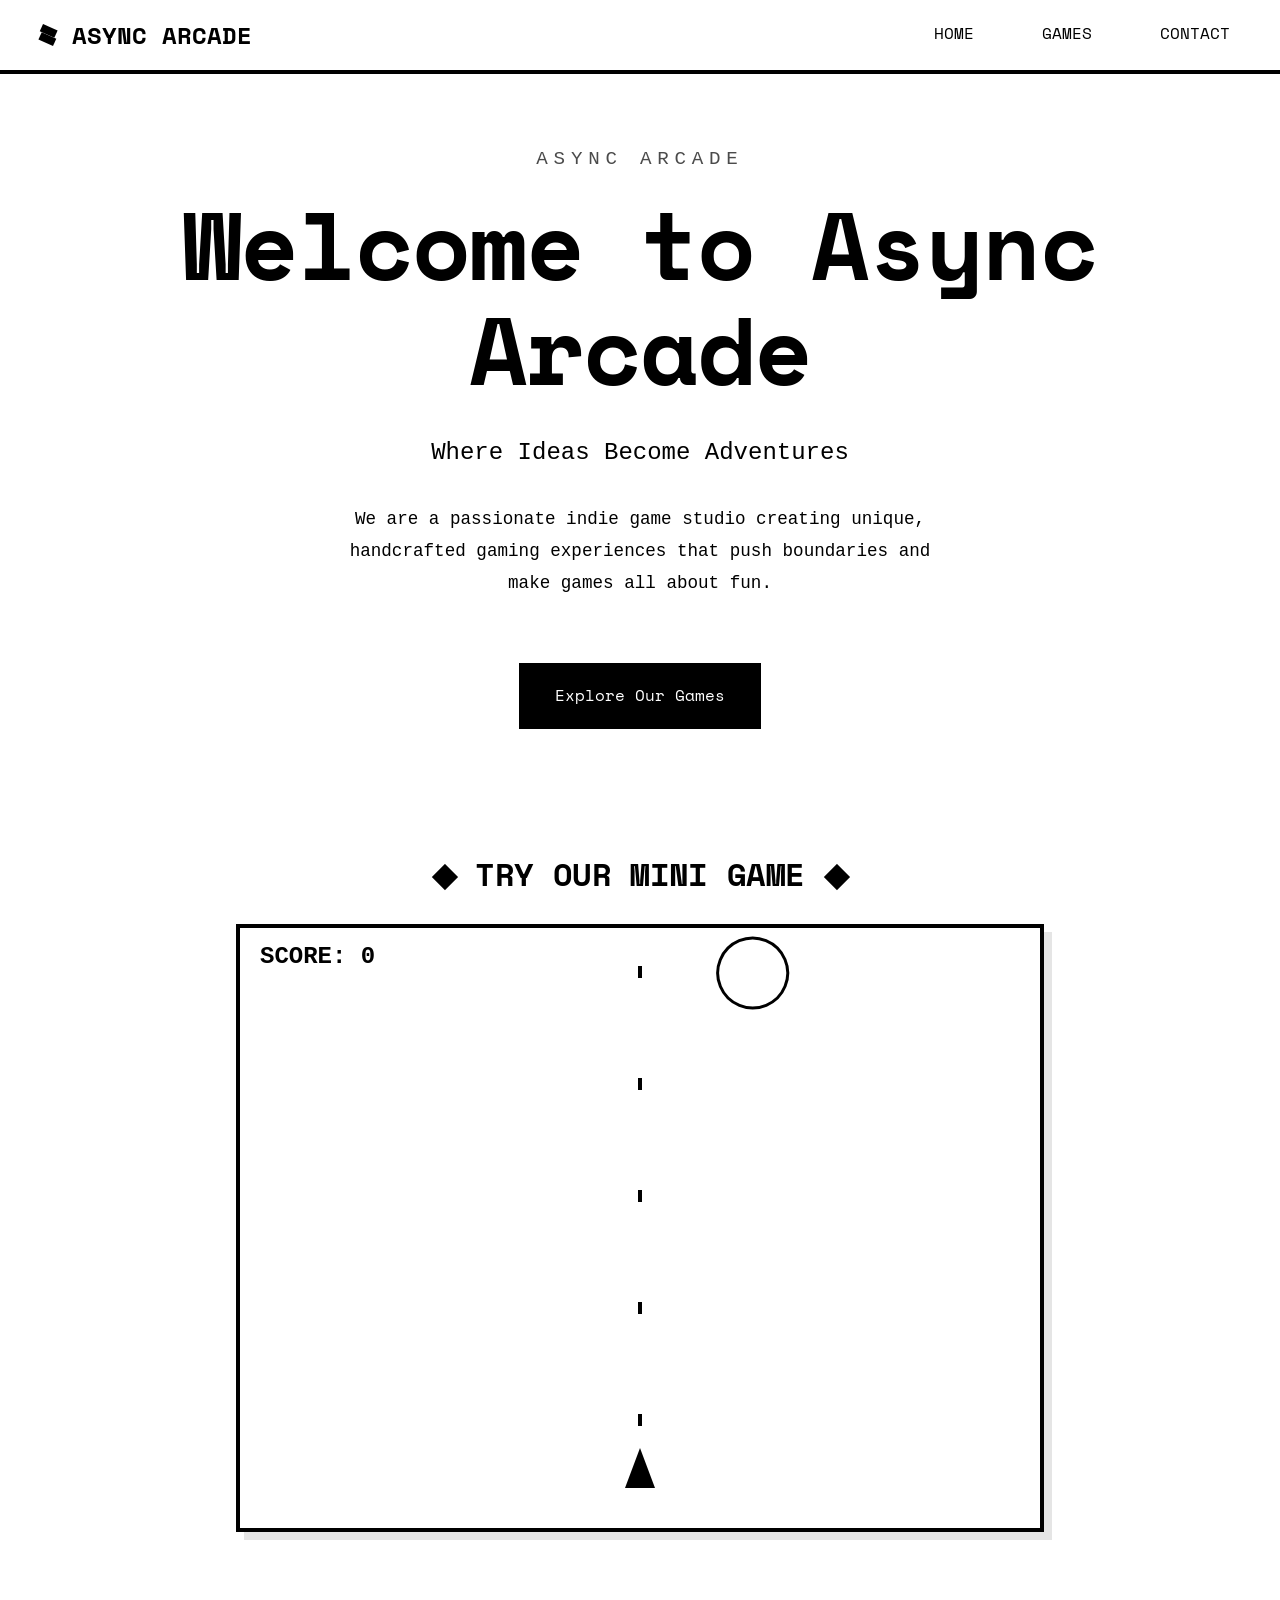
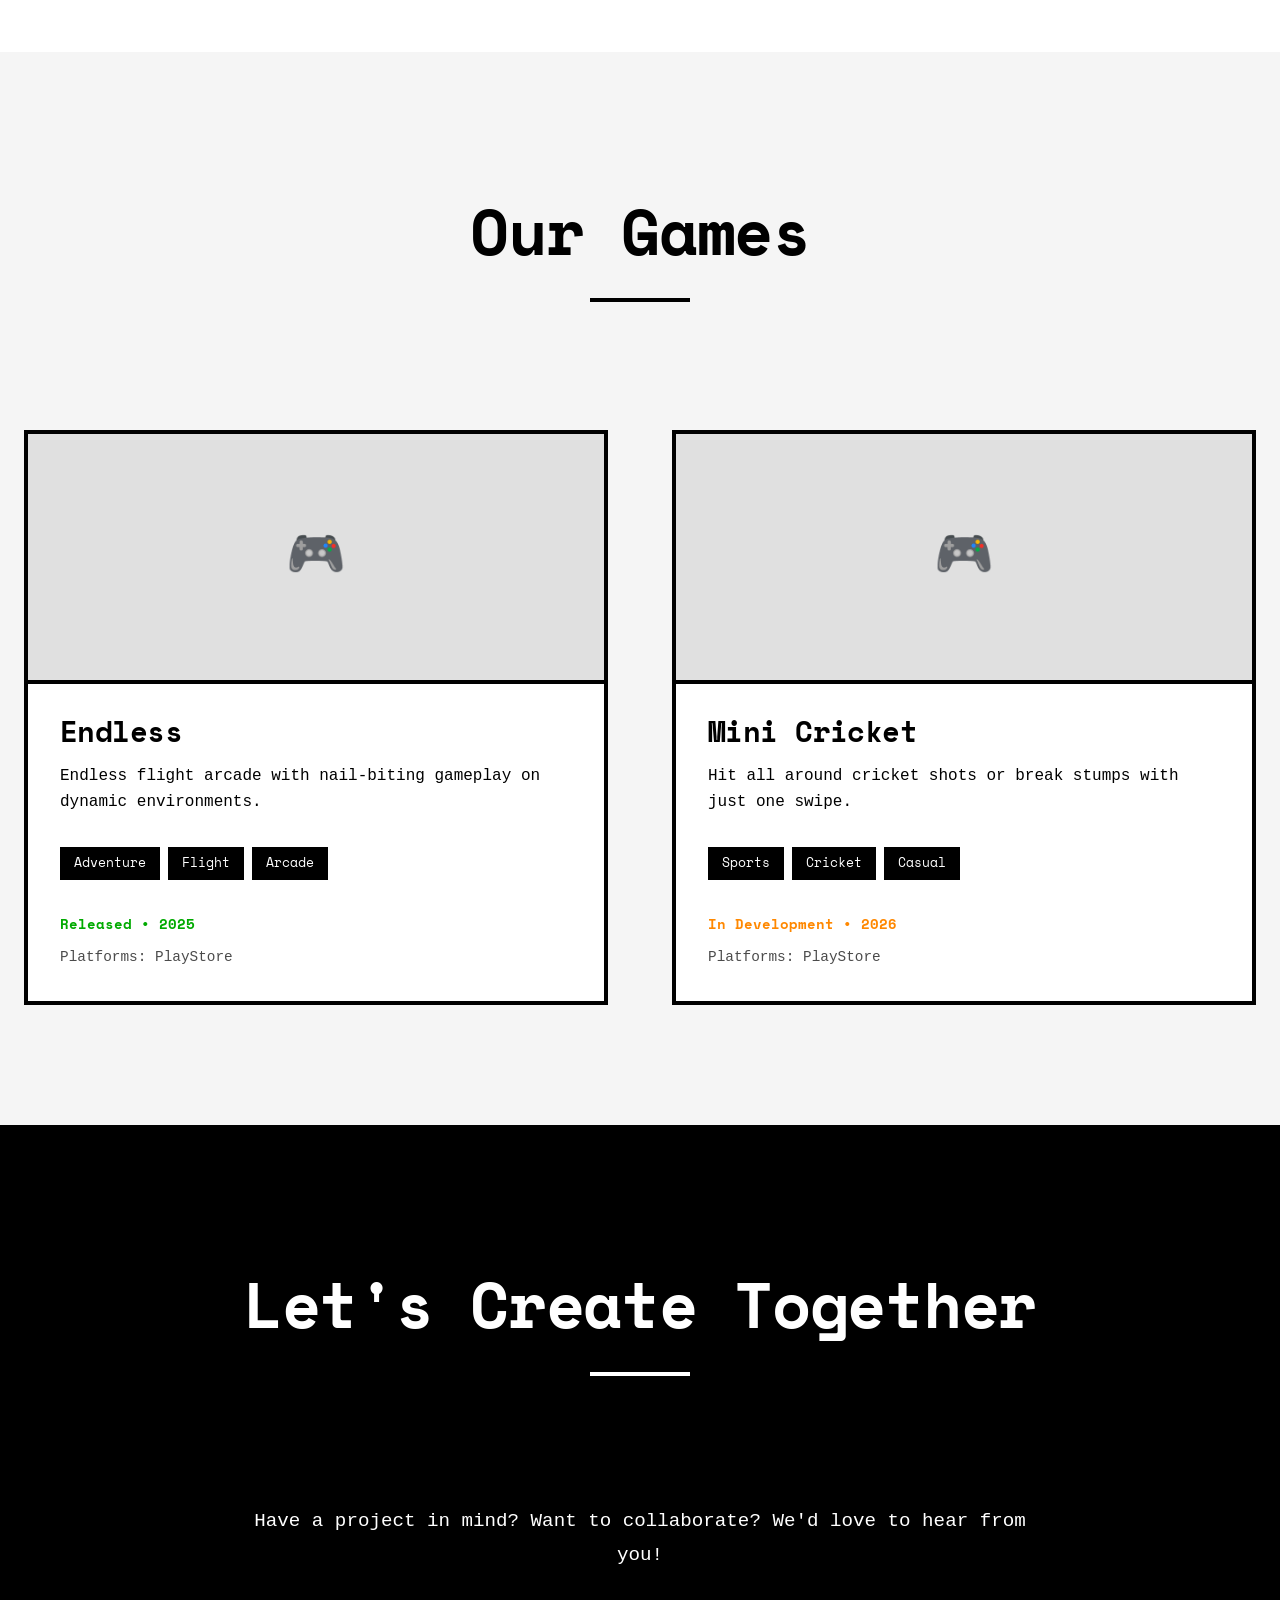
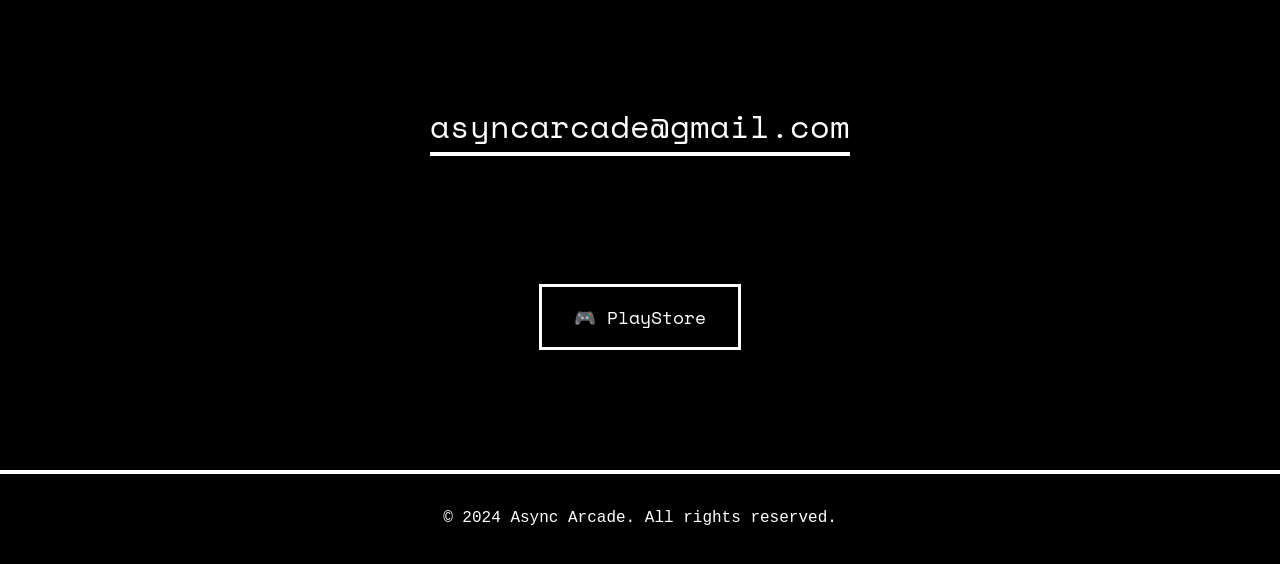
==== index.html @ 832ef0db "first  commit" ====
<!DOCTYPE html>
<html lang="en">
<head>
  <meta charset="UTF-8">
  <meta name="viewport" content="width=device-width, initial-scale=1.0">
  <link rel="shortcut icon" type="image/x-icon" href="assets/favicon.png" />
  <title>Async Arcade - Indie Game Portfolio</title>
  <link rel="stylesheet" href="styles.css">
  <link rel="preconnect" href="https://fonts.googleapis.com">
  <link rel="preconnect" href="https://fonts.gstatic.com" crossorigin>
  <link href="https://fonts.googleapis.com/css2?family=Space+Mono:wght@400;700&display=swap" rel="stylesheet">
</head>
<body>
  <!-- Navigation -->
  <nav>
    <a href="#home" class="logo">
        <!-- <span>◆</span> -->
      <img src="assets/logo.svg" alt="Logo" style="width: 2rem; height: 2rem;">
      <span id="nav-studio-name">PIXEL FORGE</span>
    </a>
    <ul class="nav-links">
      <li><a href="#home">HOME</a></li>
      <li><a href="#games">GAMES</a></li>
      <li><a href="#contact">CONTACT</a></li>
    </ul>
  </nav>

  <!-- Home Section -->
  <section id="home">
    <div class="container">
      <div class="home-content">
        <div class="studio-name" id="studio-name-display">PIXEL FORGE STUDIOS</div>
        <h1 id="home-title">Welcome to Pixel Forge</h1>
        <p class="tagline" id="home-tagline">Where Ideas Become Adventures</p>
        <p class="description" id="home-description">
          We are a passionate indie game studio creating unique, handcrafted gaming experiences 
          that push boundaries and tell compelling stories.
        </p>
        <a href="#games" class="cta-button" id="home-cta">Explore Our Games</a>
      </div>

      <!-- Space Shooter Game -->
      <div class="game-container">
        <h3>◆ TRY OUR MINI GAME ◆</h3>
        <canvas id="spaceShooterCanvas"></canvas>
      </div>
    </div>
  </section>

  <!-- Games Section -->
  <section id="games">
    <div class="container">
      <h2 class="section-title">Our Games</h2>
      <div class="games-grid" id="games-grid">
        <!-- Game cards will be populated by JavaScript -->
      </div>
    </div>
  </section>

  <!-- Contact Section -->
  <section id="contact">
    <div class="container contact-container">
      <h2 class="section-title" id="contact-title">Let's Create Together</h2>
      <p class="contact-description" id="contact-description">
        Have a project in mind? Want to collaborate? We'd love to hear from you!
      </p>
      <a href="#" class="contact-email" id="contact-email">hello@pixelforge.studio</a>
      <div class="social-links" id="social-links">
        <!-- Social links will be populated by JavaScript -->
      </div>
    </div>
  </section>

  <!-- Footer -->
  <footer>
    <p>&copy; 2024 <span id="footer-studio-name">Pixel Forge Studios</span>. All rights reserved.</p>
  </footer>

  <!-- Scripts -->
  <script src="config.js"></script>
  <script src="game.js"></script>
  <script src="main.js"></script>
</body>
</html>
---- styles.css ----
/* Portfolio Styles - Brutalist Geometric Aesthetic */

:root {
  /* Color Palette - Bold Black & White with Accent */
  --black: #000000;
  --white: #ffffff;
  --gray-100: #f5f5f5;
  --gray-200: #e0e0e0;
  --gray-300: #cccccc;
  --gray-800: #2a2a2a;
  --accent: #ff4444;
  
  /* Typography */
  --font-display: 'Space Mono', monospace;
  --font-body: 'Courier New', monospace;
  
  /* Spacing */
  --spacing-xs: 8px;
  --spacing-sm: 16px;
  --spacing-md: 32px;
  --spacing-lg: 64px;
  --spacing-xl: 128px;
  
  /* Layout */
  --max-width: 1400px;
  --section-padding: 120px 24px;
}

* {
  margin: 0;
  padding: 0;
  box-sizing: border-box;
}

body {
  font-family: var(--font-body);
  background: var(--white);
  color: var(--black);
  overflow-x: hidden;
  line-height: 1.6;
}

/* Typography */
h1, h2, h3, h4 {
  font-family: var(--font-display);
  font-weight: 700;
  line-height: 1.1;
  letter-spacing: -0.02em;
}

h1 {
  font-size: clamp(3rem, 8vw, 6rem);
  margin-bottom: var(--spacing-md);
}

h2 {
  font-size: clamp(2rem, 5vw, 4rem);
  margin-bottom: var(--spacing-md);
}

h3 {
  font-size: clamp(1.5rem, 3vw, 2rem);
  margin-bottom: var(--spacing-sm);
}

/* Navigation */
nav {
  position: fixed;
  top: 0;
  left: 0;
  right: 0;
  background: var(--white);
  border-bottom: 4px solid var(--black);
  padding: var(--spacing-sm) var(--spacing-md);
  z-index: 1000;
  display: flex;
  justify-content: space-between;
  align-items: center;
}

.logo {
  font-family: var(--font-display);
  font-size: 1.5rem;
  font-weight: 700;
  text-decoration: none;
  color: var(--black);
  display: flex;
  align-items: center;
  gap: var(--spacing-xs);
}

.nav-links {
  display: flex;
  gap: var(--spacing-md);
  list-style: none;
}

.nav-links a {
  font-family: var(--font-display);
  font-size: 1rem;
  color: var(--black);
  text-decoration: none;
  padding: var(--spacing-xs) var(--spacing-sm);
  border: 2px solid transparent;
  transition: all 0.2s ease;
}

.nav-links a:hover {
  border: 2px solid var(--black);
  background: var(--black);
  color: var(--white);
}

/* Sections */
section {
  min-height: 100vh;
  padding: var(--section-padding);
  padding-top: calc(80px + var(--spacing-lg));
}

.container {
  max-width: var(--max-width);
  margin: 0 auto;
}

/* Home Section */
#home {
  display: flex;
  flex-direction: column;
  justify-content: center;
  align-items: center;
  position: relative;
  background: var(--white);
}

.home-content {
  text-align: center;
  margin-bottom: var(--spacing-xl);
  animation: fadeInUp 1s ease-out;
}

.studio-name {
  font-size: 1.2rem;
  letter-spacing: 0.3em;
  text-transform: uppercase;
  margin-bottom: var(--spacing-sm);
  opacity: 0.7;
}

.tagline {
  font-size: 1.5rem;
  margin-bottom: var(--spacing-md);
  font-weight: 400;
}

.description {
  max-width: 600px;
  margin: 0 auto var(--spacing-lg);
  font-size: 1.1rem;
  line-height: 1.8;
}

.cta-button {
  display: inline-block;
  font-family: var(--font-display);
  font-size: 1rem;
  padding: var(--spacing-sm) var(--spacing-md);
  background: var(--black);
  color: var(--white);
  text-decoration: none;
  border: 4px solid var(--black);
  transition: all 0.3s ease;
  cursor: pointer;
}

.cta-button:hover {
  background: var(--white);
  color: var(--black);
  transform: translate(-4px, -4px);
  box-shadow: 4px 4px 0 var(--black);
}

/* Game Canvas Container */
.game-container {
  margin-top: var(--spacing-lg);
  display: flex;
  flex-direction: column;
  align-items: center;
  animation: fadeIn 1.5s ease-out 0.5s both;
}

.game-container h3 {
  margin-bottom: var(--spacing-md);
  text-align: center;
}

#spaceShooterCanvas {
  border: 4px solid var(--black);
  box-shadow: 8px 8px 0 rgba(0, 0, 0, 0.1);
  cursor: crosshair;
}

/* Games Section */
#games {
  background: var(--gray-100);
}

.section-title {
  text-align: center;
  margin-bottom: var(--spacing-xl);
  position: relative;
}

.section-title::after {
  content: '';
  display: block;
  width: 100px;
  height: 4px;
  background: var(--black);
  margin: var(--spacing-md) auto 0;
}

.games-grid {
  display: grid;
  grid-template-columns: repeat(auto-fit, minmax(300px, 1fr));
  gap: var(--spacing-lg);
}

.game-card {
  background: var(--white);
  border: 4px solid var(--black);
  overflow: hidden;
  transition: all 0.3s ease;
  animation: fadeInUp 0.6s ease-out both;
}

.game-card:nth-child(1) { animation-delay: 0.1s; }
.game-card:nth-child(2) { animation-delay: 0.2s; }
.game-card:nth-child(3) { animation-delay: 0.3s; }
.game-card:nth-child(4) { animation-delay: 0.4s; }

.game-card:hover {
  transform: translate(-8px, -8px);
  box-shadow: 8px 8px 0 var(--black);
}

.game-thumbnail {
  width: 100%;
  height: 250px;
  background: var(--gray-200);
  border-bottom: 4px solid var(--black);
  display: flex;
  align-items: center;
  justify-content: center;
  font-size: 3rem;
  overflow: hidden;
}

.game-thumbnail img {
  width: 100%;
  height: 100%;
  object-fit: cover;
}

.game-info {
  padding: var(--spacing-md);
}

.game-title {
  font-size: 1.8rem;
  margin-bottom: var(--spacing-sm);
}

.game-description {
  margin-bottom: var(--spacing-md);
  line-height: 1.6;
}

.game-meta {
  display: flex;
  flex-wrap: wrap;
  gap: var(--spacing-xs);
  margin-bottom: var(--spacing-sm);
}

.tag {
  font-family: var(--font-display);
  font-size: 0.8rem;
  padding: 4px 12px;
  background: var(--black);
  color: var(--white);
  border: 2px solid var(--black);
}

.status {
  font-family: var(--font-display);
  font-size: 0.9rem;
  font-weight: 700;
  display: inline-block;
  margin-top: var(--spacing-sm);
}

.status.released { color: #00aa00; }
.status.development { color: #ff8800; }
.status.coming-soon { color: var(--accent); }

/* Contact Section */
#contact {
  background: var(--black);
  color: var(--white);
}

.contact-container {
  max-width: 800px;
  margin: 0 auto;
  text-align: center;
}

#contact .section-title::after {
  background: var(--white);
}

.contact-description {
  font-size: 1.2rem;
  margin-bottom: var(--spacing-xl);
  line-height: 1.8;
}

.contact-email {
  font-family: var(--font-display);
  font-size: 2rem;
  color: var(--white);
  text-decoration: none;
  border-bottom: 4px solid var(--white);
  display: inline-block;
  margin-bottom: var(--spacing-xl);
  transition: all 0.3s ease;
}

.contact-email:hover {
  color: var(--accent);
  border-color: var(--accent);
}

.social-links {
  display: flex;
  justify-content: center;
  gap: var(--spacing-md);
  flex-wrap: wrap;
}

.social-link {
  font-family: var(--font-display);
  font-size: 1.1rem;
  color: var(--white);
  text-decoration: none;
  padding: var(--spacing-sm) var(--spacing-md);
  border: 3px solid var(--white);
  transition: all 0.3s ease;
}

.social-link:hover {
  background: var(--white);
  color: var(--black);
  transform: translate(-4px, -4px);
  box-shadow: 4px 4px 0 var(--white);
}

/* Footer */
footer {
  background: var(--black);
  color: var(--white);
  text-align: center;
  padding: var(--spacing-md);
  border-top: 4px solid var(--white);
}

/* Animations */
@keyframes fadeIn {
  from {
    opacity: 0;
  }
  to {
    opacity: 1;
  }
}

@keyframes fadeInUp {
  from {
    opacity: 0;
    transform: translateY(30px);
  }
  to {
    opacity: 1;
    transform: translateY(0);
  }
}

/* Responsive */
@media (max-width: 768px) {
  nav {
    flex-direction: column;
    gap: var(--spacing-sm);
  }
  
  .nav-links {
    gap: var(--spacing-sm);
  }
  
  section {
    padding: var(--spacing-lg) var(--spacing-sm);
    padding-top: calc(120px + var(--spacing-md));
  }
  
  #spaceShooterCanvas {
    max-width: 100%;
    height: auto;
  }
  
  .games-grid {
    grid-template-columns: 1fr;
  }
}

/* Custom Scrollbar */
::-webkit-scrollbar {
  width: 12px;
}

::-webkit-scrollbar-track {
  background: var(--white);
}

::-webkit-scrollbar-thumb {
  background: var(--black);
  border: 2px solid var(--white);
}

::-webkit-scrollbar-thumb:hover {
  background: var(--gray-800);
}
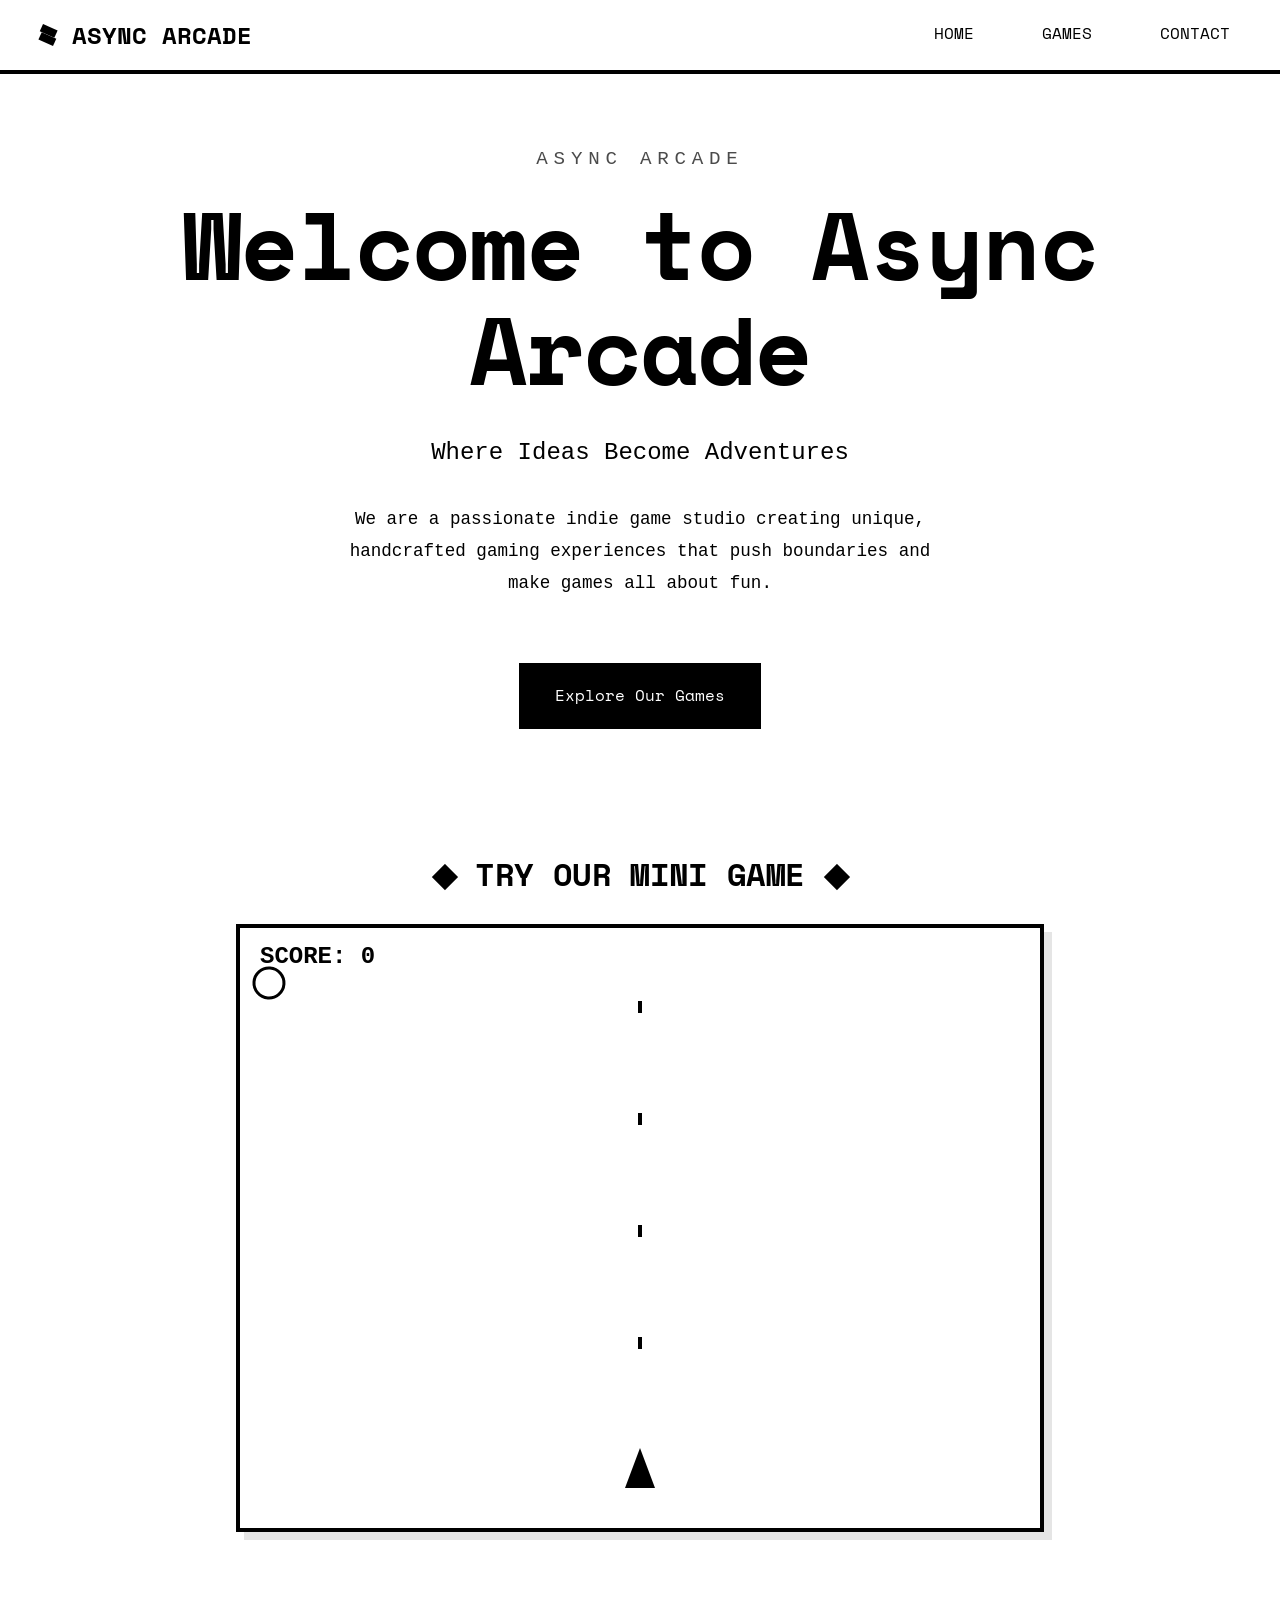
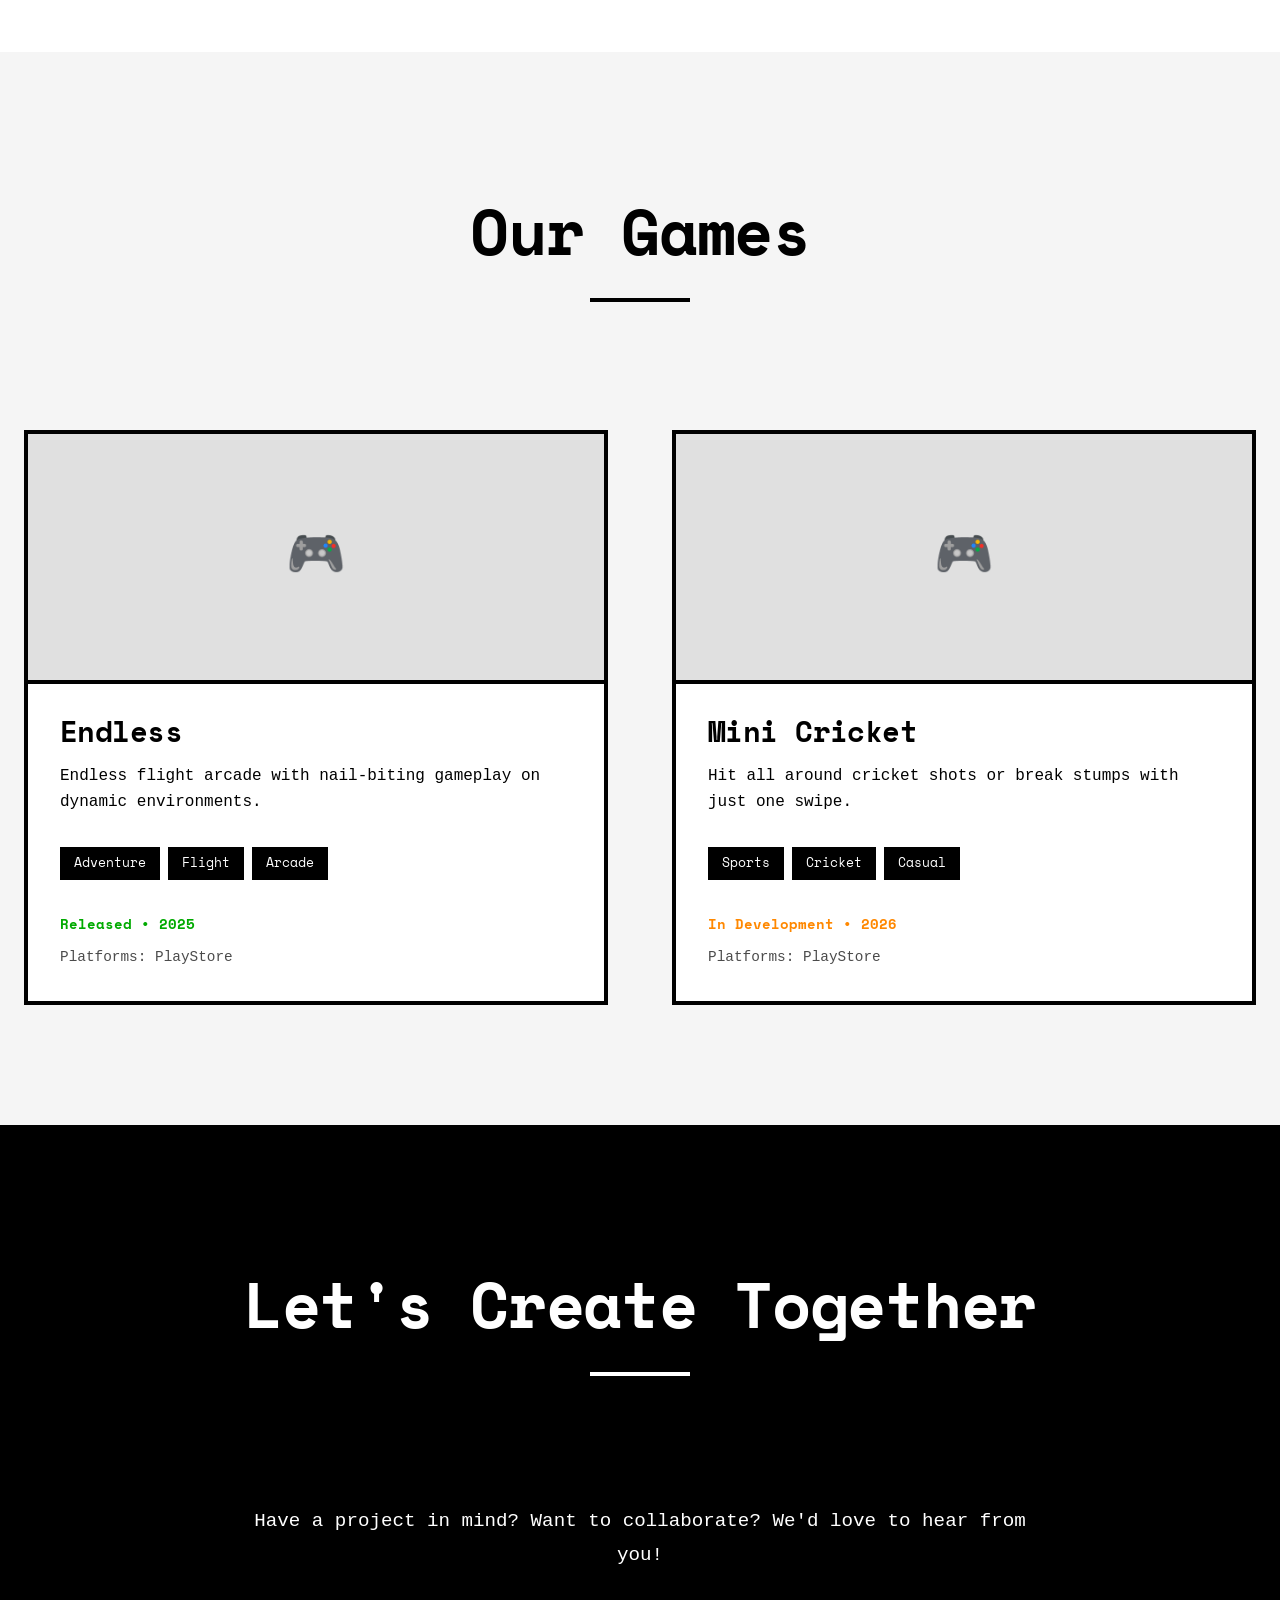
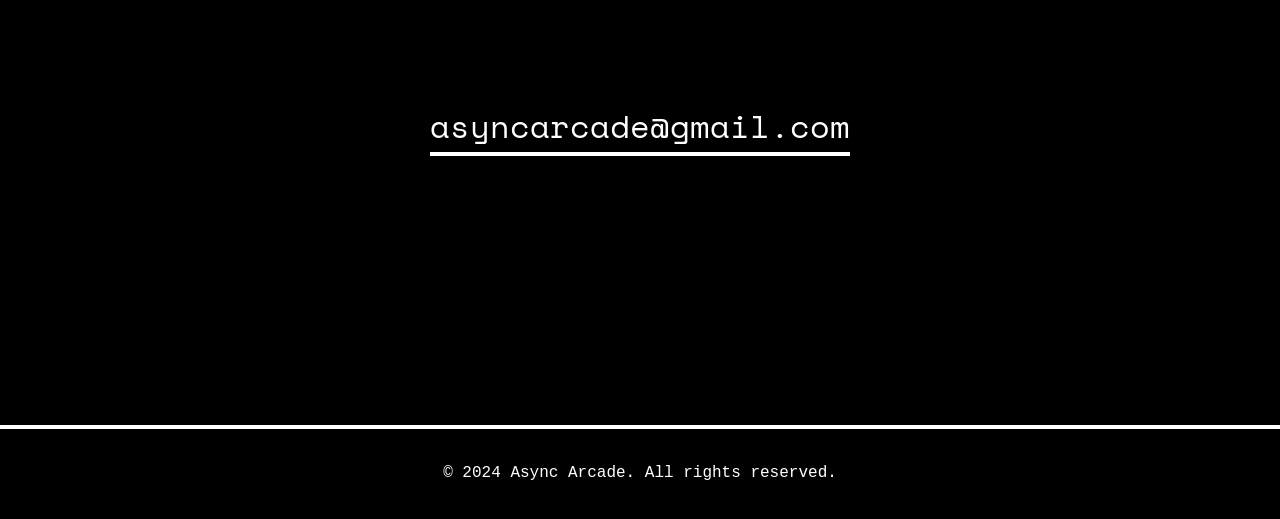
==== commit 9cff4b88: "added ads" ====
--- a/index.html
+++ b/index.html
@@ -9,6 +9,8 @@
   <link rel="preconnect" href="https://fonts.googleapis.com">
   <link rel="preconnect" href="https://fonts.gstatic.com" crossorigin>
   <link href="https://fonts.googleapis.com/css2?family=Space+Mono:wght@400;700&display=swap" rel="stylesheet">
+  <script async src="https://pagead2.googlesyndication.com/pagead/js/adsbygoogle.js?client=ca-pub-7203042400179866"
+     crossorigin="anonymous"></script>
 </head>
 <body>
   <!-- Navigation -->
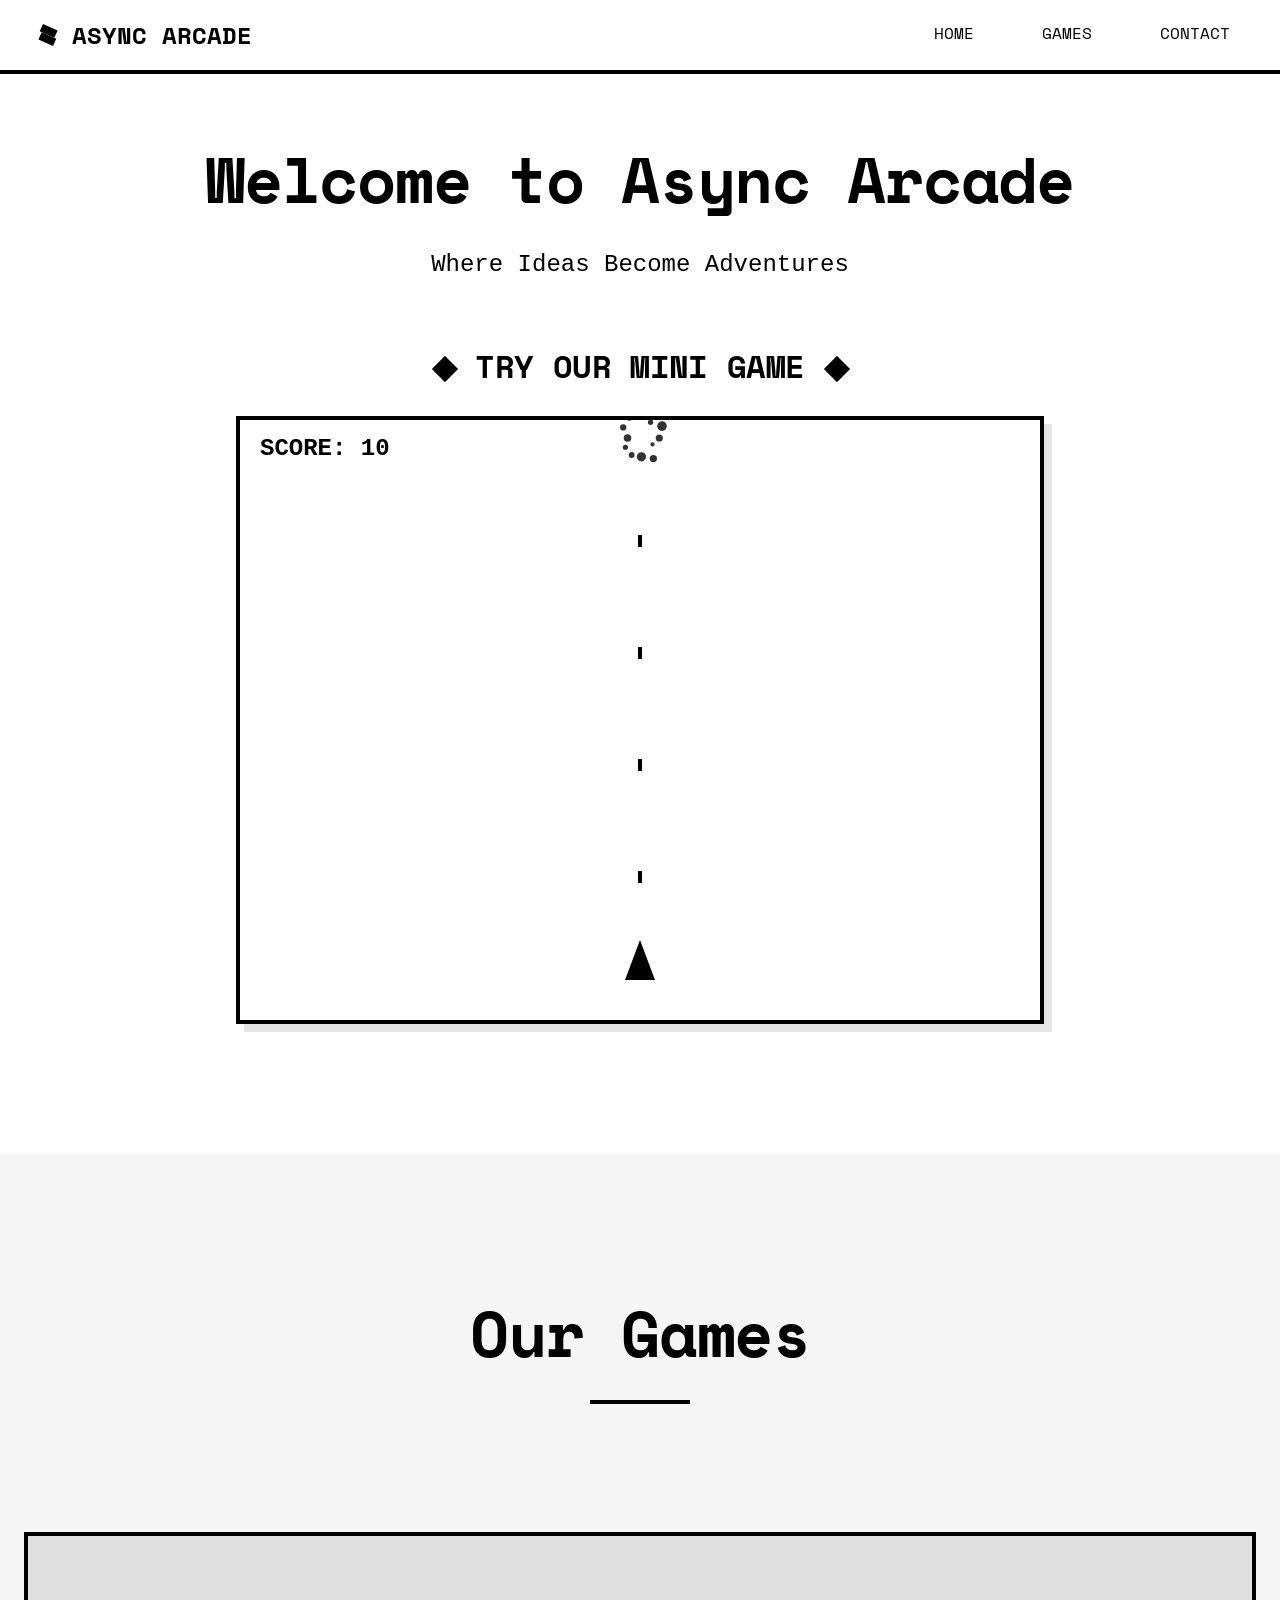
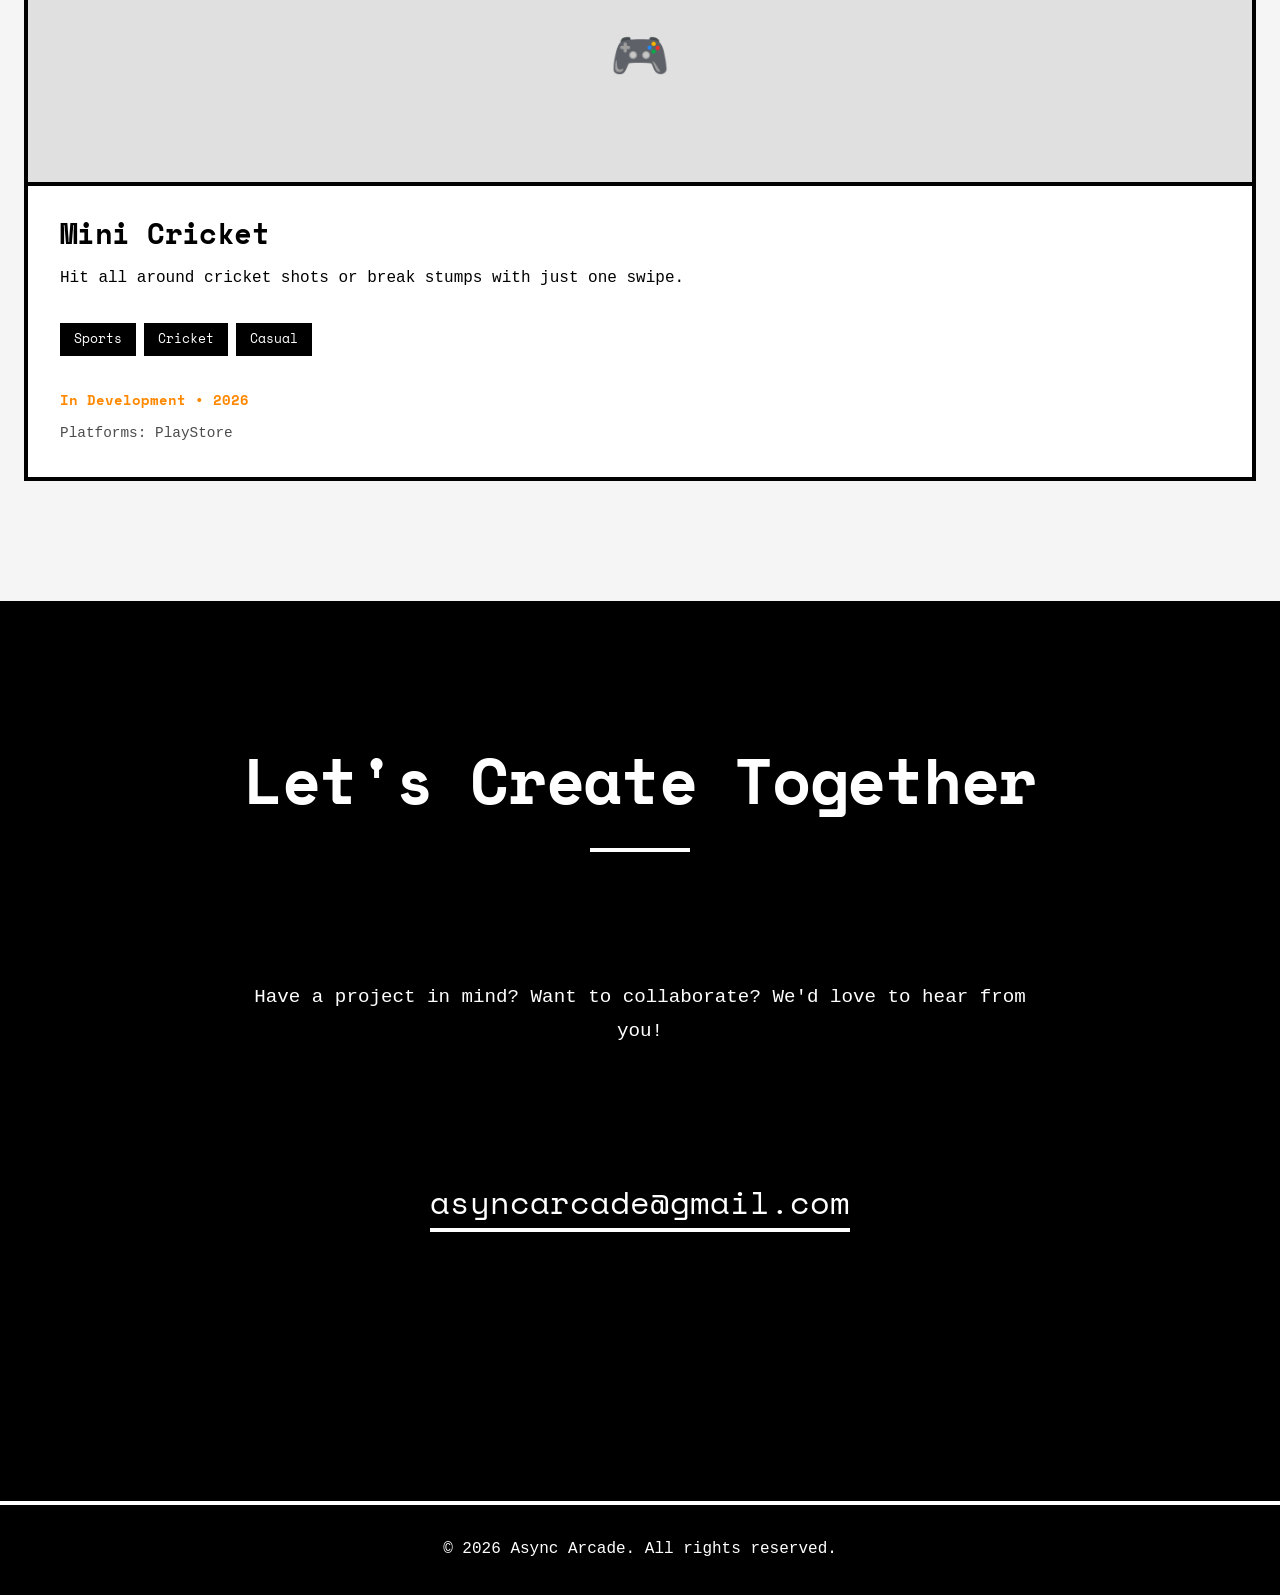
==== commit 966ca25f: "placed ads on appropriate positions" ====
--- a/index.html
+++ b/index.html
@@ -9,8 +9,12 @@
   <link rel="preconnect" href="https://fonts.googleapis.com">
   <link rel="preconnect" href="https://fonts.gstatic.com" crossorigin>
   <link href="https://fonts.googleapis.com/css2?family=Space+Mono:wght@400;700&display=swap" rel="stylesheet">
+
+
+  <!-- Ads -->
   <script async src="https://pagead2.googlesyndication.com/pagead/js/adsbygoogle.js?client=ca-pub-7203042400179866"
      crossorigin="anonymous"></script>
+
 </head>
 <body>
   <!-- Navigation -->
@@ -18,7 +22,7 @@
     <a href="#home" class="logo">
         <!-- <span>◆</span> -->
       <img src="assets/logo.svg" alt="Logo" style="width: 2rem; height: 2rem;">
-      <span id="nav-studio-name">PIXEL FORGE</span>
+      <span id="nav-studio-name">Async Arcade</span>
     </a>
     <ul class="nav-links">
       <li><a href="#home">HOME</a></li>
@@ -31,21 +35,66 @@
   <section id="home">
     <div class="container">
       <div class="home-content">
-        <div class="studio-name" id="studio-name-display">PIXEL FORGE STUDIOS</div>
-        <h1 id="home-title">Welcome to Pixel Forge</h1>
-        <p class="tagline" id="home-tagline">Where Ideas Become Adventures</p>
-        <p class="description" id="home-description">
-          We are a passionate indie game studio creating unique, handcrafted gaming experiences 
-          that push boundaries and tell compelling stories.
-        </p>
-        <a href="#games" class="cta-button" id="home-cta">Explore Our Games</a>
+          <h2 id="home-title">Async Arcade</h2>
+          <p class="tagline" id="home-tagline">Where Ideas Become Adventures</p>
       </div>
 
       <!-- Space Shooter Game -->
       <div class="game-container">
-        <h3>◆ TRY OUR MINI GAME ◆</h3>
-        <canvas id="spaceShooterCanvas"></canvas>
+          <div class="side-container">
+              <!-- ad.asyncarcade.web.display.1 -->
+              <ins class="adsbygoogle"
+                  style="display:block"
+                  data-ad-client="ca-pub-7203042400179866"
+                  data-ad-slot="9406769340"
+                  data-ad-format="auto"
+                  data-full-width-responsive="true"></ins>
+              <script>
+                  (adsbygoogle = window.adsbygoogle || []).push({});
+              </script>
+
+              <!-- ad.asyncarcade.web.display.1 -->
+              <ins class="adsbygoogle"
+                  style="display:block"
+                  data-ad-client="ca-pub-7203042400179866"
+                  data-ad-slot="9406769340"
+                  data-ad-format="auto"
+                  data-full-width-responsive="true"></ins>
+              <script>
+                  (adsbygoogle = window.adsbygoogle || []).push({});
+              </script>
+          </div>
+
+          <div>
+            <h3>◆ TRY OUR MINI GAME ◆</h3>
+            <canvas id="spaceShooterCanvas"></canvas>
+          </div>
+
+          <div class="side-container">
+              <!-- ad.asyncarcade.web.display.1 -->
+              <ins class="adsbygoogle"
+                  style="display:block"
+                  data-ad-client="ca-pub-7203042400179866"
+                  data-ad-slot="9406769340"
+                  data-ad-format="auto"
+                  data-full-width-responsive="true"></ins>
+              <script>
+                  (adsbygoogle = window.adsbygoogle || []).push({});
+              </script>
+
+              <!-- ad.asyncarcade.web.display.1 -->
+              <ins class="adsbygoogle"
+                  style="display:block"
+                  data-ad-client="ca-pub-7203042400179866"
+                  data-ad-slot="9406769340"
+                  data-ad-format="auto"
+                  data-full-width-responsive="true"></ins>
+              <script>
+                  (adsbygoogle = window.adsbygoogle || []).push({});
+              </script>
+          </div>
       </div>
+
     </div>
   </section>
 
@@ -58,6 +107,31 @@
       </div>
     </div>
   </section>
+
+  <div style="display: flex; justify-content: center; flex-direction: row; ">
+
+      <!-- ad.asyncarcade.web.display.h1 -->
+      <ins class="adsbygoogle"
+          style="display:block"
+          data-ad-client="ca-pub-7203042400179866"
+          data-ad-slot="7093255753"
+          data-ad-format="auto"
+          data-full-width-responsive="true"></ins>
+      <script>
+          (adsbygoogle = window.adsbygoogle || []).push({});
+      </script>
+
+      <!-- ad.asyncarcade.web.display.h1 -->
+      <ins class="adsbygoogle"
+          style="display:block"
+          data-ad-client="ca-pub-7203042400179866"
+          data-ad-slot="7093255753"
+          data-ad-format="auto"
+          data-full-width-responsive="true"></ins>
+      <script>
+          (adsbygoogle = window.adsbygoogle || []).push({});
+      </script>
+  </div>
 
   <!-- Contact Section -->
   <section id="contact">
@@ -75,7 +149,7 @@
 
   <!-- Footer -->
   <footer>
-    <p>&copy; 2024 <span id="footer-studio-name">Pixel Forge Studios</span>. All rights reserved.</p>
+    <p>&copy; 2026 <span id="footer-studio-name">Async Arcade</span>. All rights reserved.</p>
   </footer>
 
   <!-- Scripts -->
--- a/styles.css
+++ b/styles.css
@@ -135,7 +135,7 @@
 
 .home-content {
   text-align: center;
-  margin-bottom: var(--spacing-xl);
+  margin-bottom: var(--spacing-lg);
   animation: fadeInUp 1s ease-out;
 }
 
@@ -182,11 +182,37 @@
 
 /* Game Canvas Container */
 .game-container {
-  margin-top: var(--spacing-lg);
+  margin-top: var(--spacing-md);
   display: flex;
   flex-direction: column;
+  gap: var(--spacing-md);
   align-items: center;
+  justify-content: center;
   animation: fadeIn 1.5s ease-out 0.5s both;
+}
+
+.side-container {
+    display: flex;
+    flex-direction: row;
+    gap: var(--spacing-md);
+    align-items: center;
+}
+
+.white-text-on-black {
+    background: var(--black);
+    color: var(--white);
+    padding: 1rem;
+    border-radius: 0.5rem;
+}
+
+@media (min-width: 768px) {
+  .game-container {
+    flex-direction: row;    /* Horizontal on PC */
+  }
+
+  .side-container {
+    flex-direction: column;  /* Vertical on PC */
+  }
 }
 
 .game-container h3 {
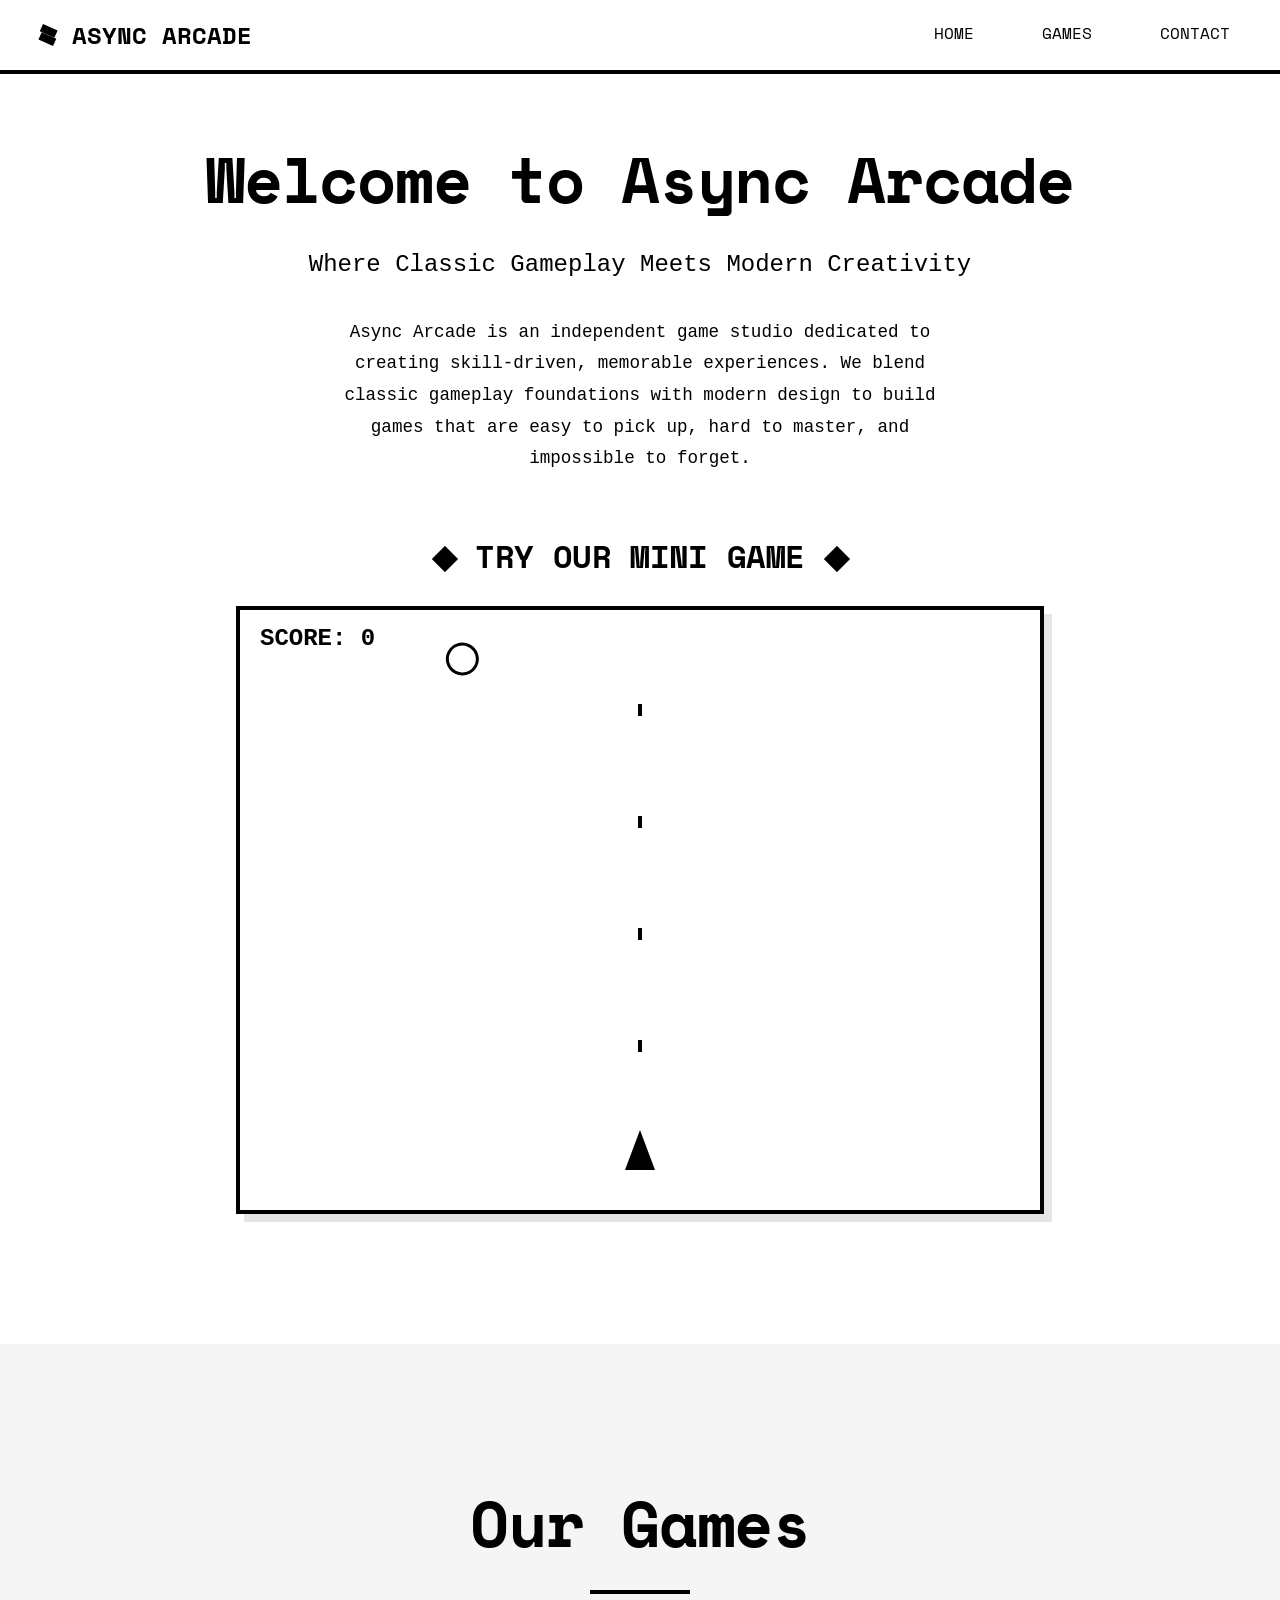
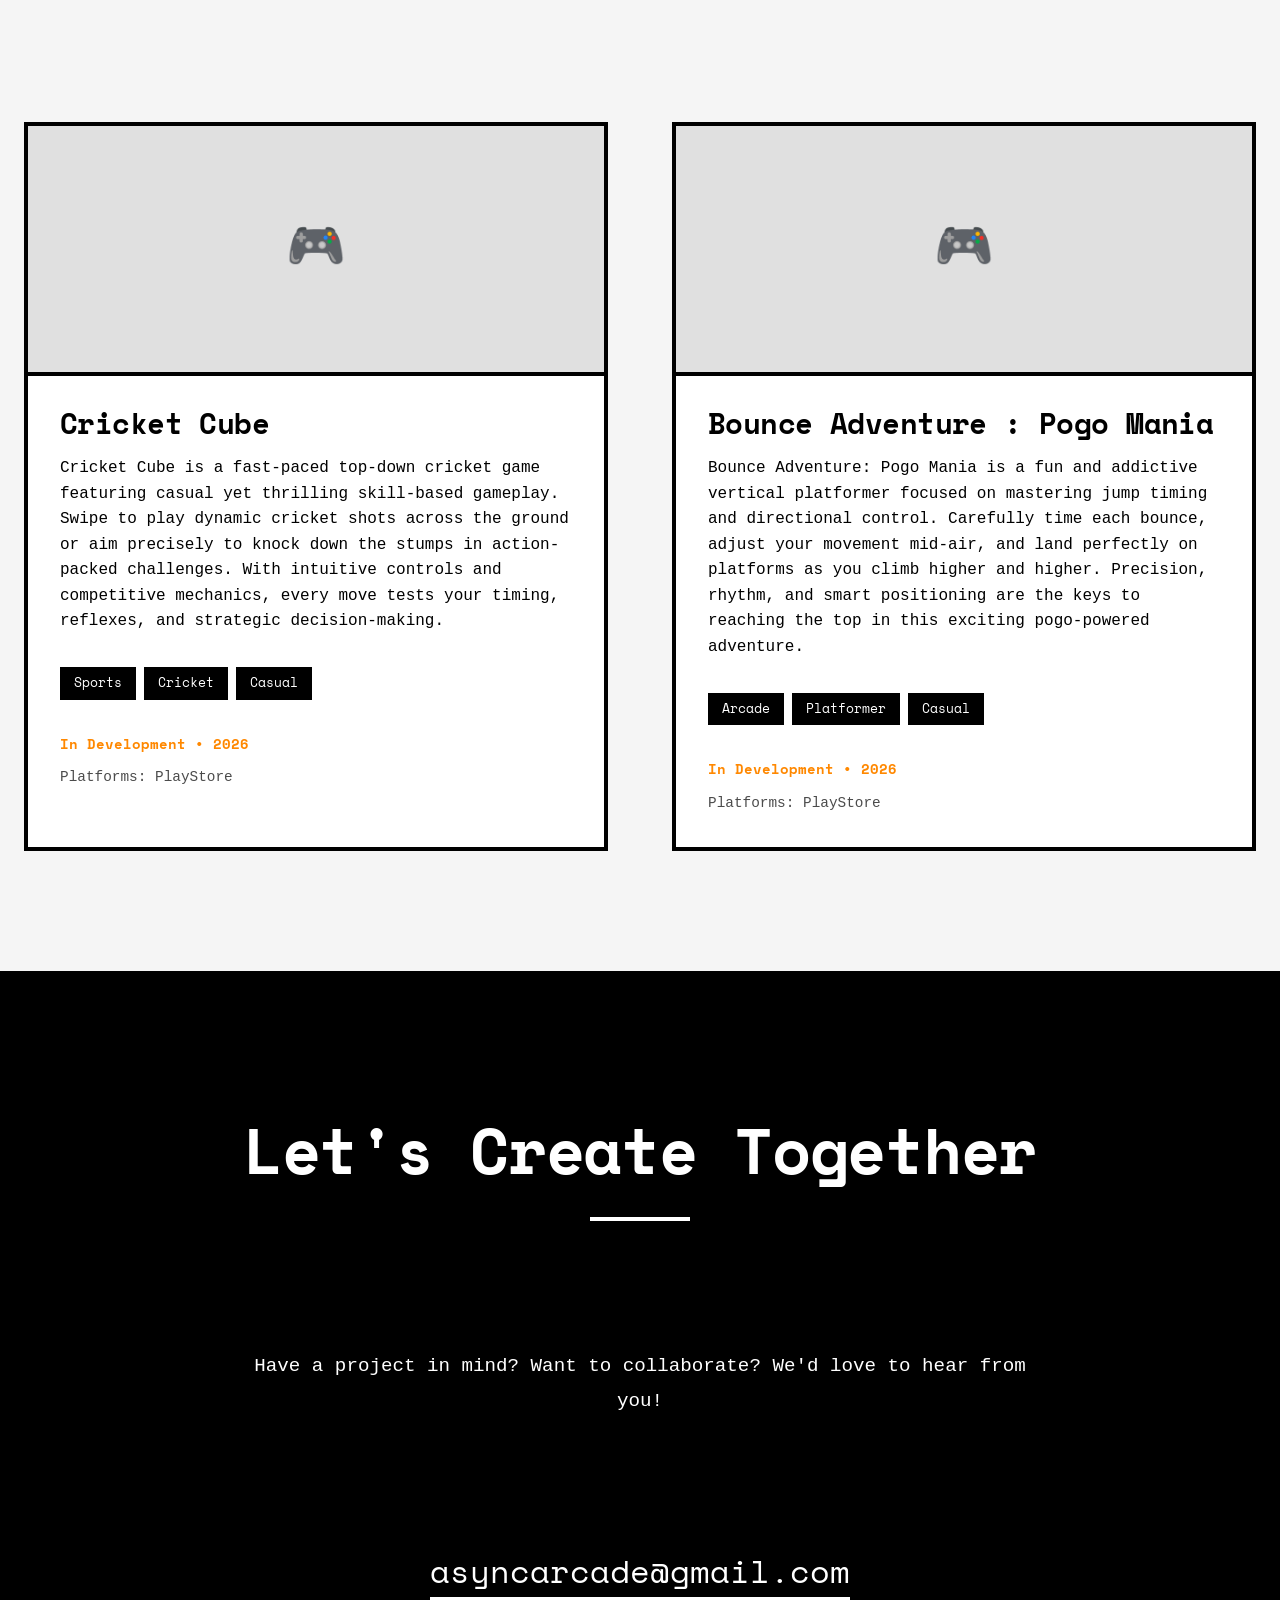
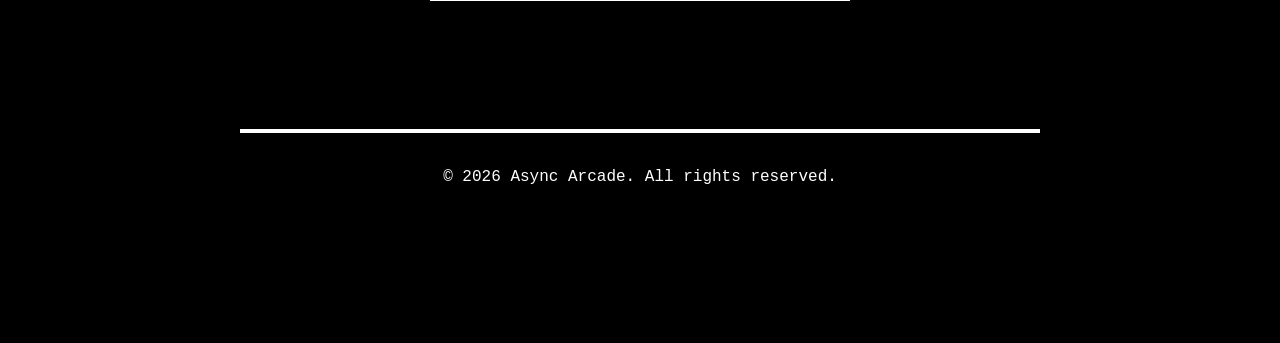
==== commit 96f489bb: "better ads" ====
--- a/index.html
+++ b/index.html
@@ -16,7 +16,7 @@
      crossorigin="anonymous"></script>
 
 </head>
-<body>
+<body style="width: 100%;">
   <!-- Navigation -->
   <nav>
     <a href="#home" class="logo">
@@ -37,6 +37,7 @@
       <div class="home-content">
           <h2 id="home-title">Async Arcade</h2>
           <p class="tagline" id="home-tagline">Where Ideas Become Adventures</p>
+          <p class="description" id="home-description">Where Ideas Become Adventures</p>
       </div>
 
       <!-- Space Shooter Game -->
@@ -108,31 +109,6 @@
     </div>
   </section>
 
-  <div style="display: flex; justify-content: center; flex-direction: row; ">
-
-      <!-- ad.asyncarcade.web.display.h1 -->
-      <ins class="adsbygoogle"
-          style="display:block"
-          data-ad-client="ca-pub-7203042400179866"
-          data-ad-slot="7093255753"
-          data-ad-format="auto"
-          data-full-width-responsive="true"></ins>
-      <script>
-          (adsbygoogle = window.adsbygoogle || []).push({});
-      </script>
-
-      <!-- ad.asyncarcade.web.display.h1 -->
-      <ins class="adsbygoogle"
-          style="display:block"
-          data-ad-client="ca-pub-7203042400179866"
-          data-ad-slot="7093255753"
-          data-ad-format="auto"
-          data-full-width-responsive="true"></ins>
-      <script>
-          (adsbygoogle = window.adsbygoogle || []).push({});
-      </script>
-  </div>
-
   <!-- Contact Section -->
   <section id="contact">
     <div class="container contact-container">
@@ -140,10 +116,10 @@
       <p class="contact-description" id="contact-description">
         Have a project in mind? Want to collaborate? We'd love to hear from you!
       </p>
-      <a href="#" class="contact-email" id="contact-email">hello@pixelforge.studio</a>
-      <div class="social-links" id="social-links">
+      <a href="#" class="contact-email" id="contact-email">asyncarcade@gmail.com</a>
+      <!-- div class="social-links" id="social-links">
         <!-- Social links will be populated by JavaScript -->
-      </div>
+      <!-- /div>
     </div>
   </section>
 
--- a/styles.css
+++ b/styles.css
@@ -432,6 +432,14 @@
   .nav-links {
     gap: var(--spacing-sm);
   }
+
+  .contact-email {
+    font-size: 1.2rem;
+  }
+
+  .section-title {
+      font-size: 1.5rem;
+  }
   
   section {
     padding: var(--spacing-lg) var(--spacing-sm);
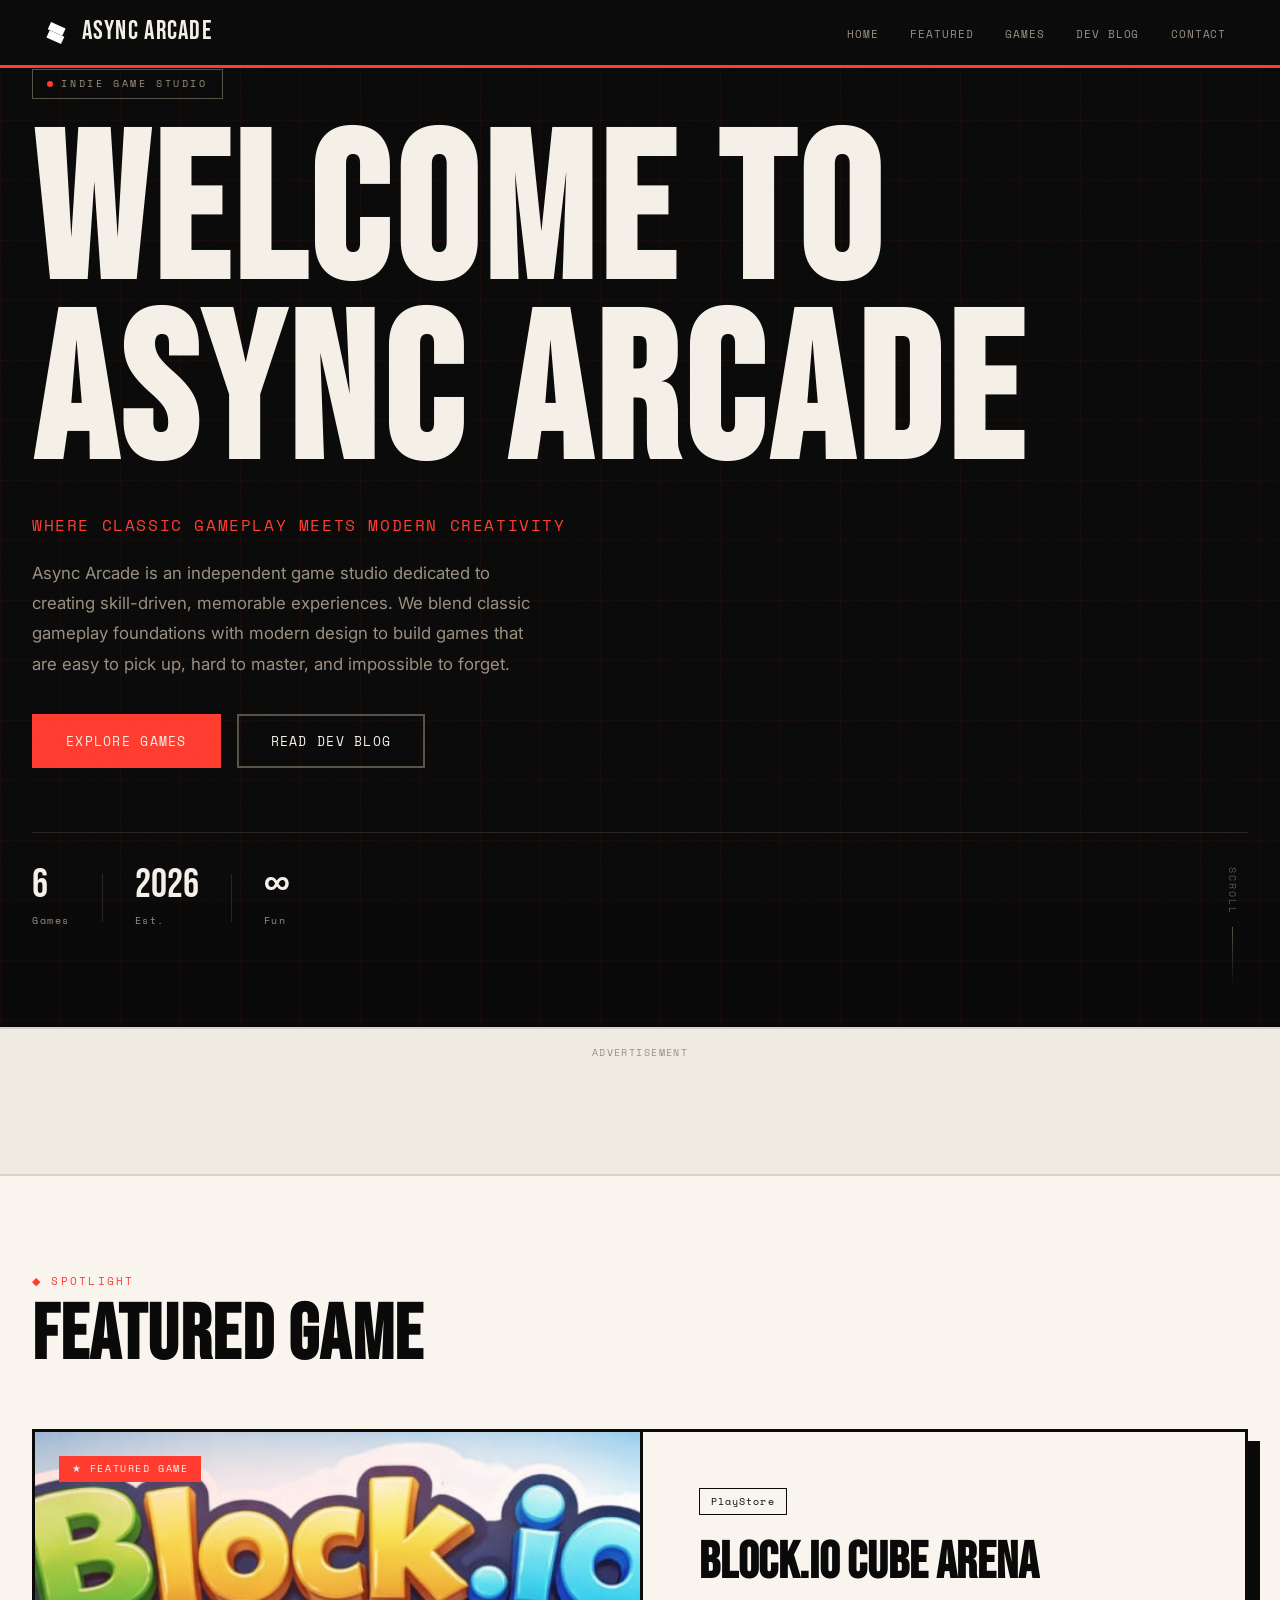
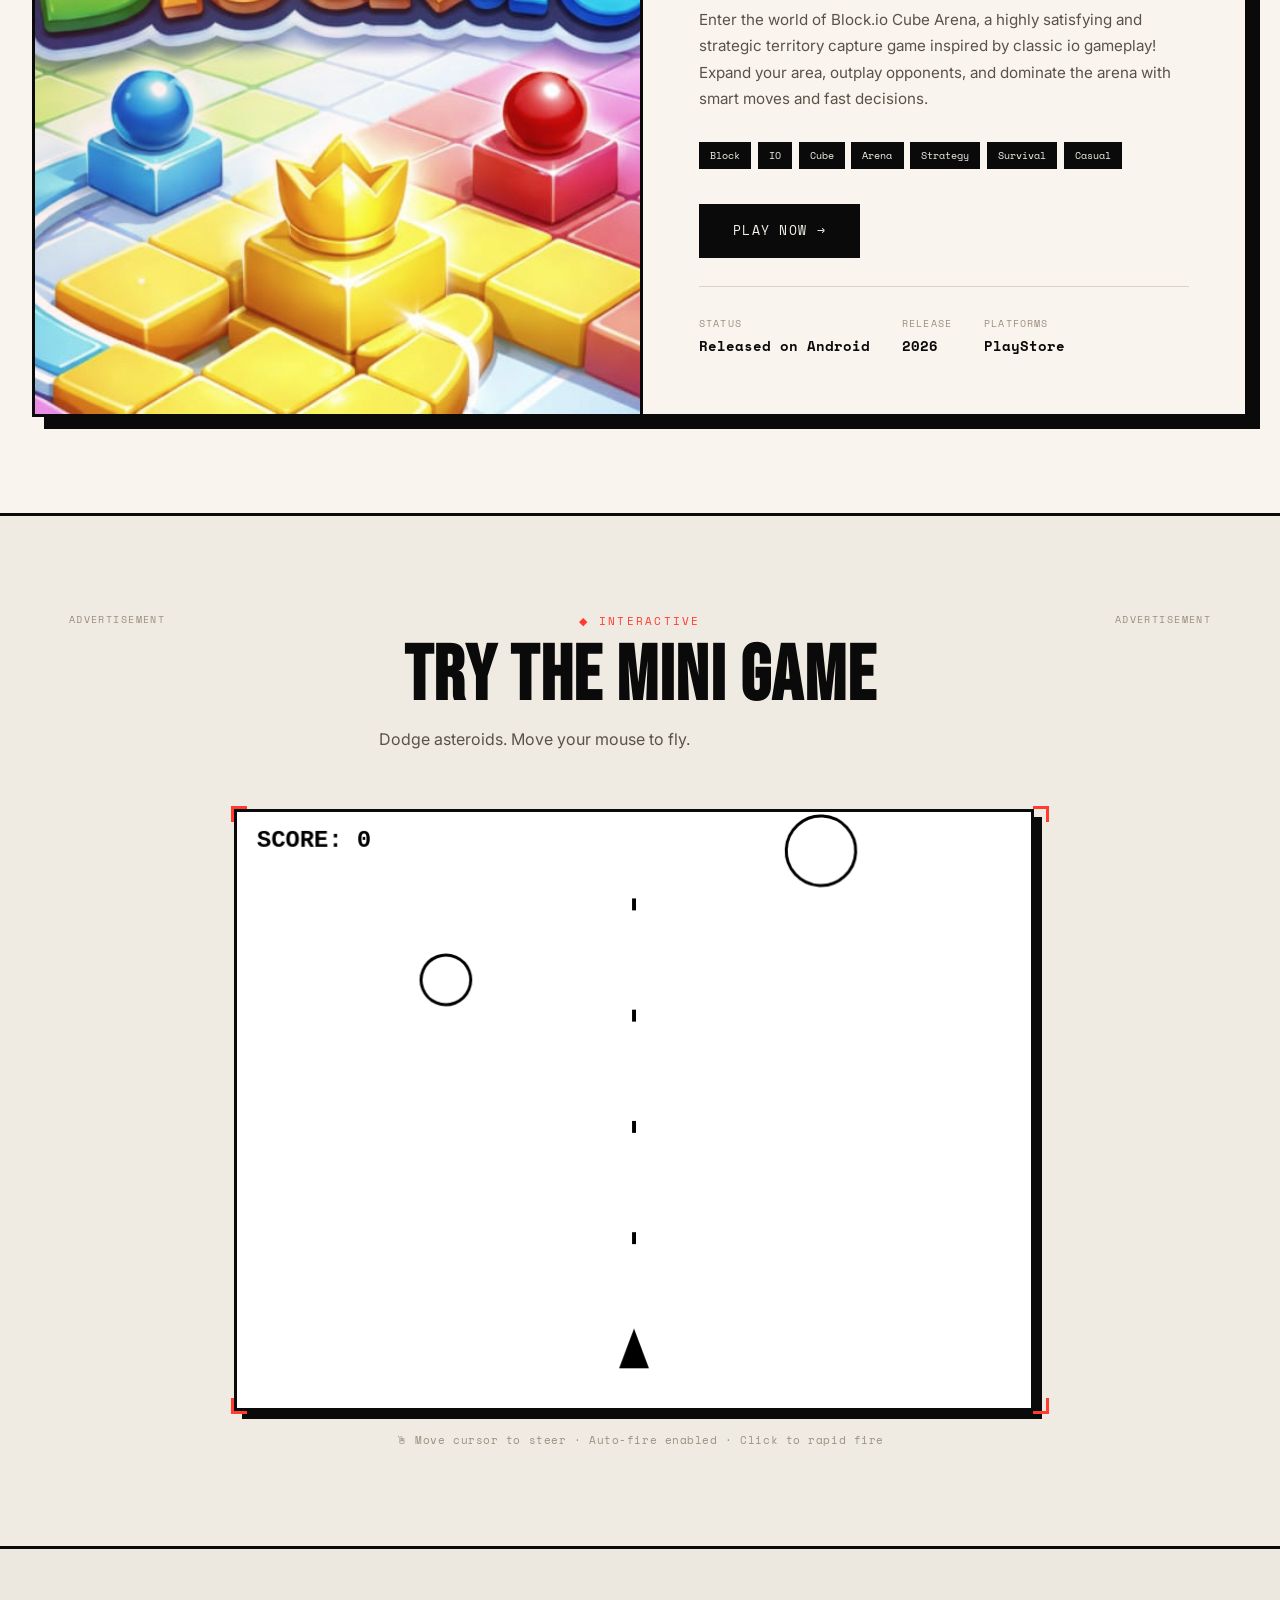
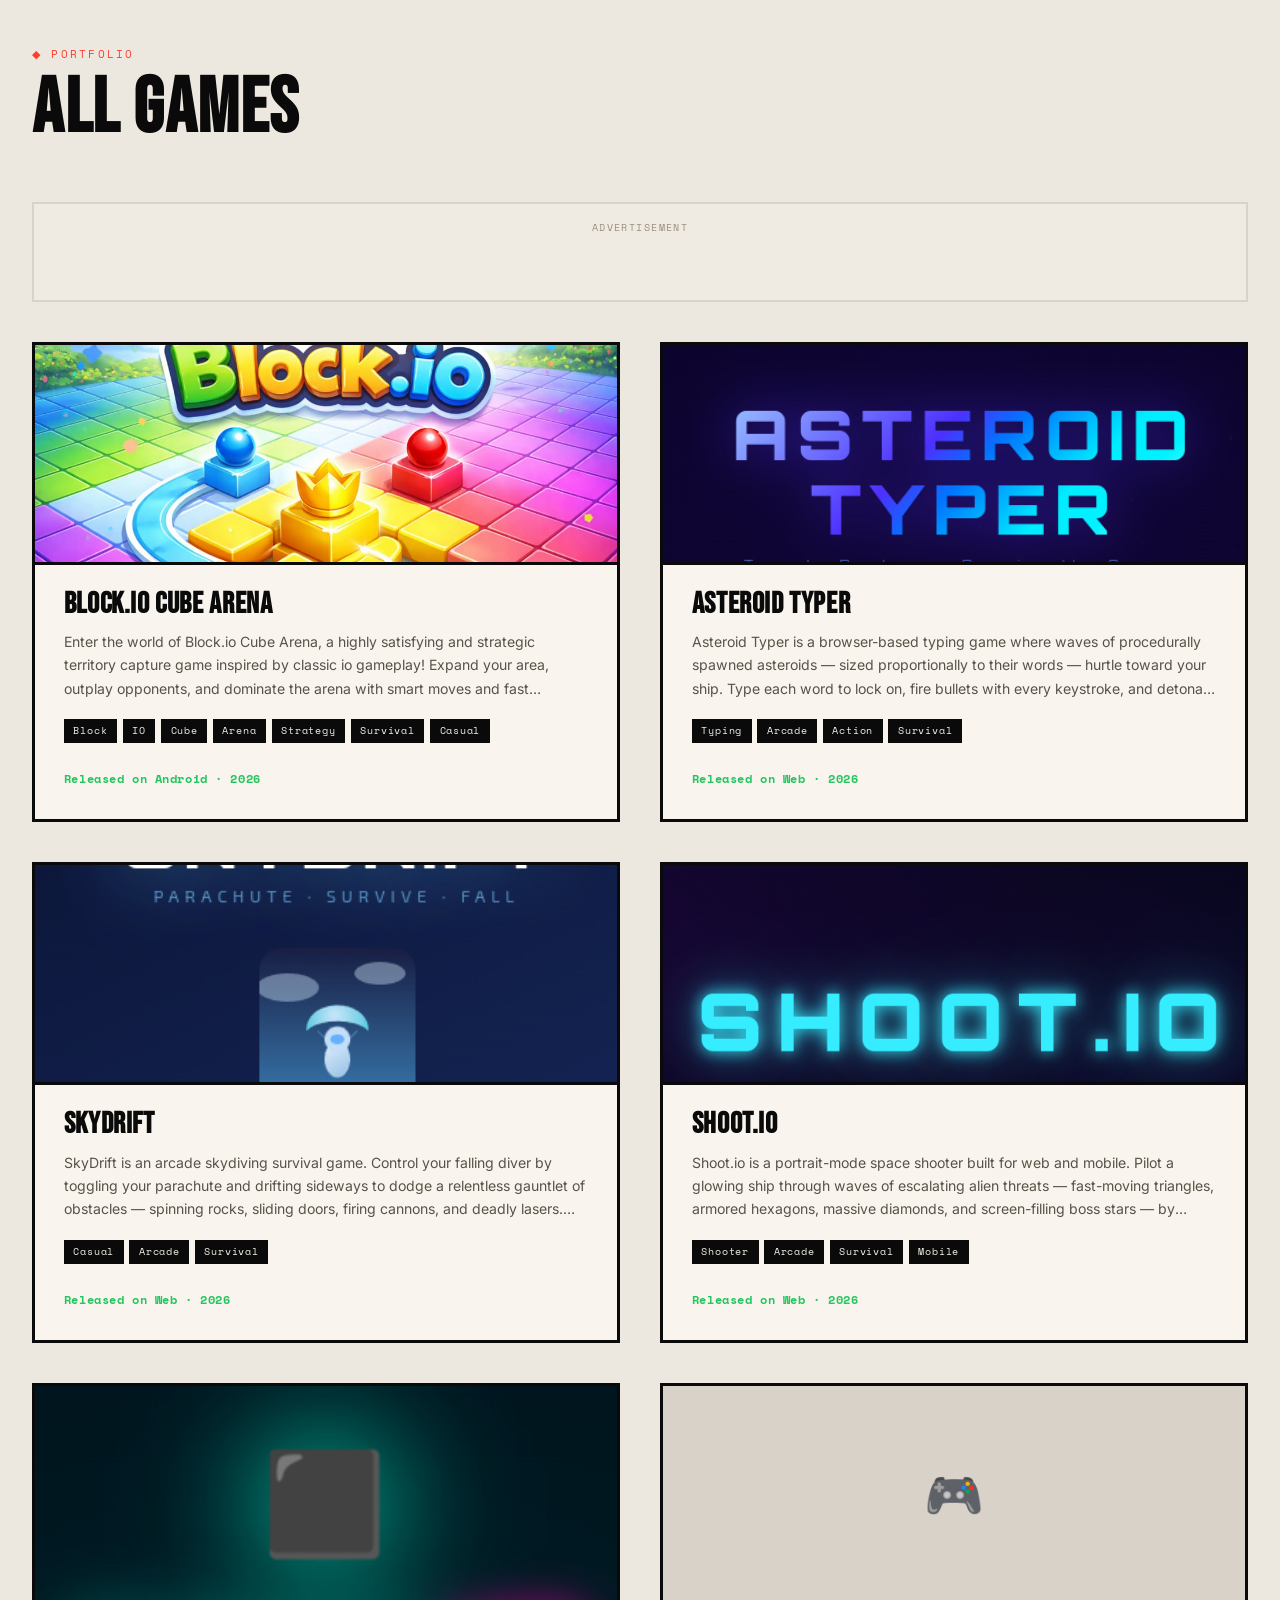
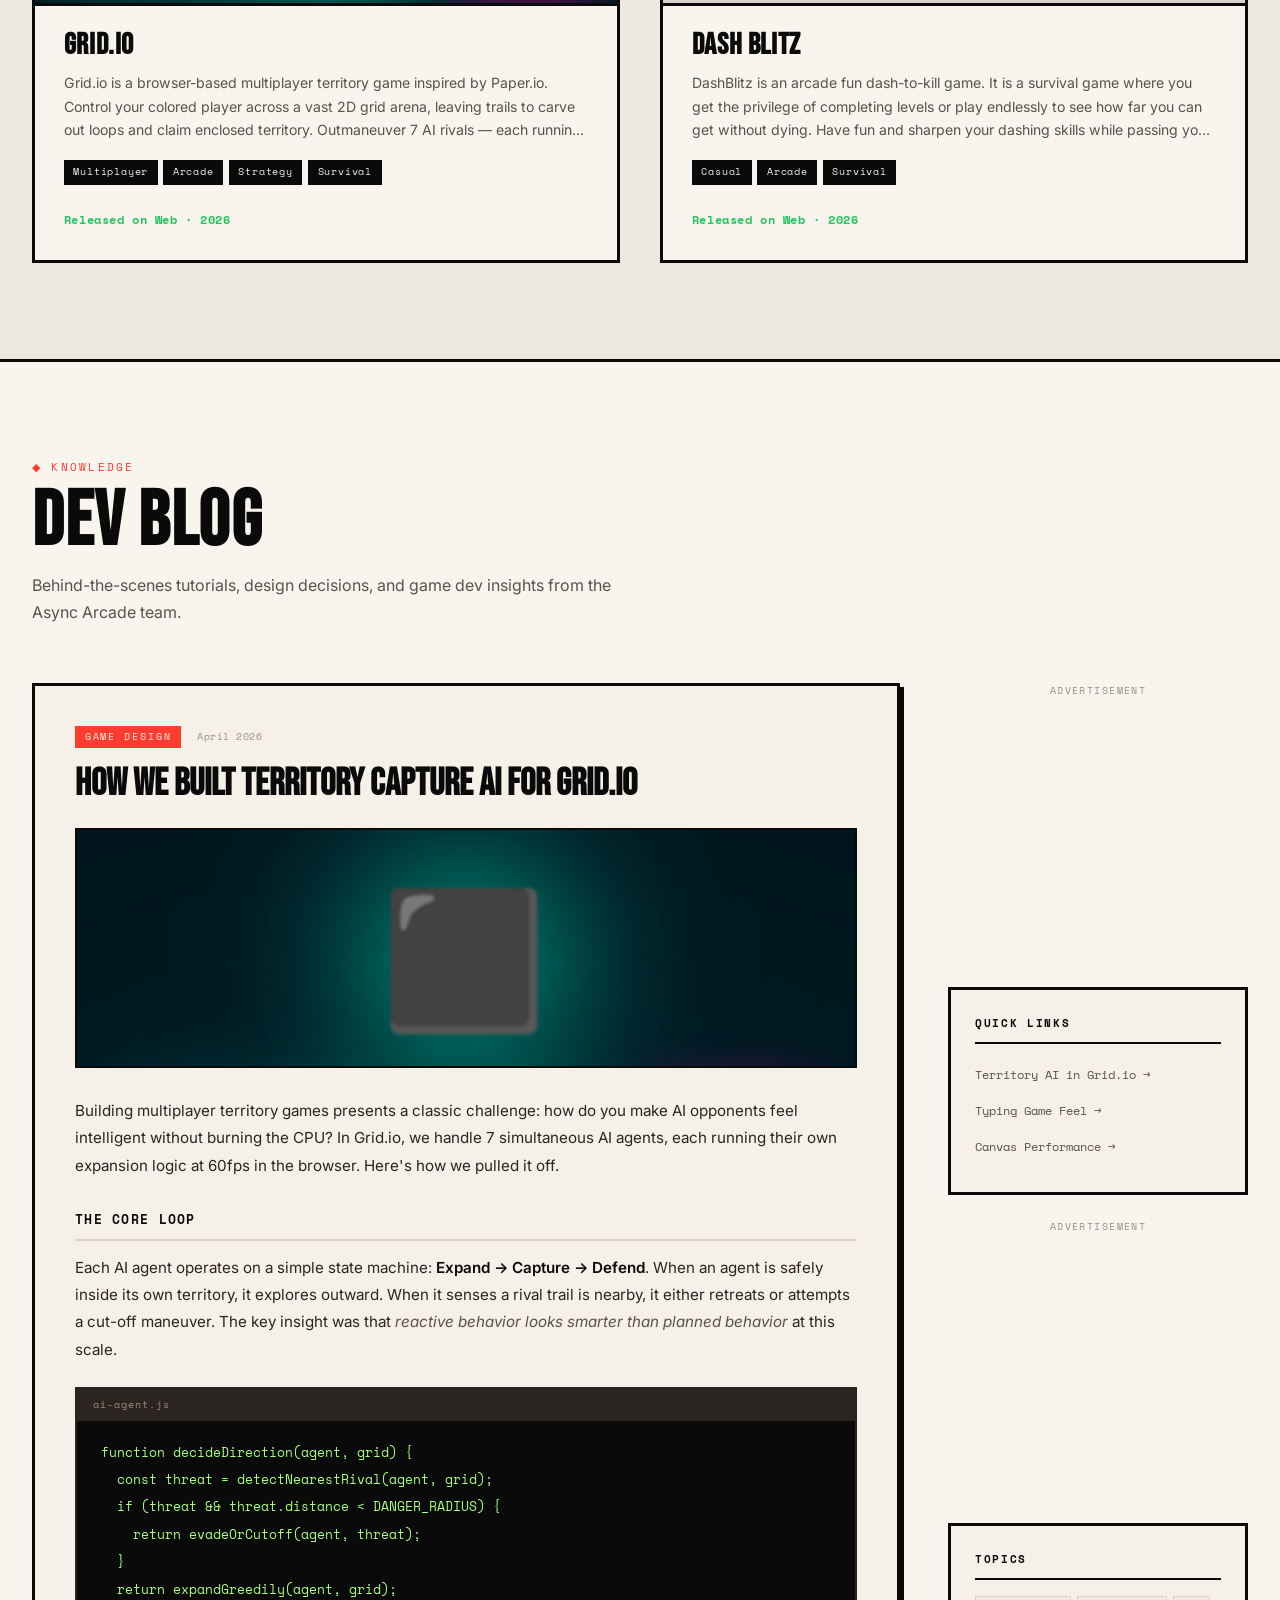
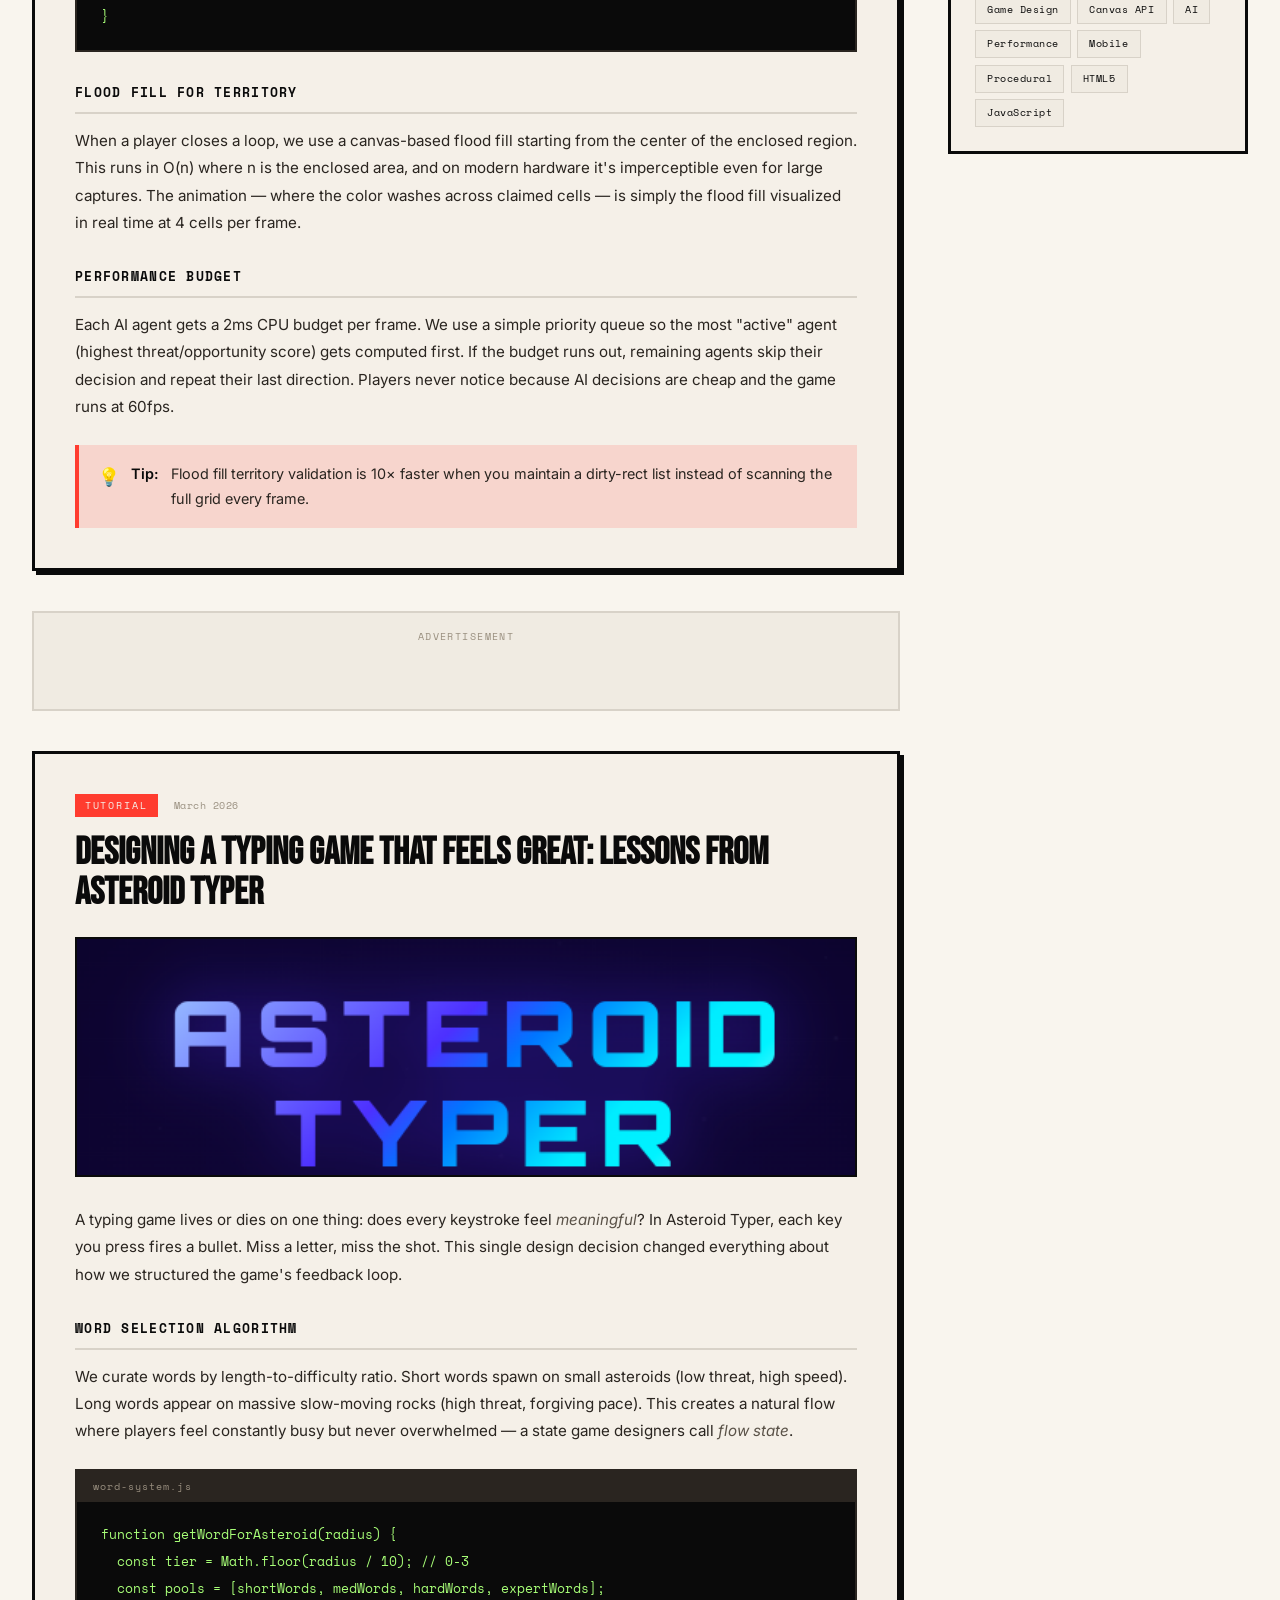
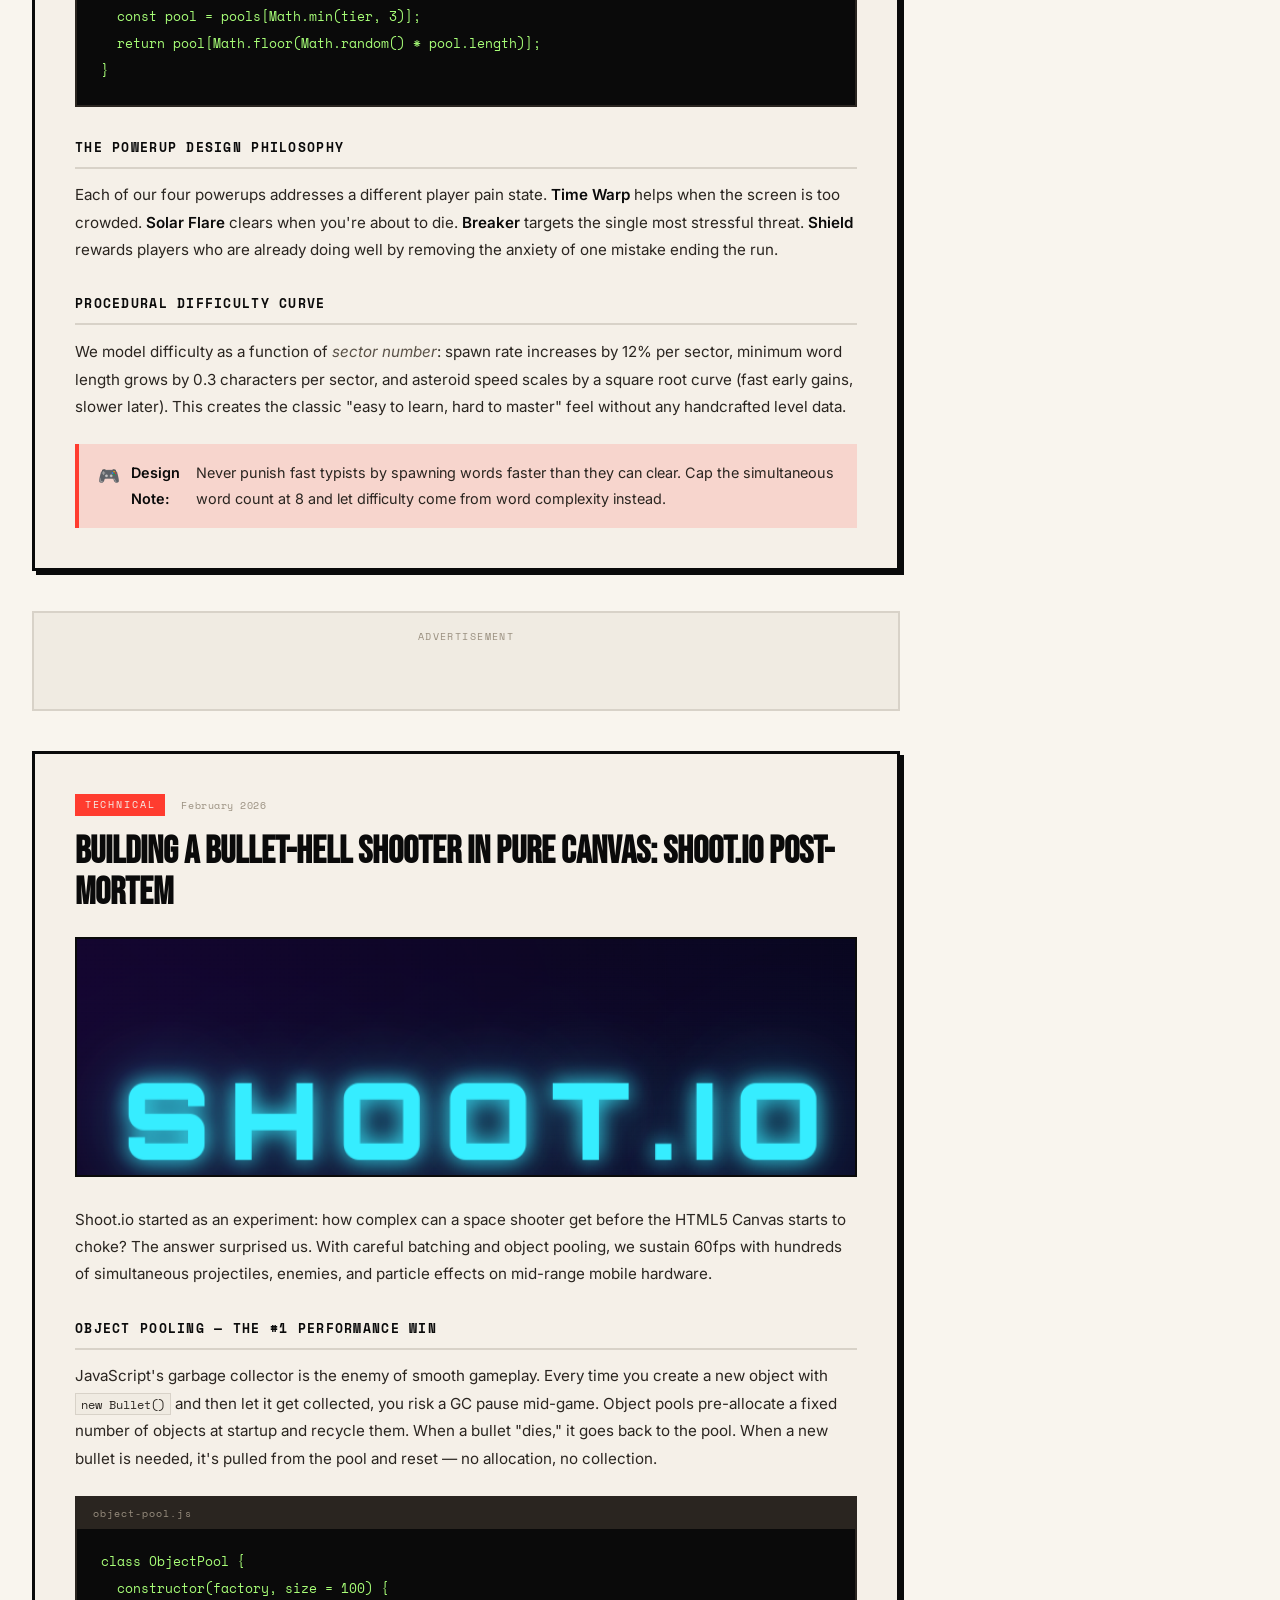
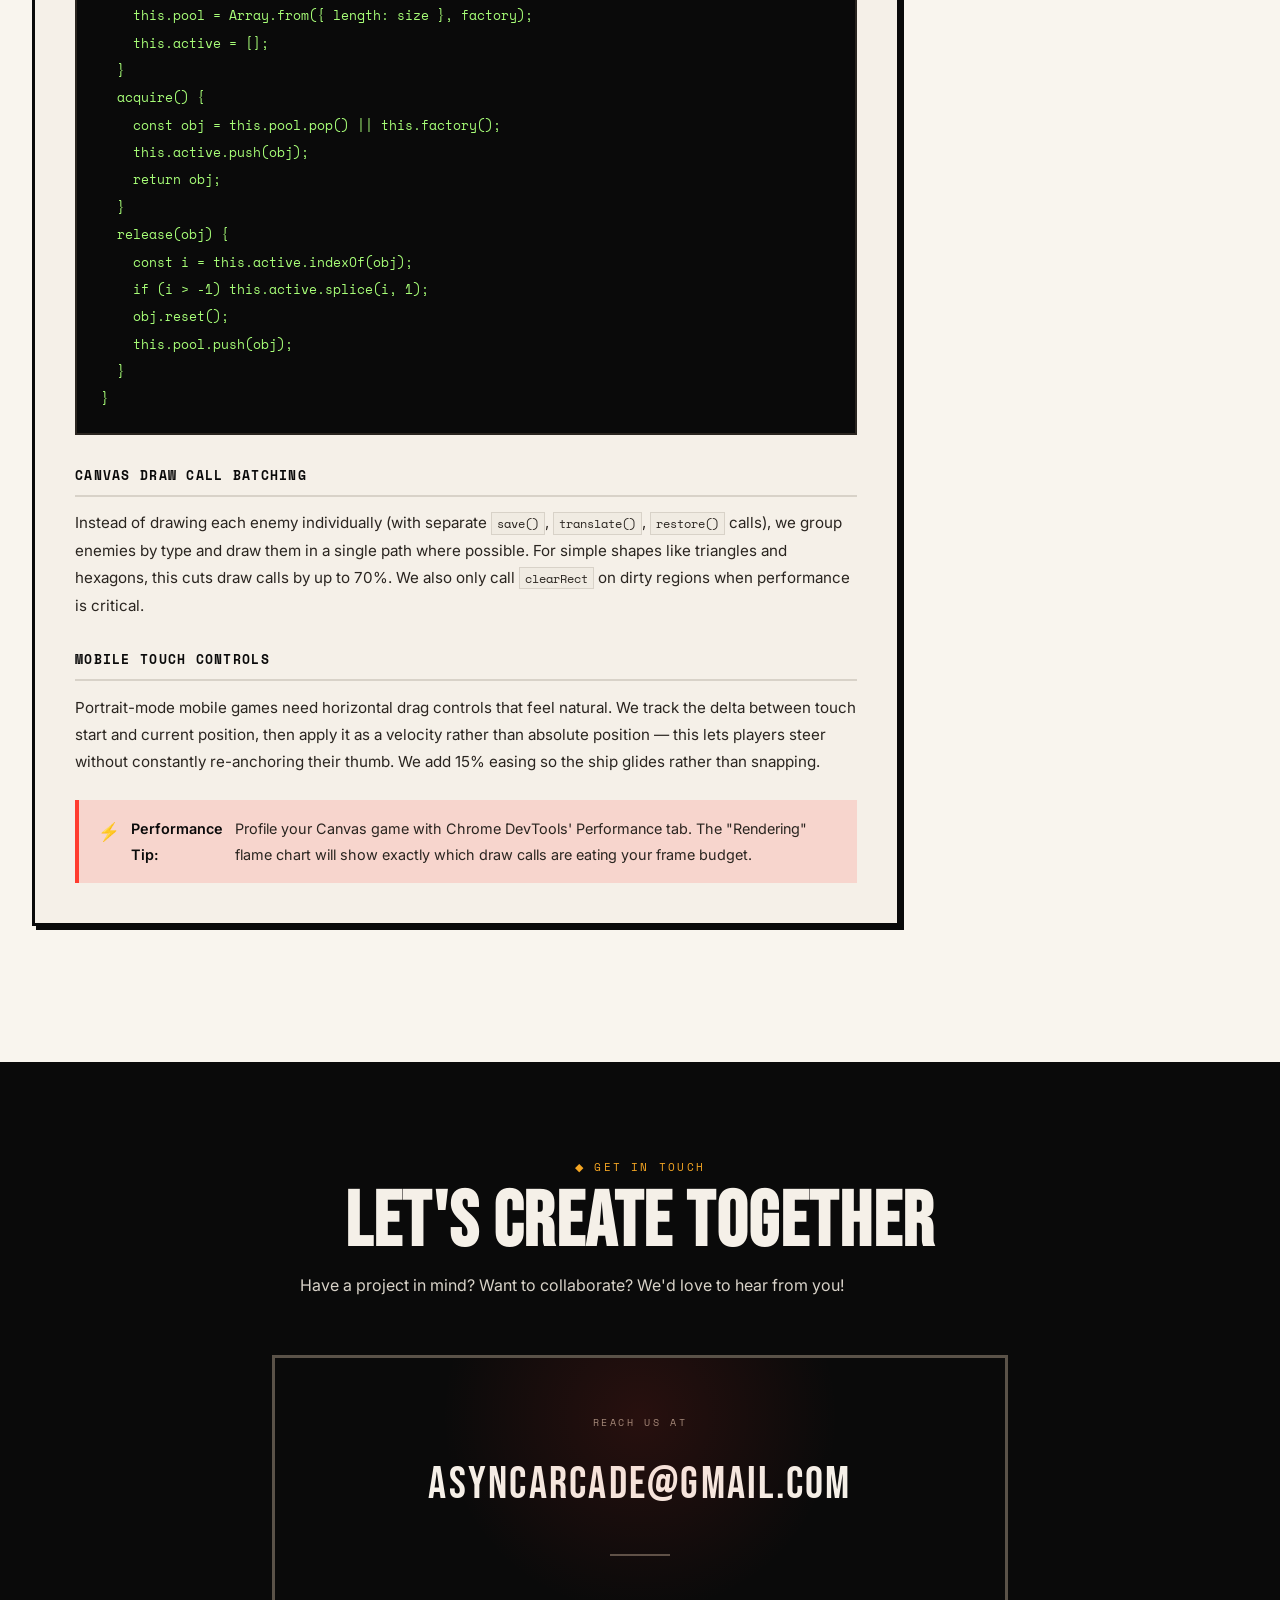
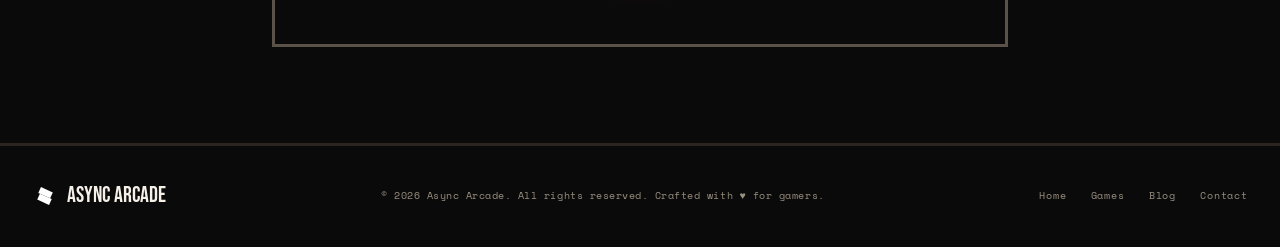
==== commit 9c8a6b39: "new ui" ====
--- a/index.html
+++ b/index.html
@@ -4,128 +4,431 @@
   <meta charset="UTF-8">
   <meta name="viewport" content="width=device-width, initial-scale=1.0">
   <link rel="shortcut icon" type="image/x-icon" href="assets/favicon.png" />
-  <title>Async Arcade - Indie Game Portfolio</title>
+  <title>Async Arcade - Indie Game Studio</title>
   <link rel="stylesheet" href="styles.css">
   <link rel="preconnect" href="https://fonts.googleapis.com">
   <link rel="preconnect" href="https://fonts.gstatic.com" crossorigin>
-  <link href="https://fonts.googleapis.com/css2?family=Space+Mono:wght@400;700&display=swap" rel="stylesheet">
-
+  <link href="https://fonts.googleapis.com/css2?family=Space+Mono:ital,wght@0,400;0,700;1,400&family=Bebas+Neue&family=Inter:wght@300;400;500&display=swap" rel="stylesheet">
 
   <!-- Ads -->
-  <script async src="https://pagead2.googlesyndication.com/pagead/js/adsbygoogle.js?client=ca-pub-7203042400179866"
-     crossorigin="anonymous"></script>
-
+  <script async src="https://pagead2.googlesyndication.com/pagead/js/adsbygoogle.js?client=ca-pub-7203042400179866" crossorigin="anonymous"></script>
 </head>
-<body style="width: 100%;">
+<body>
+
+  <!-- Noise overlay -->
+  <div class="noise-overlay"></div>
+
   <!-- Navigation -->
-  <nav>
+  <nav id="navbar">
     <a href="#home" class="logo">
-        <!-- <span>◆</span> -->
-      <img src="assets/logo.svg" alt="Logo" style="width: 2rem; height: 2rem;">
-      <span id="nav-studio-name">Async Arcade</span>
+      <img src="assets/logo.svg" alt="Logo" class="logo-img">
+      <span id="nav-studio-name">ASYNC ARCADE</span>
     </a>
     <ul class="nav-links">
       <li><a href="#home">HOME</a></li>
+      <li><a href="#featured">FEATURED</a></li>
       <li><a href="#games">GAMES</a></li>
+      <li><a href="#devblog">DEV BLOG</a></li>
       <li><a href="#contact">CONTACT</a></li>
     </ul>
+    <button class="nav-toggle" id="navToggle">☰</button>
   </nav>
 
-  <!-- Home Section -->
+  <!-- Mobile menu -->
+  <div class="mobile-menu" id="mobileMenu">
+    <ul>
+      <li><a href="#home" class="mobile-link">HOME</a></li>
+      <li><a href="#featured" class="mobile-link">FEATURED</a></li>
+      <li><a href="#games" class="mobile-link">GAMES</a></li>
+      <li><a href="#devblog" class="mobile-link">DEV BLOG</a></li>
+      <li><a href="#contact" class="mobile-link">CONTACT</a></li>
+    </ul>
+  </div>
+
+  <!-- ═══════════════ HERO SECTION ═══════════════ -->
   <section id="home">
+    <div class="hero-bg-grid"></div>
+    <div class="hero-scanlines"></div>
+    <div class="hero-content">
+      <div class="hero-badge">
+        <span class="badge-dot"></span>
+        INDIE GAME STUDIO
+      </div>
+      <h1 class="hero-title" id="home-title">ASYNC<br><span class="title-outline">ARCADE</span></h1>
+      <p class="hero-tagline" id="home-tagline">Where Classic Gameplay Meets Modern Creativity</p>
+      <p class="hero-description" id="home-description">Independent game studio dedicated to creating skill-driven, memorable experiences.</p>
+      <div class="hero-cta-row">
+        <a href="#featured" class="btn-primary">EXPLORE GAMES</a>
+        <a href="#devblog" class="btn-ghost">READ DEV BLOG</a>
+      </div>
+      <div class="hero-stats">
+        <div class="stat-item">
+          <span class="stat-number" id="stat-games">6</span>
+          <span class="stat-label">Games</span>
+        </div>
+        <div class="stat-divider"></div>
+        <div class="stat-item">
+          <span class="stat-number">2026</span>
+          <span class="stat-label">Est.</span>
+        </div>
+        <div class="stat-divider"></div>
+        <div class="stat-item">
+          <span class="stat-number">∞</span>
+          <span class="stat-label">Fun</span>
+        </div>
+      </div>
+    </div>
+    <div class="hero-scroll-hint">
+      <span>SCROLL</span>
+      <div class="scroll-line"></div>
+    </div>
+  </section>
+
+  <!-- ═══════════════ AD BANNER (LEADERBOARD) ═══════════════ -->
+  <div class="ad-strip">
+    <div class="ad-label">ADVERTISEMENT</div>
+    <div class="ad-unit-wide">
+      <ins class="adsbygoogle"
+           style="display:block"
+           data-ad-client="ca-pub-7203042400179866"
+           data-ad-slot="9406769340"
+           data-ad-format="auto"
+           data-full-width-responsive="true"></ins>
+      <script>(adsbygoogle = window.adsbygoogle || []).push({});</script>
+    </div>
+  </div>
+
+  <!-- ═══════════════ FEATURED GAME SECTION ═══════════════ -->
+  <section id="featured">
     <div class="container">
-      <div class="home-content">
-          <h2 id="home-title">Async Arcade</h2>
-          <p class="tagline" id="home-tagline">Where Ideas Become Adventures</p>
-          <p class="description" id="home-description">Where Ideas Become Adventures</p>
-      </div>
-
-      <!-- Space Shooter Game -->
-      <div class="game-container">
-          <div class="side-container">
-              <!-- ad.asyncarcade.web.display.1 -->
-              <ins class="adsbygoogle"
-                  style="display:block"
-                  data-ad-client="ca-pub-7203042400179866"
-                  data-ad-slot="9406769340"
-                  data-ad-format="auto"
-                  data-full-width-responsive="true"></ins>
-              <script>
-                  (adsbygoogle = window.adsbygoogle || []).push({});
-              </script>
-
-              <!-- ad.asyncarcade.web.display.1 -->
-              <ins class="adsbygoogle"
-                  style="display:block"
-                  data-ad-client="ca-pub-7203042400179866"
-                  data-ad-slot="9406769340"
-                  data-ad-format="auto"
-                  data-full-width-responsive="true"></ins>
-              <script>
-                  (adsbygoogle = window.adsbygoogle || []).push({});
-              </script>
+      <div class="section-header">
+        <span class="section-tag">◆ SPOTLIGHT</span>
+        <h2 class="section-title">Featured Game</h2>
+      </div>
+      <div class="featured-card" id="featured-card">
+        <!-- Populated by JS -->
+      </div>
+    </div>
+  </section>
+
+  <!-- ═══════════════ MINI GAME ═══════════════ -->
+  <section id="minigame">
+    <div class="container">
+      <div class="minigame-layout">
+        <!-- Left Ad -->
+        <div class="ad-sidebar">
+          <div class="ad-label">ADVERTISEMENT</div>
+          <ins class="adsbygoogle"
+               style="display:block;width:160px;min-height:600px;"
+               data-ad-client="ca-pub-7203042400179866"
+               data-ad-slot="9406769340"
+               data-ad-format="auto"
+               data-full-width-responsive="false"></ins>
+          <script>(adsbygoogle = window.adsbygoogle || []).push({});</script>
+        </div>
+
+        <!-- Game -->
+        <div class="minigame-center">
+          <div class="section-header" style="text-align:center;">
+            <span class="section-tag">◆ INTERACTIVE</span>
+            <h2 class="section-title">Try The Mini Game</h2>
+            <p class="section-sub">Dodge asteroids. Move your mouse to fly.</p>
           </div>
-
-          <div>
-            <h3>◆ TRY OUR MINI GAME ◆</h3>
+          <div class="canvas-wrapper">
             <canvas id="spaceShooterCanvas"></canvas>
+            <div class="canvas-corner tl"></div>
+            <div class="canvas-corner tr"></div>
+            <div class="canvas-corner bl"></div>
+            <div class="canvas-corner br"></div>
           </div>
-
-          <div class="side-container">
-              <!-- ad.asyncarcade.web.display.1 -->
-              <ins class="adsbygoogle"
-                  style="display:block"
-                  data-ad-client="ca-pub-7203042400179866"
-                  data-ad-slot="9406769340"
-                  data-ad-format="auto"
-                  data-full-width-responsive="true"></ins>
-              <script>
-                  (adsbygoogle = window.adsbygoogle || []).push({});
-              </script>
-
-              <!-- ad.asyncarcade.web.display.1 -->
-              <ins class="adsbygoogle"
-                  style="display:block"
-                  data-ad-client="ca-pub-7203042400179866"
-                  data-ad-slot="9406769340"
-                  data-ad-format="auto"
-                  data-full-width-responsive="true"></ins>
-              <script>
-                  (adsbygoogle = window.adsbygoogle || []).push({});
-              </script>
-          </div>
-      </div>
-
-    </div>
-  </section>
-
-  <!-- Games Section -->
+          <p class="canvas-hint">🖱 Move cursor to steer · Auto-fire enabled · Click to rapid fire</p>
+        </div>
+
+        <!-- Right Ad -->
+        <div class="ad-sidebar">
+          <div class="ad-label">ADVERTISEMENT</div>
+          <ins class="adsbygoogle"
+               style="display:block;width:160px;min-height:600px;"
+               data-ad-client="ca-pub-7203042400179866"
+               data-ad-slot="9406769340"
+               data-ad-format="auto"
+               data-full-width-responsive="false"></ins>
+          <script>(adsbygoogle = window.adsbygoogle || []).push({});</script>
+        </div>
+      </div>
+    </div>
+  </section>
+
+  <!-- ═══════════════ GAMES GRID ═══════════════ -->
   <section id="games">
     <div class="container">
-      <h2 class="section-title">Our Games</h2>
+      <div class="section-header">
+        <span class="section-tag">◆ PORTFOLIO</span>
+        <h2 class="section-title">All Games</h2>
+      </div>
+
+      <!-- Mid-content ad before grid -->
+      <div class="ad-inline">
+        <div class="ad-label">ADVERTISEMENT</div>
+        <ins class="adsbygoogle"
+             style="display:block"
+             data-ad-client="ca-pub-7203042400179866"
+             data-ad-slot="9406769340"
+             data-ad-format="auto"
+             data-full-width-responsive="true"></ins>
+        <script>(adsbygoogle = window.adsbygoogle || []).push({});</script>
+      </div>
+
       <div class="games-grid" id="games-grid">
-        <!-- Game cards will be populated by JavaScript -->
-      </div>
-    </div>
-  </section>
-
-  <!-- Contact Section -->
+        <!-- Populated by JS -->
+      </div>
+    </div>
+  </section>
+
+  <!-- ═══════════════ DEV BLOG SECTION ═══════════════ -->
+  <section id="devblog">
+    <div class="container">
+      <div class="section-header">
+        <span class="section-tag">◆ KNOWLEDGE</span>
+        <h2 class="section-title">Dev Blog</h2>
+        <p class="section-sub">Behind-the-scenes tutorials, design decisions, and game dev insights from the Async Arcade team.</p>
+      </div>
+
+      <div class="blog-layout">
+        <!-- Blog Articles -->
+        <div class="blog-main">
+
+          <!-- Article 1 -->
+          <article class="blog-article" id="article-territory">
+            <div class="article-meta">
+              <span class="article-tag">GAME DESIGN</span>
+              <span class="article-date">April 2026</span>
+            </div>
+            <h3 class="article-title">How We Built Territory Capture AI for Grid.io</h3>
+            <div class="article-img-wrap">
+              <img src="assets/gridio.png" alt="Grid.io" class="article-img" onerror="this.parentElement.style.display='none'">
+            </div>
+            <div class="article-body">
+              <p>Building multiplayer territory games presents a classic challenge: how do you make AI opponents feel intelligent without burning the CPU? In Grid.io, we handle 7 simultaneous AI agents, each running their own expansion logic at 60fps in the browser. Here's how we pulled it off.</p>
+              <h4>The Core Loop</h4>
+              <p>Each AI agent operates on a simple state machine: <strong>Expand → Capture → Defend</strong>. When an agent is safely inside its own territory, it explores outward. When it senses a rival trail is nearby, it either retreats or attempts a cut-off maneuver. The key insight was that <em>reactive behavior looks smarter than planned behavior</em> at this scale.</p>
+              <div class="code-block">
+                <div class="code-header"><span>ai-agent.js</span></div>
+                <pre><code>function decideDirection(agent, grid) {
+  const threat = detectNearestRival(agent, grid);
+  if (threat && threat.distance < DANGER_RADIUS) {
+    return evadeOrCutoff(agent, threat);
+  }
+  return expandGreedily(agent, grid);
+}</code></pre>
+              </div>
+              <h4>Flood Fill for Territory</h4>
+              <p>When a player closes a loop, we use a canvas-based flood fill starting from the center of the enclosed region. This runs in O(n) where n is the enclosed area, and on modern hardware it's imperceptible even for large captures. The animation — where the color washes across claimed cells — is simply the flood fill visualized in real time at 4 cells per frame.</p>
+              <h4>Performance Budget</h4>
+              <p>Each AI agent gets a 2ms CPU budget per frame. We use a simple priority queue so the most "active" agent (highest threat/opportunity score) gets computed first. If the budget runs out, remaining agents skip their decision and repeat their last direction. Players never notice because AI decisions are cheap and the game runs at 60fps.</p>
+              <div class="article-tip">
+                <span class="tip-icon">💡</span>
+                <strong>Tip:</strong> Flood fill territory validation is 10× faster when you maintain a dirty-rect list instead of scanning the full grid every frame.
+              </div>
+            </div>
+          </article>
+
+          <!-- Inline Ad between articles -->
+          <div class="ad-inline">
+            <div class="ad-label">ADVERTISEMENT</div>
+            <ins class="adsbygoogle"
+                 style="display:block"
+                 data-ad-client="ca-pub-7203042400179866"
+                 data-ad-slot="9406769340"
+                 data-ad-format="auto"
+                 data-full-width-responsive="true"></ins>
+            <script>(adsbygoogle = window.adsbygoogle || []).push({});</script>
+          </div>
+
+          <!-- Article 2 -->
+          <article class="blog-article" id="article-typing">
+            <div class="article-meta">
+              <span class="article-tag">TUTORIAL</span>
+              <span class="article-date">March 2026</span>
+            </div>
+            <h3 class="article-title">Designing a Typing Game That Feels Great: Lessons from Asteroid Typer</h3>
+            <div class="article-img-wrap">
+              <img src="assets/asteroidtyper.png" alt="Asteroid Typer" class="article-img" onerror="this.parentElement.style.display='none'">
+            </div>
+            <div class="article-body">
+              <p>A typing game lives or dies on one thing: does every keystroke feel <em>meaningful</em>? In Asteroid Typer, each key you press fires a bullet. Miss a letter, miss the shot. This single design decision changed everything about how we structured the game's feedback loop.</p>
+              <h4>Word Selection Algorithm</h4>
+              <p>We curate words by length-to-difficulty ratio. Short words spawn on small asteroids (low threat, high speed). Long words appear on massive slow-moving rocks (high threat, forgiving pace). This creates a natural flow where players feel constantly busy but never overwhelmed — a state game designers call <em>flow state</em>.</p>
+              <div class="code-block">
+                <div class="code-header"><span>word-system.js</span></div>
+                <pre><code>function getWordForAsteroid(radius) {
+  const tier = Math.floor(radius / 10); // 0-3
+  const pools = [shortWords, medWords, hardWords, expertWords];
+  const pool = pools[Math.min(tier, 3)];
+  return pool[Math.floor(Math.random() * pool.length)];
+}</code></pre>
+              </div>
+              <h4>The Powerup Design Philosophy</h4>
+              <p>Each of our four powerups addresses a different player pain state. <strong>Time Warp</strong> helps when the screen is too crowded. <strong>Solar Flare</strong> clears when you're about to die. <strong>Breaker</strong> targets the single most stressful threat. <strong>Shield</strong> rewards players who are already doing well by removing the anxiety of one mistake ending the run.</p>
+              <h4>Procedural Difficulty Curve</h4>
+              <p>We model difficulty as a function of <em>sector number</em>: spawn rate increases by 12% per sector, minimum word length grows by 0.3 characters per sector, and asteroid speed scales by a square root curve (fast early gains, slower later). This creates the classic "easy to learn, hard to master" feel without any handcrafted level data.</p>
+              <div class="article-tip">
+                <span class="tip-icon">🎮</span>
+                <strong>Design Note:</strong> Never punish fast typists by spawning words faster than they can clear. Cap the simultaneous word count at 8 and let difficulty come from word complexity instead.
+              </div>
+            </div>
+          </article>
+
+          <!-- Inline Ad between articles -->
+          <div class="ad-inline">
+            <div class="ad-label">ADVERTISEMENT</div>
+            <ins class="adsbygoogle"
+                 style="display:block"
+                 data-ad-client="ca-pub-7203042400179866"
+                 data-ad-slot="9406769340"
+                 data-ad-format="auto"
+                 data-full-width-responsive="true"></ins>
+            <script>(adsbygoogle = window.adsbygoogle || []).push({});</script>
+          </div>
+
+          <!-- Article 3 -->
+          <article class="blog-article" id="article-shooter">
+            <div class="article-meta">
+              <span class="article-tag">TECHNICAL</span>
+              <span class="article-date">February 2026</span>
+            </div>
+            <h3 class="article-title">Building a Bullet-Hell Shooter in Pure Canvas: Shoot.io Post-Mortem</h3>
+            <div class="article-img-wrap">
+              <img src="assets/shootio.png" alt="Shoot.io" class="article-img" onerror="this.parentElement.style.display='none'">
+            </div>
+            <div class="article-body">
+              <p>Shoot.io started as an experiment: how complex can a space shooter get before the HTML5 Canvas starts to choke? The answer surprised us. With careful batching and object pooling, we sustain 60fps with hundreds of simultaneous projectiles, enemies, and particle effects on mid-range mobile hardware.</p>
+              <h4>Object Pooling — The #1 Performance Win</h4>
+              <p>JavaScript's garbage collector is the enemy of smooth gameplay. Every time you create a new object with <code>new Bullet()</code> and then let it get collected, you risk a GC pause mid-game. Object pools pre-allocate a fixed number of objects at startup and recycle them. When a bullet "dies," it goes back to the pool. When a new bullet is needed, it's pulled from the pool and reset — no allocation, no collection.</p>
+              <div class="code-block">
+                <div class="code-header"><span>object-pool.js</span></div>
+                <pre><code>class ObjectPool {
+  constructor(factory, size = 100) {
+    this.pool = Array.from({ length: size }, factory);
+    this.active = [];
+  }
+  acquire() {
+    const obj = this.pool.pop() || this.factory();
+    this.active.push(obj);
+    return obj;
+  }
+  release(obj) {
+    const i = this.active.indexOf(obj);
+    if (i > -1) this.active.splice(i, 1);
+    obj.reset();
+    this.pool.push(obj);
+  }
+}</code></pre>
+              </div>
+              <h4>Canvas Draw Call Batching</h4>
+              <p>Instead of drawing each enemy individually (with separate <code>save()</code>, <code>translate()</code>, <code>restore()</code> calls), we group enemies by type and draw them in a single path where possible. For simple shapes like triangles and hexagons, this cuts draw calls by up to 70%. We also only call <code>clearRect</code> on dirty regions when performance is critical.</p>
+              <h4>Mobile Touch Controls</h4>
+              <p>Portrait-mode mobile games need horizontal drag controls that feel natural. We track the delta between touch start and current position, then apply it as a velocity rather than absolute position — this lets players steer without constantly re-anchoring their thumb. We add 15% easing so the ship glides rather than snapping.</p>
+              <div class="article-tip">
+                <span class="tip-icon">⚡</span>
+                <strong>Performance Tip:</strong> Profile your Canvas game with Chrome DevTools' Performance tab. The "Rendering" flame chart will show exactly which draw calls are eating your frame budget.
+              </div>
+            </div>
+          </article>
+
+        </div><!-- end blog-main -->
+
+        <!-- Sidebar -->
+        <aside class="blog-sidebar">
+          <div class="sidebar-sticky">
+            <!-- Ad unit -->
+            <div class="sidebar-ad">
+              <div class="ad-label">ADVERTISEMENT</div>
+              <ins class="adsbygoogle"
+                   style="display:block;min-height:250px;"
+                   data-ad-client="ca-pub-7203042400179866"
+                   data-ad-slot="9406769340"
+                   data-ad-format="auto"
+                   data-full-width-responsive="true"></ins>
+              <script>(adsbygoogle = window.adsbygoogle || []).push({});</script>
+            </div>
+
+            <!-- Quick links -->
+            <div class="sidebar-widget">
+              <h4 class="widget-title">Quick Links</h4>
+              <ul class="widget-list" id="blog-quick-links">
+                <li><a href="#article-territory">Territory AI in Grid.io →</a></li>
+                <li><a href="#article-typing">Typing Game Feel →</a></li>
+                <li><a href="#article-shooter">Canvas Performance →</a></li>
+              </ul>
+            </div>
+
+            <!-- Sidebar Ad 2 -->
+            <div class="sidebar-ad">
+              <div class="ad-label">ADVERTISEMENT</div>
+              <ins class="adsbygoogle"
+                   style="display:block;min-height:250px;"
+                   data-ad-client="ca-pub-7203042400179866"
+                   data-ad-slot="9406769340"
+                   data-ad-format="auto"
+                   data-full-width-responsive="true"></ins>
+              <script>(adsbygoogle = window.adsbygoogle || []).push({});</script>
+            </div>
+
+            <!-- Tags cloud -->
+            <div class="sidebar-widget">
+              <h4 class="widget-title">Topics</h4>
+              <div class="tag-cloud">
+                <span class="cloud-tag">Game Design</span>
+                <span class="cloud-tag">Canvas API</span>
+                <span class="cloud-tag">AI</span>
+                <span class="cloud-tag">Performance</span>
+                <span class="cloud-tag">Mobile</span>
+                <span class="cloud-tag">Procedural</span>
+                <span class="cloud-tag">HTML5</span>
+                <span class="cloud-tag">JavaScript</span>
+              </div>
+            </div>
+          </div>
+        </aside>
+
+      </div><!-- end blog-layout -->
+    </div>
+  </section>
+
+  <!-- ═══════════════ CONTACT ═══════════════ -->
   <section id="contact">
     <div class="container contact-container">
-      <h2 class="section-title" id="contact-title">Let's Create Together</h2>
-      <p class="contact-description" id="contact-description">
-        Have a project in mind? Want to collaborate? We'd love to hear from you!
-      </p>
-      <a href="#" class="contact-email" id="contact-email">asyncarcade@gmail.com</a>
-      <!-- div class="social-links" id="social-links">
-        <!-- Social links will be populated by JavaScript -->
-      <!-- /div>
+      <div class="section-header" style="text-align:center;">
+        <span class="section-tag light">◆ GET IN TOUCH</span>
+        <h2 class="section-title" id="contact-title">Let's Create Together</h2>
+        <p class="section-sub light" id="contact-description">Have a project in mind? Want to collaborate? We'd love to hear from you.</p>
+      </div>
+      <div class="contact-card">
+        <div class="contact-glow"></div>
+        <p class="contact-label">REACH US AT</p>
+        <a href="mailto:asyncarcade@gmail.com" class="contact-email" id="contact-email">asyncarcade@gmail.com</a>
+        <div class="contact-divider"></div>
+        <div id="social-links" class="social-links"></div>
+      </div>
     </div>
   </section>
 
   <!-- Footer -->
   <footer>
-    <p>&copy; 2026 <span id="footer-studio-name">Async Arcade</span>. All rights reserved.</p>
+    <div class="footer-inner">
+      <div class="footer-brand">
+        <img src="assets/logo.svg" alt="Logo" class="footer-logo" onerror="this.style.display='none'">
+        <span id="footer-studio-name">Async Arcade</span>
+      </div>
+      <p class="footer-copy">&copy; 2026 Async Arcade. All rights reserved. Crafted with ♥ for gamers.</p>
+      <div class="footer-links">
+        <a href="#home">Home</a>
+        <a href="#games">Games</a>
+        <a href="#devblog">Blog</a>
+        <a href="#contact">Contact</a>
+      </div>
+    </div>
   </footer>
 
   <!-- Scripts -->
--- a/styles.css
+++ b/styles.css
@@ -1,340 +1,901 @@
-/* Portfolio Styles - Brutalist Geometric Aesthetic */
+/* ══════════════════════════════════════════════
+   ASYNC ARCADE — PORTFOLIO STYLES
+   Brutalist Arcade Aesthetic × Editorial Layout
+   ══════════════════════════════════════════════ */
 
 :root {
-  /* Color Palette - Bold Black & White with Accent */
-  --black: #000000;
-  --white: #ffffff;
-  --gray-100: #f5f5f5;
-  --gray-200: #e0e0e0;
-  --gray-300: #cccccc;
-  --gray-800: #2a2a2a;
-  --accent: #ff4444;
-  
-  /* Typography */
-  --font-display: 'Space Mono', monospace;
-  --font-body: 'Courier New', monospace;
-  
-  /* Spacing */
-  --spacing-xs: 8px;
-  --spacing-sm: 16px;
-  --spacing-md: 32px;
-  --spacing-lg: 64px;
-  --spacing-xl: 128px;
-  
-  /* Layout */
-  --max-width: 1400px;
-  --section-padding: 120px 24px;
-}
-
-* {
-  margin: 0;
-  padding: 0;
-  box-sizing: border-box;
-}
-
+  --black: #0a0a0a;
+  --white: #f5f0e8;
+  --off-white: #ede8df;
+  --paper: #f9f5ee;
+  --gray-100: #f0ebe2;
+  --gray-200: #d8d2c8;
+  --gray-400: #9a9080;
+  --gray-600: #5a5248;
+  --gray-800: #2a2520;
+  --accent: #ff3c2f;
+  --accent-dim: rgba(255, 60, 47, 0.15);
+  --accent2: #f5a623;
+  --green: #22c55e;
+
+  --font-display: 'Bebas Neue', sans-serif;
+  --font-mono: 'Space Mono', monospace;
+  --font-body: 'Inter', sans-serif;
+
+  --nav-h: 68px;
+  --max-width: 1320px;
+  --radius: 2px;
+
+  --shadow-sm: 2px 2px 0 var(--black);
+  --shadow-md: 4px 4px 0 var(--black);
+  --shadow-lg: 8px 8px 0 var(--black);
+  --shadow-xl: 12px 12px 0 var(--black);
+}
+
+/* ── RESET ── */
+*, *::before, *::after { margin:0; padding:0; box-sizing:border-box; }
+html { scroll-behavior: smooth; }
 body {
   font-family: var(--font-body);
-  background: var(--white);
+  background: var(--paper);
   color: var(--black);
   overflow-x: hidden;
-  line-height: 1.6;
-}
-
-/* Typography */
-h1, h2, h3, h4 {
-  font-family: var(--font-display);
-  font-weight: 700;
-  line-height: 1.1;
-  letter-spacing: -0.02em;
-}
-
-h1 {
-  font-size: clamp(3rem, 8vw, 6rem);
-  margin-bottom: var(--spacing-md);
-}
-
-h2 {
-  font-size: clamp(2rem, 5vw, 4rem);
-  margin-bottom: var(--spacing-md);
-}
-
-h3 {
-  font-size: clamp(1.5rem, 3vw, 2rem);
-  margin-bottom: var(--spacing-sm);
-}
-
-/* Navigation */
+  line-height: 1.65;
+}
+
+a { text-decoration: none; color: inherit; }
+img { display: block; max-width: 100%; }
+
+/* ── NOISE OVERLAY ── */
+.noise-overlay {
+  position: fixed;
+  inset: 0;
+  pointer-events: none;
+  z-index: 9999;
+  opacity: 0.025;
+  background-image: url("data:image/svg+xml,%3Csvg viewBox='0 0 256 256' xmlns='http://www.w3.org/2000/svg'%3E%3Cfilter id='noise'%3E%3CfeTurbulence type='fractalNoise' baseFrequency='0.9' numOctaves='4' stitchTiles='stitch'/%3E%3C/filter%3E%3Crect width='100%25' height='100%25' filter='url(%23noise)'/%3E%3C/svg%3E");
+  background-size: 200px 200px;
+}
+
+/* ── SCROLLBAR ── */
+::-webkit-scrollbar { width: 8px; }
+::-webkit-scrollbar-track { background: var(--paper); }
+::-webkit-scrollbar-thumb { background: var(--black); }
+
+/* ══════════════════════════════════════════════
+   NAVIGATION
+   ══════════════════════════════════════════════ */
 nav {
   position: fixed;
-  top: 0;
-  left: 0;
-  right: 0;
-  background: var(--white);
-  border-bottom: 4px solid var(--black);
-  padding: var(--spacing-sm) var(--spacing-md);
+  top: 0; left: 0; right: 0;
+  height: var(--nav-h);
+  background: var(--black);
+  border-bottom: 3px solid var(--accent);
+  display: flex;
+  align-items: center;
+  justify-content: space-between;
+  padding: 0 2.5rem;
   z-index: 1000;
-  display: flex;
-  justify-content: space-between;
+}
+
+.logo {
+  display: flex;
   align-items: center;
-}
-
-.logo {
+  gap: 0.6rem;
   font-family: var(--font-display);
-  font-size: 1.5rem;
-  font-weight: 700;
-  text-decoration: none;
-  color: var(--black);
-  display: flex;
-  align-items: center;
-  gap: var(--spacing-xs);
-}
+  font-size: 1.6rem;
+  color: var(--white);
+  letter-spacing: 0.05em;
+}
+.logo-img { width: 2rem; height: 2rem; filter: invert(1); }
 
 .nav-links {
   display: flex;
-  gap: var(--spacing-md);
   list-style: none;
-}
-
+  gap: 0.25rem;
+}
 .nav-links a {
-  font-family: var(--font-display);
-  font-size: 1rem;
-  color: var(--black);
-  text-decoration: none;
-  padding: var(--spacing-xs) var(--spacing-sm);
-  border: 2px solid transparent;
-  transition: all 0.2s ease;
-}
-
+  font-family: var(--font-mono);
+  font-size: 0.7rem;
+  color: var(--gray-400);
+  padding: 0.4rem 0.8rem;
+  border: 1px solid transparent;
+  transition: all 0.2s;
+  letter-spacing: 0.08em;
+}
 .nav-links a:hover {
-  border: 2px solid var(--black);
+  color: var(--white);
+  border-color: var(--accent);
+  background: rgba(255,60,47,0.1);
+}
+
+.nav-toggle {
+  display: none;
+  background: none;
+  border: 1px solid var(--gray-600);
+  color: var(--white);
+  padding: 0.4rem 0.7rem;
+  font-size: 1.2rem;
+  cursor: pointer;
+}
+
+/* Mobile menu */
+.mobile-menu {
+  display: none;
+  position: fixed;
+  top: var(--nav-h);
+  left: 0; right: 0;
   background: var(--black);
-  color: var(--white);
-}
-
-/* Sections */
-section {
-  min-height: 100vh;
-  padding: var(--section-padding);
-  padding-top: calc(80px + var(--spacing-lg));
-}
-
+  border-bottom: 3px solid var(--accent);
+  z-index: 999;
+  padding: 1rem 0;
+}
+.mobile-menu ul { list-style: none; }
+.mobile-menu a {
+  display: block;
+  padding: 0.8rem 2rem;
+  font-family: var(--font-mono);
+  font-size: 0.85rem;
+  color: var(--gray-400);
+  letter-spacing: 0.08em;
+}
+.mobile-menu a:hover { color: var(--white); background: rgba(255,60,47,0.1); }
+.mobile-menu.open { display: block; }
+
+/* ══════════════════════════════════════════════
+   SHARED COMPONENTS
+   ══════════════════════════════════════════════ */
 .container {
   max-width: var(--max-width);
   margin: 0 auto;
-}
-
-/* Home Section */
+  padding: 0 2rem;
+}
+
+section {
+  padding: 6rem 0;
+  position: relative;
+}
+section:first-of-type { padding-top: calc(var(--nav-h) + 4rem); }
+
+.section-header {
+  margin-bottom: 3.5rem;
+}
+.section-tag {
+  font-family: var(--font-mono);
+  font-size: 0.7rem;
+  letter-spacing: 0.2em;
+  color: var(--accent);
+  display: block;
+  margin-bottom: 0.6rem;
+}
+.section-tag.light { color: var(--accent2); }
+.section-title {
+  font-family: var(--font-display);
+  font-size: clamp(2.8rem, 6vw, 5rem);
+  line-height: 0.95;
+  letter-spacing: 0.02em;
+}
+.section-sub {
+  font-family: var(--font-body);
+  font-size: 1rem;
+  color: var(--gray-600);
+  margin-top: 0.8rem;
+  max-width: 600px;
+  line-height: 1.7;
+}
+.section-sub.light { color: var(--gray-200); }
+
+/* Buttons */
+.btn-primary {
+  display: inline-block;
+  font-family: var(--font-mono);
+  font-size: 0.8rem;
+  letter-spacing: 0.1em;
+  padding: 0.9rem 2rem;
+  background: var(--accent);
+  color: var(--white);
+  border: 2px solid var(--accent);
+  transition: all 0.2s;
+}
+.btn-primary:hover {
+  background: transparent;
+  color: var(--accent);
+  transform: translate(-3px, -3px);
+  box-shadow: 3px 3px 0 var(--accent);
+}
+.btn-ghost {
+  display: inline-block;
+  font-family: var(--font-mono);
+  font-size: 0.8rem;
+  letter-spacing: 0.1em;
+  padding: 0.9rem 2rem;
+  background: transparent;
+  color: var(--white);
+  border: 2px solid var(--gray-600);
+  transition: all 0.2s;
+}
+.btn-ghost:hover {
+  border-color: var(--white);
+  transform: translate(-3px, -3px);
+  box-shadow: 3px 3px 0 var(--white);
+}
+
+/* ══════════════════════════════════════════════
+   AD UNITS
+   ══════════════════════════════════════════════ */
+.ad-label {
+  font-family: var(--font-mono);
+  font-size: 0.6rem;
+  letter-spacing: 0.15em;
+  color: var(--gray-400);
+  text-align: center;
+  margin-bottom: 0.4rem;
+}
+.ad-strip {
+  background: var(--gray-100);
+  border-top: 2px solid var(--gray-200);
+  border-bottom: 2px solid var(--gray-200);
+  padding: 1rem 2rem;
+  text-align: center;
+}
+.ad-unit-wide { max-width: 728px; margin: 0 auto; min-height: 90px; }
+
+.ad-inline {
+  background: var(--gray-100);
+  border: 2px solid var(--gray-200);
+  padding: 1rem;
+  margin: 2.5rem 0;
+  text-align: center;
+  min-height: 100px;
+}
+.ad-sidebar {
+  width: 170px;
+  flex-shrink: 0;
+  text-align: center;
+}
+.sidebar-ad {
+  margin-bottom: 2rem;
+  text-align: center;
+  min-height: 260px;
+}
+
+/* ══════════════════════════════════════════════
+   HERO
+   ══════════════════════════════════════════════ */
 #home {
+  min-height: 100vh;
+  display: flex;
+  align-items: center;
+  background: var(--black);
+  padding-top: var(--nav-h);
+  position: relative;
+  overflow: hidden;
+}
+
+.hero-bg-grid {
+  position: absolute;
+  inset: 0;
+  background-image:
+    linear-gradient(rgba(255,60,47,0.06) 1px, transparent 1px),
+    linear-gradient(90deg, rgba(255,60,47,0.06) 1px, transparent 1px);
+  background-size: 60px 60px;
+  animation: gridScroll 20s linear infinite;
+}
+@keyframes gridScroll {
+  0% { background-position: 0 0; }
+  100% { background-position: 60px 60px; }
+}
+
+.hero-scanlines {
+  position: absolute;
+  inset: 0;
+  background: repeating-linear-gradient(
+    0deg,
+    transparent,
+    transparent 2px,
+    rgba(0,0,0,0.15) 2px,
+    rgba(0,0,0,0.15) 4px
+  );
+  pointer-events: none;
+}
+
+.hero-content {
+  max-width: var(--max-width);
+  margin: 0 auto;
+  padding: 0 2rem;
+  position: relative;
+  z-index: 2;
+  animation: heroReveal 1s ease-out both;
+}
+@keyframes heroReveal {
+  from { opacity:0; transform: translateY(30px); }
+  to { opacity:1; transform: translateY(0); }
+}
+
+.hero-badge {
+  display: inline-flex;
+  align-items: center;
+  gap: 0.5rem;
+  font-family: var(--font-mono);
+  font-size: 0.65rem;
+  letter-spacing: 0.25em;
+  color: var(--gray-400);
+  border: 1px solid var(--gray-600);
+  padding: 0.35rem 0.9rem;
+  margin-bottom: 1.8rem;
+}
+.badge-dot {
+  width: 6px; height: 6px;
+  background: var(--accent);
+  border-radius: 50%;
+  animation: pulse 2s infinite;
+}
+@keyframes pulse {
+  0%, 100% { opacity: 1; }
+  50% { opacity: 0.3; }
+}
+
+.hero-title {
+  font-family: var(--font-display);
+  font-size: clamp(6rem, 16vw, 13rem);
+  line-height: 0.88;
+  color: var(--white);
+  margin-bottom: 1.5rem;
+  letter-spacing: 0.03em;
+}
+.title-outline {
+  -webkit-text-stroke: 2px var(--white);
+  color: transparent;
+}
+
+.hero-tagline {
+  font-family: var(--font-mono);
+  font-size: clamp(0.75rem, 1.5vw, 1rem);
+  color: var(--accent);
+  letter-spacing: 0.1em;
+  text-transform: uppercase;
+  margin-bottom: 1.2rem;
+}
+
+.hero-description {
+  font-size: 1.05rem;
+  color: var(--gray-400);
+  max-width: 500px;
+  line-height: 1.8;
+  margin-bottom: 2.2rem;
+}
+
+.hero-cta-row {
+  display: flex;
+  gap: 1rem;
+  flex-wrap: wrap;
+  margin-bottom: 4rem;
+}
+
+.hero-stats {
+  display: flex;
+  align-items: center;
+  gap: 2rem;
+  padding-top: 2rem;
+  border-top: 1px solid var(--gray-800);
+}
+.stat-item { text-align: left; }
+.stat-number {
+  font-family: var(--font-display);
+  font-size: 2.5rem;
+  color: var(--white);
+  display: block;
+  line-height: 1;
+}
+.stat-label {
+  font-family: var(--font-mono);
+  font-size: 0.65rem;
+  letter-spacing: 0.15em;
+  color: var(--gray-400);
+}
+.stat-divider { width: 1px; height: 3rem; background: var(--gray-800); }
+
+.hero-scroll-hint {
+  position: absolute;
+  bottom: 2.5rem;
+  right: 2.5rem;
+  display: flex;
+  align-items: center;
+  gap: 0.8rem;
+  font-family: var(--font-mono);
+  font-size: 0.6rem;
+  letter-spacing: 0.2em;
+  color: var(--gray-600);
+  writing-mode: vertical-rl;
+}
+.scroll-line {
+  width: 1px;
+  height: 60px;
+  background: linear-gradient(to bottom, var(--gray-600), transparent);
+  animation: scrollLine 2s infinite;
+}
+@keyframes scrollLine {
+  0% { transform: scaleY(0); transform-origin: top; }
+  50% { transform: scaleY(1); transform-origin: top; }
+  51% { transform: scaleY(1); transform-origin: bottom; }
+  100% { transform: scaleY(0); transform-origin: bottom; }
+}
+
+/* ══════════════════════════════════════════════
+   FEATURED SECTION
+   ══════════════════════════════════════════════ */
+#featured {
+  background: var(--paper);
+}
+
+.featured-card {
+  display: grid;
+  grid-template-columns: 1fr 1fr;
+  border: 3px solid var(--black);
+  box-shadow: var(--shadow-xl);
+  overflow: hidden;
+  position: relative;
+}
+
+.featured-image-side {
+  position: relative;
+  overflow: hidden;
+  min-height: 520px;
+  background: var(--black);
+}
+.featured-image-side img {
+  width: 100%;
+  height: 100%;
+  object-fit: cover;
+  transition: transform 0.8s ease;
+  filter: grayscale(20%);
+}
+.featured-card:hover .featured-image-side img {
+  transform: scale(1.04);
+}
+.featured-image-overlay {
+  position: absolute;
+  inset: 0;
+  background: linear-gradient(135deg, rgba(255,60,47,0.15) 0%, transparent 60%);
+}
+.featured-image-badge {
+  position: absolute;
+  top: 1.5rem;
+  left: 1.5rem;
+  background: var(--accent);
+  color: var(--white);
+  font-family: var(--font-mono);
+  font-size: 0.65rem;
+  letter-spacing: 0.15em;
+  padding: 0.3rem 0.8rem;
+}
+
+.featured-info-side {
+  padding: 3.5rem;
   display: flex;
   flex-direction: column;
   justify-content: center;
-  align-items: center;
+  background: var(--paper);
+  border-left: 3px solid var(--black);
+}
+.featured-platform-row {
+  display: flex;
+  gap: 0.4rem;
+  margin-bottom: 1.5rem;
+  flex-wrap: wrap;
+}
+.platform-pill {
+  font-family: var(--font-mono);
+  font-size: 0.65rem;
+  letter-spacing: 0.1em;
+  padding: 0.25rem 0.7rem;
+  border: 1px solid var(--black);
+  background: transparent;
+}
+.featured-title {
+  font-family: var(--font-display);
+  font-size: clamp(2.5rem, 4vw, 4rem);
+  line-height: 0.95;
+  margin-bottom: 1.2rem;
+}
+.featured-desc {
+  font-size: 0.95rem;
+  line-height: 1.75;
+  color: var(--gray-600);
+  margin-bottom: 1.8rem;
+}
+.featured-tags {
+  display: flex;
+  gap: 0.4rem;
+  flex-wrap: wrap;
+  margin-bottom: 2.2rem;
+}
+.feat-tag {
+  font-family: var(--font-mono);
+  font-size: 0.65rem;
+  padding: 0.3rem 0.7rem;
+  background: var(--black);
+  color: var(--white);
+}
+.featured-cta {
+  display: inline-block;
+  font-family: var(--font-mono);
+  font-size: 0.8rem;
+  letter-spacing: 0.1em;
+  padding: 0.9rem 2rem;
+  background: var(--black);
+  color: var(--white);
+  border: 2px solid var(--black);
+  transition: all 0.2s;
+  align-self: flex-start;
+}
+.featured-cta:hover {
+  background: var(--accent);
+  border-color: var(--accent);
+  transform: translate(-4px, -4px);
+  box-shadow: 4px 4px 0 var(--accent);
+}
+.featured-meta-bar {
+  display: flex;
+  gap: 2rem;
+  padding-top: 1.8rem;
+  border-top: 1px solid var(--gray-200);
+  margin-top: 1.8rem;
+}
+.feat-meta-item {}
+.feat-meta-label {
+  font-family: var(--font-mono);
+  font-size: 0.6rem;
+  letter-spacing: 0.12em;
+  color: var(--gray-400);
+  display: block;
+}
+.feat-meta-value {
+  font-family: var(--font-mono);
+  font-size: 0.85rem;
+  color: var(--black);
+  font-weight: 700;
+}
+
+/* ══════════════════════════════════════════════
+   MINI GAME
+   ══════════════════════════════════════════════ */
+#minigame {
+  background: var(--gray-100);
+  border-top: 3px solid var(--black);
+  border-bottom: 3px solid var(--black);
+}
+
+.minigame-layout {
+  display: flex;
+  align-items: flex-start;
+  gap: 2rem;
+  justify-content: center;
+}
+.minigame-center {
+  flex: 1;
+  max-width: 860px;
+}
+.canvas-wrapper {
   position: relative;
-  background: var(--white);
-}
-
-.home-content {
+  display: inline-block;
+  width: 100%;
+}
+#spaceShooterCanvas {
+  border: 3px solid var(--black);
+  box-shadow: var(--shadow-lg);
+  cursor: crosshair;
+  display: block;
+  width: 100%;
+  max-width: 800px;
+  height: auto;
+}
+.canvas-corner {
+  position: absolute;
+  width: 16px;
+  height: 16px;
+  border-color: var(--accent);
+  border-style: solid;
+}
+.canvas-corner.tl { top: -3px; left: -3px; border-width: 3px 0 0 3px; }
+.canvas-corner.tr { top: -3px; right: -3px; border-width: 3px 3px 0 0; }
+.canvas-corner.bl { bottom: -3px; left: -3px; border-width: 0 0 3px 3px; }
+.canvas-corner.br { bottom: -3px; right: -3px; border-width: 0 3px 3px 0; }
+
+.canvas-hint {
+  font-family: var(--font-mono);
+  font-size: 0.7rem;
+  color: var(--gray-400);
   text-align: center;
-  margin-bottom: var(--spacing-lg);
-  animation: fadeInUp 1s ease-out;
-}
-
-.studio-name {
-  font-size: 1.2rem;
-  letter-spacing: 0.3em;
-  text-transform: uppercase;
-  margin-bottom: var(--spacing-sm);
-  opacity: 0.7;
-}
-
-.tagline {
-  font-size: 1.5rem;
-  margin-bottom: var(--spacing-md);
-  font-weight: 400;
-}
-
-.description {
-  max-width: 600px;
-  margin: 0 auto var(--spacing-lg);
-  font-size: 1.1rem;
-  line-height: 1.8;
-}
-
-.cta-button {
-  display: inline-block;
-  font-family: var(--font-display);
-  font-size: 1rem;
-  padding: var(--spacing-sm) var(--spacing-md);
-  background: var(--black);
-  color: var(--white);
-  text-decoration: none;
-  border: 4px solid var(--black);
-  transition: all 0.3s ease;
-  cursor: pointer;
-}
-
-.cta-button:hover {
-  background: var(--white);
-  color: var(--black);
-  transform: translate(-4px, -4px);
-  box-shadow: 4px 4px 0 var(--black);
-}
-
-/* Game Canvas Container */
-.game-container {
-  margin-top: var(--spacing-md);
-  display: flex;
-  flex-direction: column;
-  gap: var(--spacing-md);
-  align-items: center;
-  justify-content: center;
-  animation: fadeIn 1.5s ease-out 0.5s both;
-}
-
-.side-container {
-    display: flex;
-    flex-direction: row;
-    gap: var(--spacing-md);
-    align-items: center;
-}
-
-.white-text-on-black {
-    background: var(--black);
-    color: var(--white);
-    padding: 1rem;
-    border-radius: 0.5rem;
-}
-
-@media (min-width: 768px) {
-  .game-container {
-    flex-direction: row;    /* Horizontal on PC */
-  }
-
-  .side-container {
-    flex-direction: column;  /* Vertical on PC */
-  }
-}
-
-.game-container h3 {
-  margin-bottom: var(--spacing-md);
-  text-align: center;
-}
-
-#spaceShooterCanvas {
-  border: 4px solid var(--black);
-  box-shadow: 8px 8px 0 rgba(0, 0, 0, 0.1);
-  cursor: crosshair;
-}
-
-/* Games Section */
+  margin-top: 0.8rem;
+  letter-spacing: 0.05em;
+}
+
+/* ══════════════════════════════════════════════
+   GAMES GRID
+   ══════════════════════════════════════════════ */
 #games {
-  background: var(--gray-100);
-}
-
-.section-title {
-  text-align: center;
-  margin-bottom: var(--spacing-xl);
-  position: relative;
-}
-
-.section-title::after {
-  content: '';
-  display: block;
-  width: 100px;
-  height: 4px;
-  background: var(--black);
-  margin: var(--spacing-md) auto 0;
+  background: var(--off-white);
 }
 
 .games-grid {
   display: grid;
-  grid-template-columns: repeat(auto-fit, minmax(300px, 1fr));
-  gap: var(--spacing-lg);
+  grid-template-columns: repeat(auto-fill, minmax(420px, 1fr));
+  gap: 2.5rem;
 }
 
 .game-card {
-  background: var(--white);
-  border: 4px solid var(--black);
+  background: var(--paper);
+  border: 3px solid var(--black);
   overflow: hidden;
-  transition: all 0.3s ease;
-  animation: fadeInUp 0.6s ease-out both;
-}
-
-.game-card:nth-child(1) { animation-delay: 0.1s; }
-.game-card:nth-child(2) { animation-delay: 0.2s; }
-.game-card:nth-child(3) { animation-delay: 0.3s; }
-.game-card:nth-child(4) { animation-delay: 0.4s; }
-
+  display: block;
+  transition: transform 0.2s, box-shadow 0.2s;
+}
 .game-card:hover {
-  transform: translate(-8px, -8px);
-  box-shadow: 8px 8px 0 var(--black);
+  transform: translate(-6px, -6px);
+  box-shadow: 6px 6px 0 var(--black);
 }
 
 .game-thumbnail {
   width: 100%;
-  height: 250px;
+  height: 220px;
   background: var(--gray-200);
-  border-bottom: 4px solid var(--black);
+  border-bottom: 3px solid var(--black);
+  overflow: hidden;
   display: flex;
   align-items: center;
   justify-content: center;
   font-size: 3rem;
-  overflow: hidden;
-}
-
+}
 .game-thumbnail img {
   width: 100%;
   height: 100%;
   object-fit: cover;
-}
-
-.game-info {
-  padding: var(--spacing-md);
-}
+  transition: transform 0.4s ease;
+}
+.game-card:hover .game-thumbnail img {
+  transform: scale(1.05);
+}
+
+.game-info { padding: 1.5rem 1.8rem 1.8rem; }
 
 .game-title {
-  font-size: 1.8rem;
-  margin-bottom: var(--spacing-sm);
+  font-family: var(--font-display);
+  font-size: 1.9rem;
+  line-height: 1;
+  margin-bottom: 0.7rem;
+  letter-spacing: 0.02em;
 }
 
 .game-description {
-  margin-bottom: var(--spacing-md);
-  line-height: 1.6;
+  font-size: 0.88rem;
+  line-height: 1.65;
+  color: var(--gray-600);
+  margin-bottom: 1.2rem;
+  display: -webkit-box;
+  -webkit-line-clamp: 3;
+  -webkit-box-orient: vertical;
+  overflow: hidden;
 }
 
 .game-meta {
   display: flex;
   flex-wrap: wrap;
-  gap: var(--spacing-xs);
-  margin-bottom: var(--spacing-sm);
-}
-
+  gap: 0.35rem;
+  margin-bottom: 1rem;
+}
 .tag {
-  font-family: var(--font-display);
-  font-size: 0.8rem;
-  padding: 4px 12px;
+  font-family: var(--font-mono);
+  font-size: 0.62rem;
+  letter-spacing: 0.08em;
+  padding: 0.25rem 0.6rem;
   background: var(--black);
   color: var(--white);
-  border: 2px solid var(--black);
 }
 
 .status {
-  font-family: var(--font-display);
-  font-size: 0.9rem;
+  font-family: var(--font-mono);
+  font-size: 0.72rem;
   font-weight: 700;
   display: inline-block;
-  margin-top: var(--spacing-sm);
-}
-
-.status.released { color: #00aa00; }
-.status.development { color: #ff8800; }
+  margin-top: 0.6rem;
+  letter-spacing: 0.05em;
+}
+.status.released { color: var(--green); }
+.status.development { color: var(--accent2); }
 .status.coming-soon { color: var(--accent); }
 
-/* Contact Section */
+/* ══════════════════════════════════════════════
+   DEV BLOG
+   ══════════════════════════════════════════════ */
+#devblog {
+  background: var(--paper);
+  border-top: 3px solid var(--black);
+}
+
+.blog-layout {
+  display: grid;
+  grid-template-columns: 1fr 300px;
+  gap: 3rem;
+  align-items: start;
+}
+
+/* Articles */
+.blog-article {
+  background: var(--white);
+  border: 3px solid var(--black);
+  padding: 2.5rem;
+  margin-bottom: 2.5rem;
+  box-shadow: var(--shadow-md);
+  transition: box-shadow 0.2s, transform 0.2s;
+}
+.blog-article:hover {
+  transform: translate(-3px, -3px);
+  box-shadow: var(--shadow-lg);
+}
+
+.article-meta {
+  display: flex;
+  align-items: center;
+  gap: 1rem;
+  margin-bottom: 1rem;
+}
+.article-tag {
+  font-family: var(--font-mono);
+  font-size: 0.6rem;
+  letter-spacing: 0.2em;
+  color: var(--white);
+  background: var(--accent);
+  padding: 0.2rem 0.6rem;
+}
+.article-date {
+  font-family: var(--font-mono);
+  font-size: 0.65rem;
+  color: var(--gray-400);
+  letter-spacing: 0.05em;
+}
+
+.article-title {
+  font-family: var(--font-display);
+  font-size: clamp(1.6rem, 3vw, 2.5rem);
+  line-height: 1.05;
+  margin-bottom: 1.5rem;
+}
+
+.article-img-wrap {
+  width: 100%;
+  height: 240px;
+  border: 2px solid var(--black);
+  overflow: hidden;
+  margin-bottom: 1.8rem;
+  background: var(--gray-200);
+}
+.article-img {
+  width: 100%;
+  height: 100%;
+  object-fit: cover;
+}
+
+.article-body {
+  font-size: 0.95rem;
+  line-height: 1.8;
+  color: var(--gray-800);
+}
+.article-body p { margin-bottom: 1.2rem; }
+.article-body h4 {
+  font-family: var(--font-mono);
+  font-size: 0.8rem;
+  letter-spacing: 0.1em;
+  text-transform: uppercase;
+  color: var(--black);
+  margin: 1.8rem 0 0.8rem;
+  padding-bottom: 0.5rem;
+  border-bottom: 2px solid var(--gray-200);
+}
+.article-body strong { font-weight: 600; color: var(--black); }
+.article-body em { font-style: italic; color: var(--gray-600); }
+.article-body code {
+  font-family: var(--font-mono);
+  font-size: 0.82em;
+  background: var(--gray-100);
+  border: 1px solid var(--gray-200);
+  padding: 0.1em 0.4em;
+}
+
+.code-block {
+  background: var(--black);
+  border: 2px solid var(--gray-800);
+  margin: 1.5rem 0;
+  overflow: hidden;
+}
+.code-header {
+  background: var(--gray-800);
+  padding: 0.4rem 1rem;
+  font-family: var(--font-mono);
+  font-size: 0.65rem;
+  color: var(--gray-400);
+  letter-spacing: 0.1em;
+}
+.code-block pre {
+  padding: 1.2rem 1.5rem;
+  overflow-x: auto;
+}
+.code-block code {
+  font-family: var(--font-mono);
+  font-size: 0.8rem;
+  color: #a8ff78;
+  background: transparent;
+  border: none;
+  padding: 0;
+  white-space: pre;
+}
+
+.article-tip {
+  background: var(--accent-dim);
+  border-left: 4px solid var(--accent);
+  padding: 1rem 1.2rem;
+  margin-top: 1.5rem;
+  display: flex;
+  gap: 0.7rem;
+  align-items: flex-start;
+  font-size: 0.9rem;
+}
+.tip-icon { font-size: 1.1rem; flex-shrink: 0; }
+
+/* Sidebar */
+.blog-sidebar { position: sticky; top: calc(var(--nav-h) + 2rem); }
+
+.sidebar-widget {
+  background: var(--white);
+  border: 3px solid var(--black);
+  padding: 1.5rem;
+  margin-bottom: 1.5rem;
+}
+.widget-title {
+  font-family: var(--font-mono);
+  font-size: 0.7rem;
+  letter-spacing: 0.15em;
+  text-transform: uppercase;
+  margin-bottom: 1rem;
+  padding-bottom: 0.6rem;
+  border-bottom: 2px solid var(--black);
+}
+.widget-list { list-style: none; }
+.widget-list li { margin-bottom: 0.6rem; }
+.widget-list a {
+  font-family: var(--font-mono);
+  font-size: 0.72rem;
+  color: var(--gray-600);
+  transition: color 0.2s;
+  line-height: 1.5;
+}
+.widget-list a:hover { color: var(--accent); }
+
+.tag-cloud { display: flex; flex-wrap: wrap; gap: 0.4rem; }
+.cloud-tag {
+  font-family: var(--font-mono);
+  font-size: 0.62rem;
+  letter-spacing: 0.05em;
+  padding: 0.3rem 0.7rem;
+  border: 1px solid var(--gray-200);
+  background: var(--gray-100);
+  cursor: default;
+  transition: all 0.2s;
+}
+.cloud-tag:hover {
+  background: var(--black);
+  color: var(--white);
+  border-color: var(--black);
+}
+
+/* ══════════════════════════════════════════════
+   CONTACT
+   ══════════════════════════════════════════════ */
 #contact {
   background: var(--black);
   color: var(--white);
 }
+#contact .section-title { color: var(--white); }
 
 .contact-container {
   max-width: 800px;
@@ -342,134 +903,160 @@
   text-align: center;
 }
 
-#contact .section-title::after {
-  background: var(--white);
-}
-
-.contact-description {
-  font-size: 1.2rem;
-  margin-bottom: var(--spacing-xl);
-  line-height: 1.8;
-}
-
+.contact-card {
+  margin-top: 2rem;
+  border: 3px solid var(--gray-600);
+  padding: 3.5rem;
+  position: relative;
+  overflow: hidden;
+}
+.contact-glow {
+  position: absolute;
+  top: -50%;
+  left: 50%;
+  transform: translateX(-50%);
+  width: 400px;
+  height: 400px;
+  background: radial-gradient(circle, rgba(255,60,47,0.12) 0%, transparent 70%);
+  pointer-events: none;
+}
+.contact-label {
+  font-family: var(--font-mono);
+  font-size: 0.65rem;
+  letter-spacing: 0.25em;
+  color: var(--gray-400);
+  margin-bottom: 1rem;
+}
 .contact-email {
   font-family: var(--font-display);
-  font-size: 2rem;
-  color: var(--white);
-  text-decoration: none;
-  border-bottom: 4px solid var(--white);
-  display: inline-block;
-  margin-bottom: var(--spacing-xl);
-  transition: all 0.3s ease;
-}
-
-.contact-email:hover {
+  font-size: clamp(1.5rem, 4vw, 2.8rem);
+  color: var(--white);
+  display: block;
+  margin-bottom: 2rem;
+  letter-spacing: 0.05em;
+  transition: color 0.2s;
+}
+.contact-email:hover { color: var(--accent); }
+.contact-divider {
+  width: 60px;
+  height: 2px;
+  background: var(--gray-600);
+  margin: 0 auto 2rem;
+}
+.social-links { display: flex; justify-content: center; gap: 1rem; flex-wrap: wrap; }
+.social-link {
+  font-family: var(--font-mono);
+  font-size: 0.8rem;
+  color: var(--white);
+  border: 2px solid var(--gray-600);
+  padding: 0.6rem 1.2rem;
+  transition: all 0.2s;
+}
+.social-link:hover {
+  border-color: var(--accent);
   color: var(--accent);
-  border-color: var(--accent);
-}
-
-.social-links {
-  display: flex;
-  justify-content: center;
-  gap: var(--spacing-md);
-  flex-wrap: wrap;
-}
-
-.social-link {
-  font-family: var(--font-display);
-  font-size: 1.1rem;
-  color: var(--white);
-  text-decoration: none;
-  padding: var(--spacing-sm) var(--spacing-md);
-  border: 3px solid var(--white);
-  transition: all 0.3s ease;
-}
-
-.social-link:hover {
-  background: var(--white);
-  color: var(--black);
-  transform: translate(-4px, -4px);
-  box-shadow: 4px 4px 0 var(--white);
-}
-
-/* Footer */
+}
+
+/* ══════════════════════════════════════════════
+   FOOTER
+   ══════════════════════════════════════════════ */
 footer {
   background: var(--black);
-  color: var(--white);
-  text-align: center;
-  padding: var(--spacing-md);
-  border-top: 4px solid var(--white);
-}
-
-/* Animations */
-@keyframes fadeIn {
-  from {
-    opacity: 0;
-  }
-  to {
-    opacity: 1;
-  }
-}
-
+  border-top: 3px solid var(--gray-800);
+  padding: 2rem;
+}
+.footer-inner {
+  max-width: var(--max-width);
+  margin: 0 auto;
+  display: flex;
+  align-items: center;
+  justify-content: space-between;
+  gap: 1.5rem;
+  flex-wrap: wrap;
+}
+.footer-brand {
+  display: flex;
+  align-items: center;
+  gap: 0.6rem;
+  font-family: var(--font-display);
+  font-size: 1.4rem;
+  color: var(--white);
+}
+.footer-logo { width: 1.6rem; filter: invert(1); }
+.footer-copy {
+  font-family: var(--font-mono);
+  font-size: 0.65rem;
+  color: var(--gray-400);
+  letter-spacing: 0.05em;
+}
+.footer-links {
+  display: flex;
+  gap: 1.5rem;
+}
+.footer-links a {
+  font-family: var(--font-mono);
+  font-size: 0.65rem;
+  color: var(--gray-400);
+  letter-spacing: 0.08em;
+  transition: color 0.2s;
+}
+.footer-links a:hover { color: var(--accent); }
+
+/* ══════════════════════════════════════════════
+   ANIMATIONS
+   ══════════════════════════════════════════════ */
 @keyframes fadeInUp {
-  from {
-    opacity: 0;
-    transform: translateY(30px);
-  }
-  to {
-    opacity: 1;
-    transform: translateY(0);
-  }
-}
-
-/* Responsive */
+  from { opacity:0; transform: translateY(24px); }
+  to { opacity:1; transform: translateY(0); }
+}
+
+.reveal {
+  opacity: 0;
+  transform: translateY(24px);
+  transition: opacity 0.6s ease, transform 0.6s ease;
+}
+.reveal.visible {
+  opacity: 1;
+  transform: translateY(0);
+}
+
+/* ══════════════════════════════════════════════
+   RESPONSIVE
+   ══════════════════════════════════════════════ */
+@media (max-width: 1024px) {
+  .featured-card { grid-template-columns: 1fr; }
+  .featured-image-side { min-height: 320px; }
+  .featured-info-side { border-left: none; border-top: 3px solid var(--black); }
+  .blog-layout { grid-template-columns: 1fr; }
+  .blog-sidebar { position: static; }
+  .ad-sidebar { display: none; }
+}
+
 @media (max-width: 768px) {
-  nav {
-    flex-direction: column;
-    gap: var(--spacing-sm);
-  }
-  
-  .nav-links {
-    gap: var(--spacing-sm);
-  }
-
-  .contact-email {
-    font-size: 1.2rem;
-  }
-
-  .section-title {
-      font-size: 1.5rem;
-  }
-  
-  section {
-    padding: var(--spacing-lg) var(--spacing-sm);
-    padding-top: calc(120px + var(--spacing-md));
-  }
-  
-  #spaceShooterCanvas {
-    max-width: 100%;
-    height: auto;
-  }
-  
-  .games-grid {
-    grid-template-columns: 1fr;
-  }
-}
-
-/* Custom Scrollbar */
-::-webkit-scrollbar {
-  width: 12px;
-}
-
-::-webkit-scrollbar-track {
-  background: var(--white);
-}
-
-::-webkit-scrollbar-thumb {
-  background: var(--black);
-  border: 2px solid var(--white);
-}
-
-::-webkit-scrollbar-thumb:hover {
-  background: var(--gray-800);
-}
+  :root { --nav-h: 60px; }
+  nav { padding: 0 1.2rem; }
+  .nav-links { display: none; }
+  .nav-toggle { display: block; }
+
+  .hero-title { font-size: clamp(4rem, 18vw, 7rem); }
+  .hero-stats { gap: 1.2rem; }
+
+  .games-grid { grid-template-columns: 1fr; }
+
+  .featured-info-side { padding: 2rem; }
+  .blog-article { padding: 1.5rem; }
+  .contact-card { padding: 2rem 1.5rem; }
+
+  .footer-inner { flex-direction: column; text-align: center; }
+  .footer-links { justify-content: center; }
+
+  .hero-scroll-hint { display: none; }
+
+  .minigame-layout { flex-direction: column; }
+  #spaceShooterCanvas { max-width: 100%; }
+}
+
+@media (max-width: 480px) {
+  .hero-cta-row { flex-direction: column; }
+  .btn-primary, .btn-ghost { text-align: center; }
+}
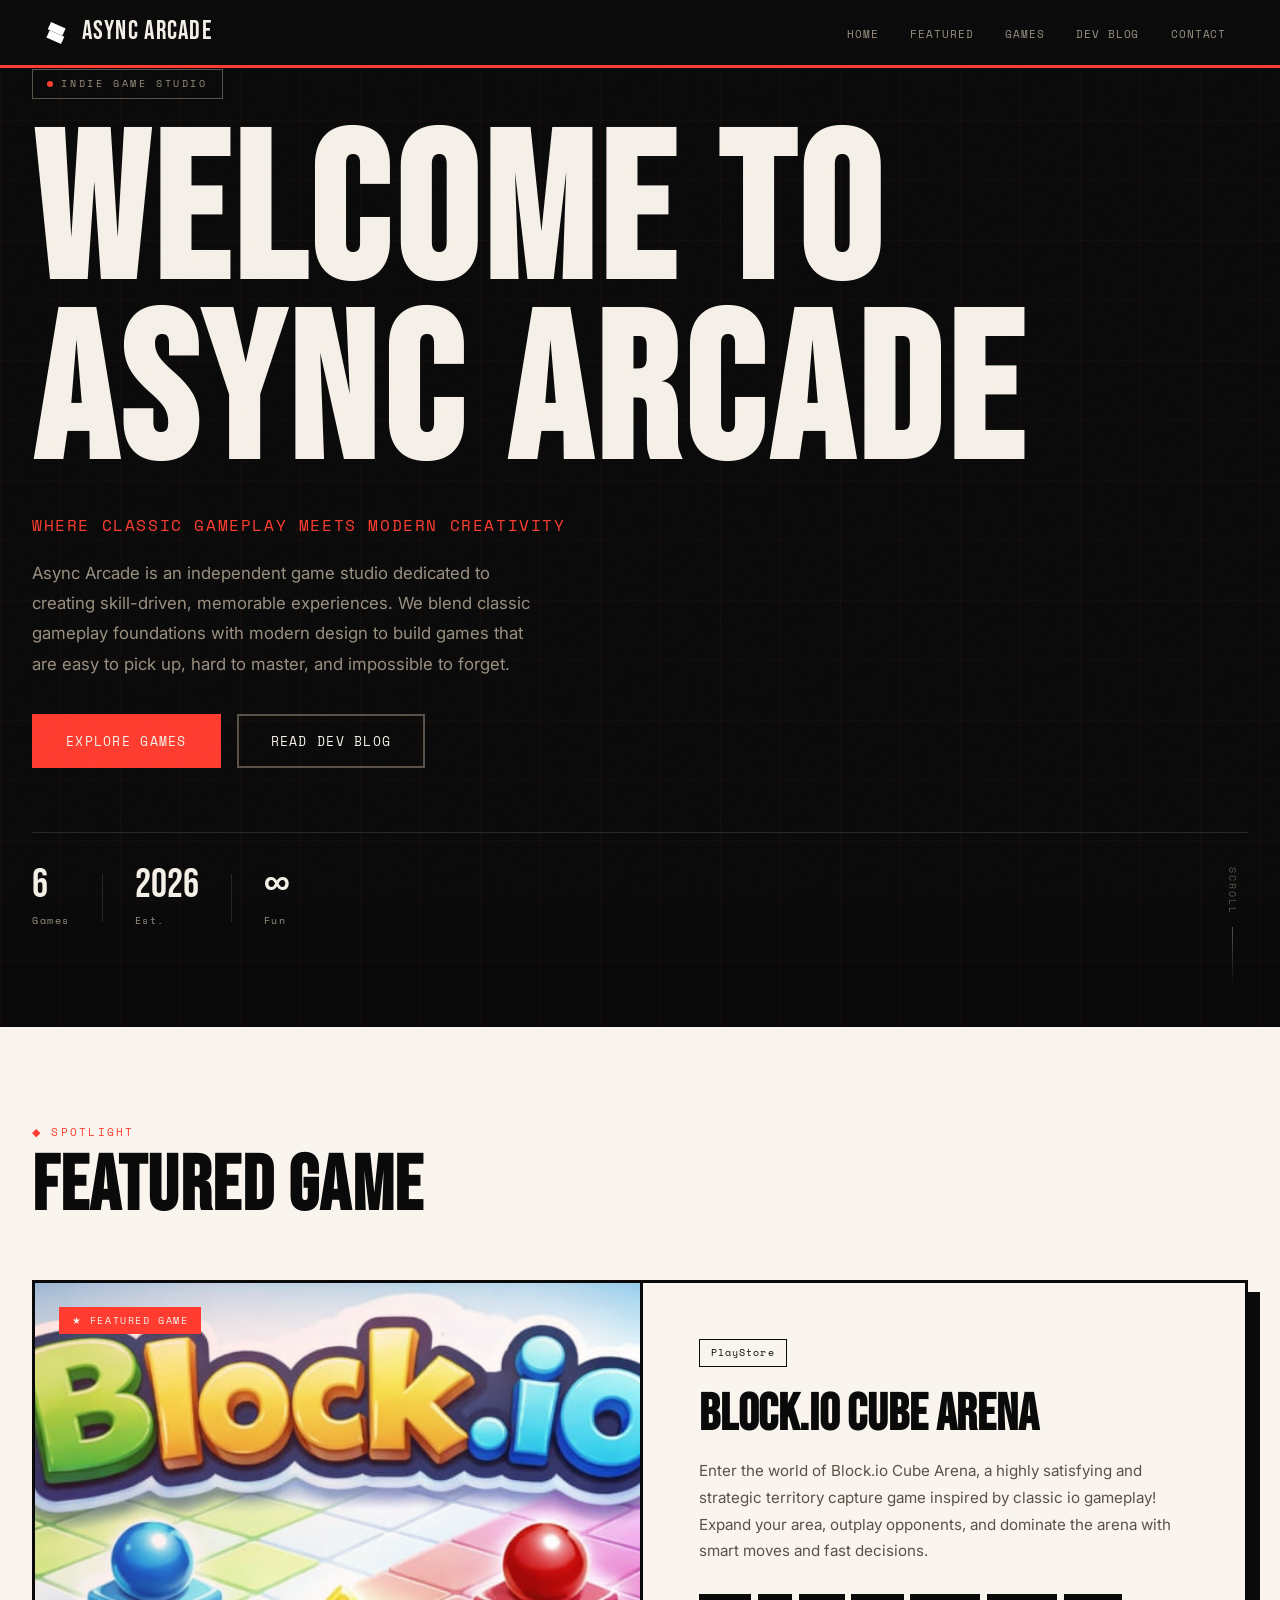
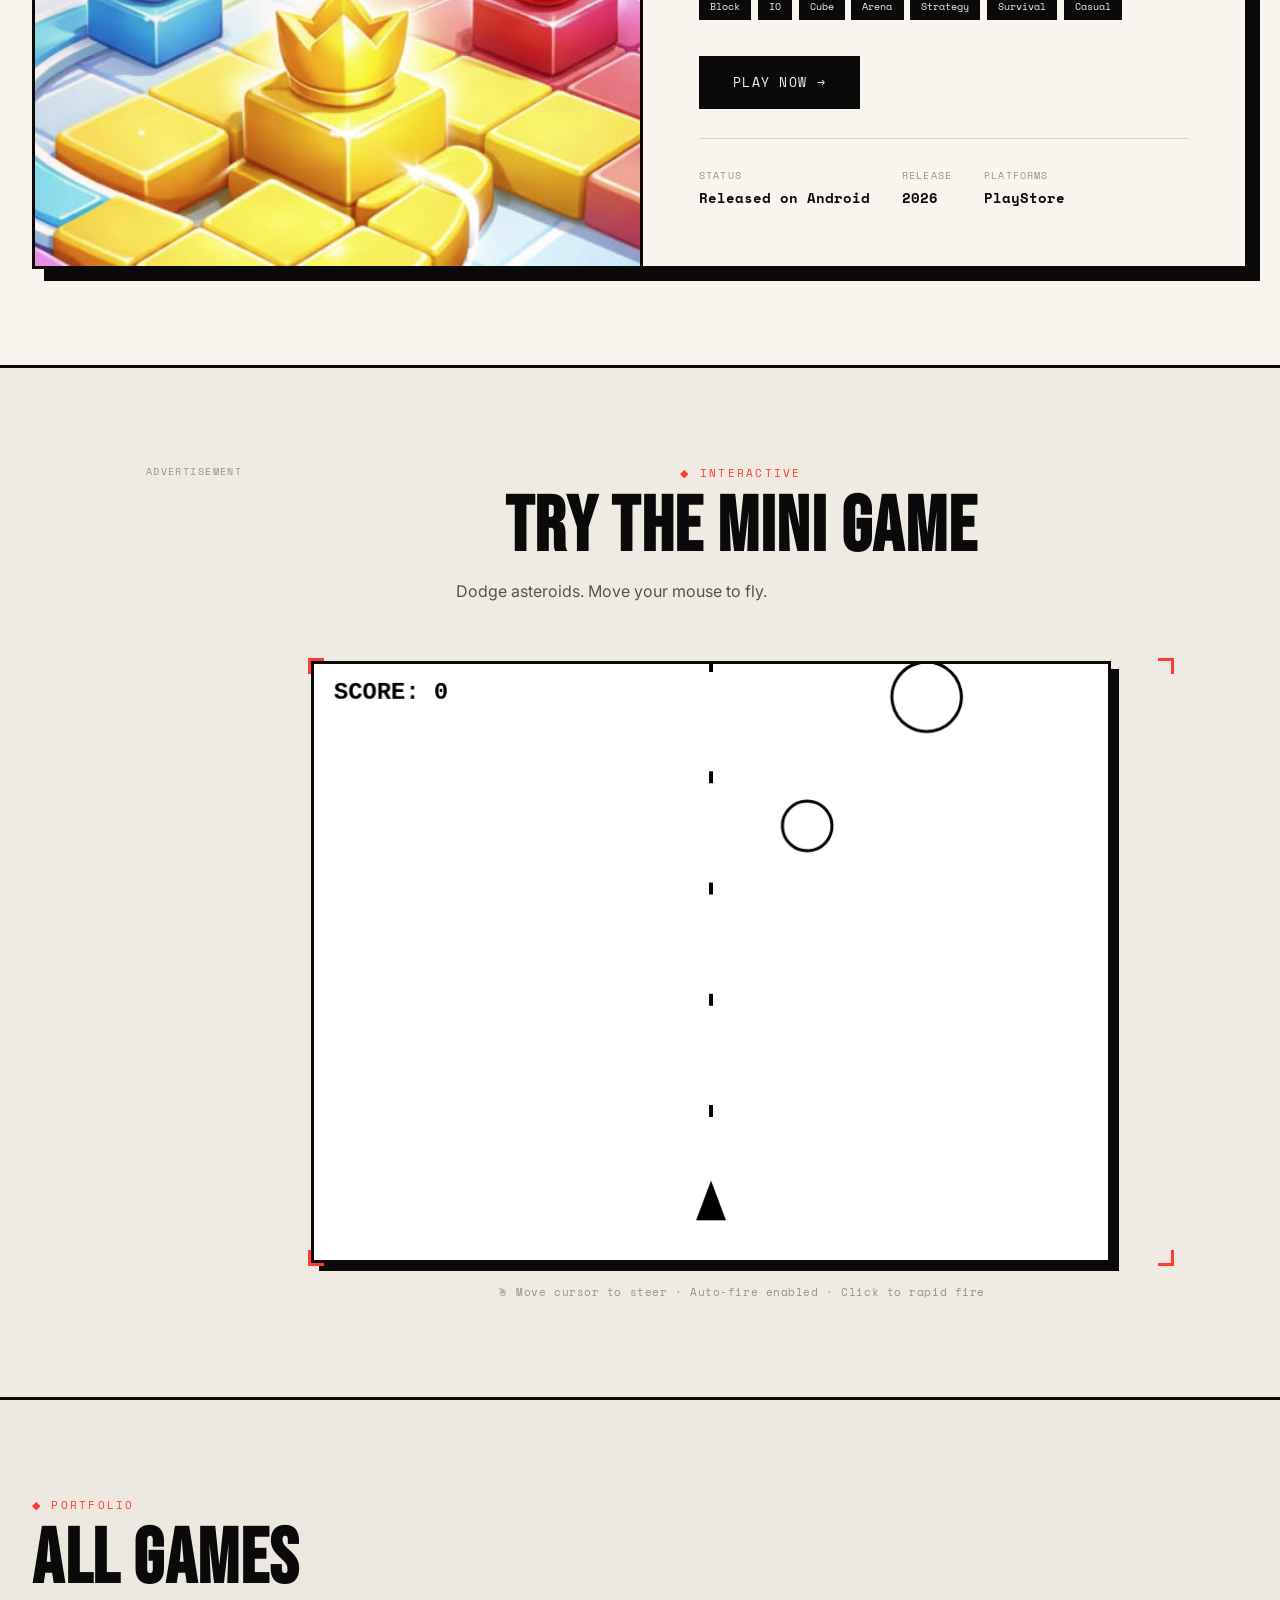
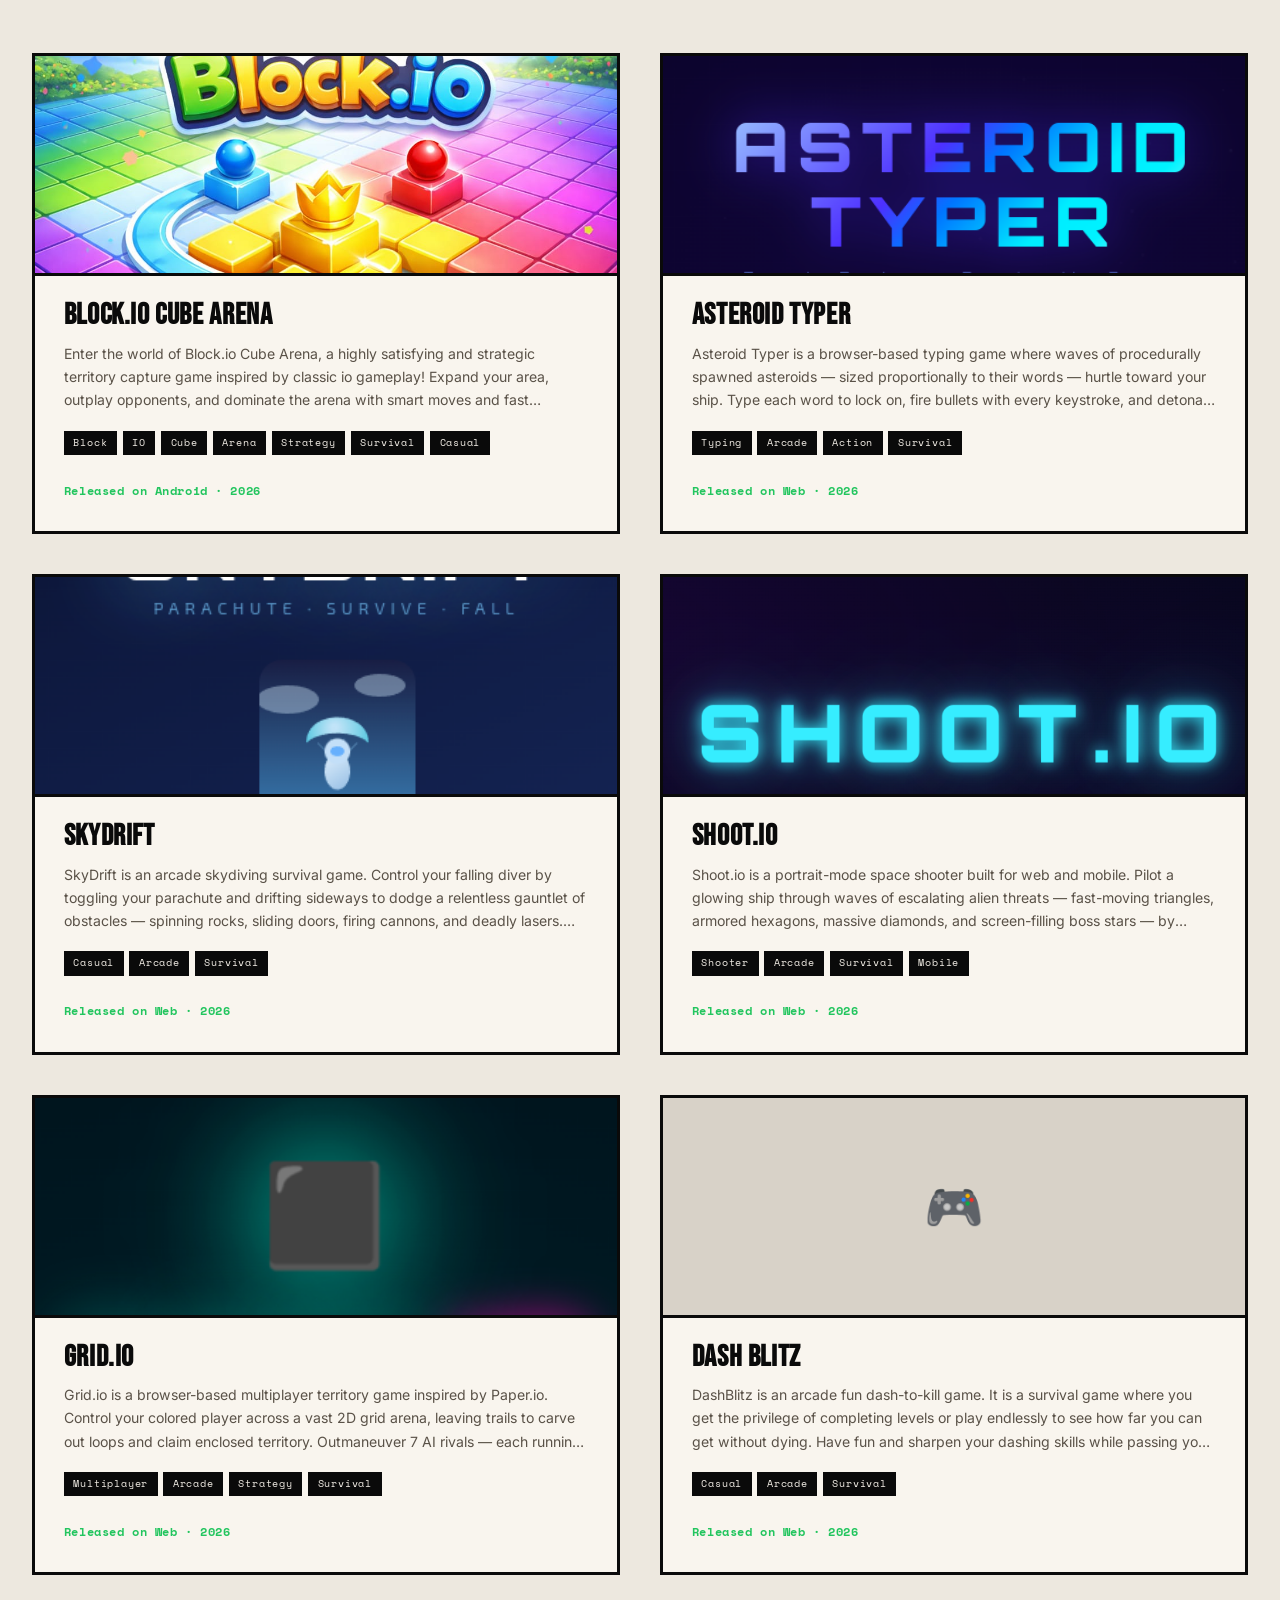
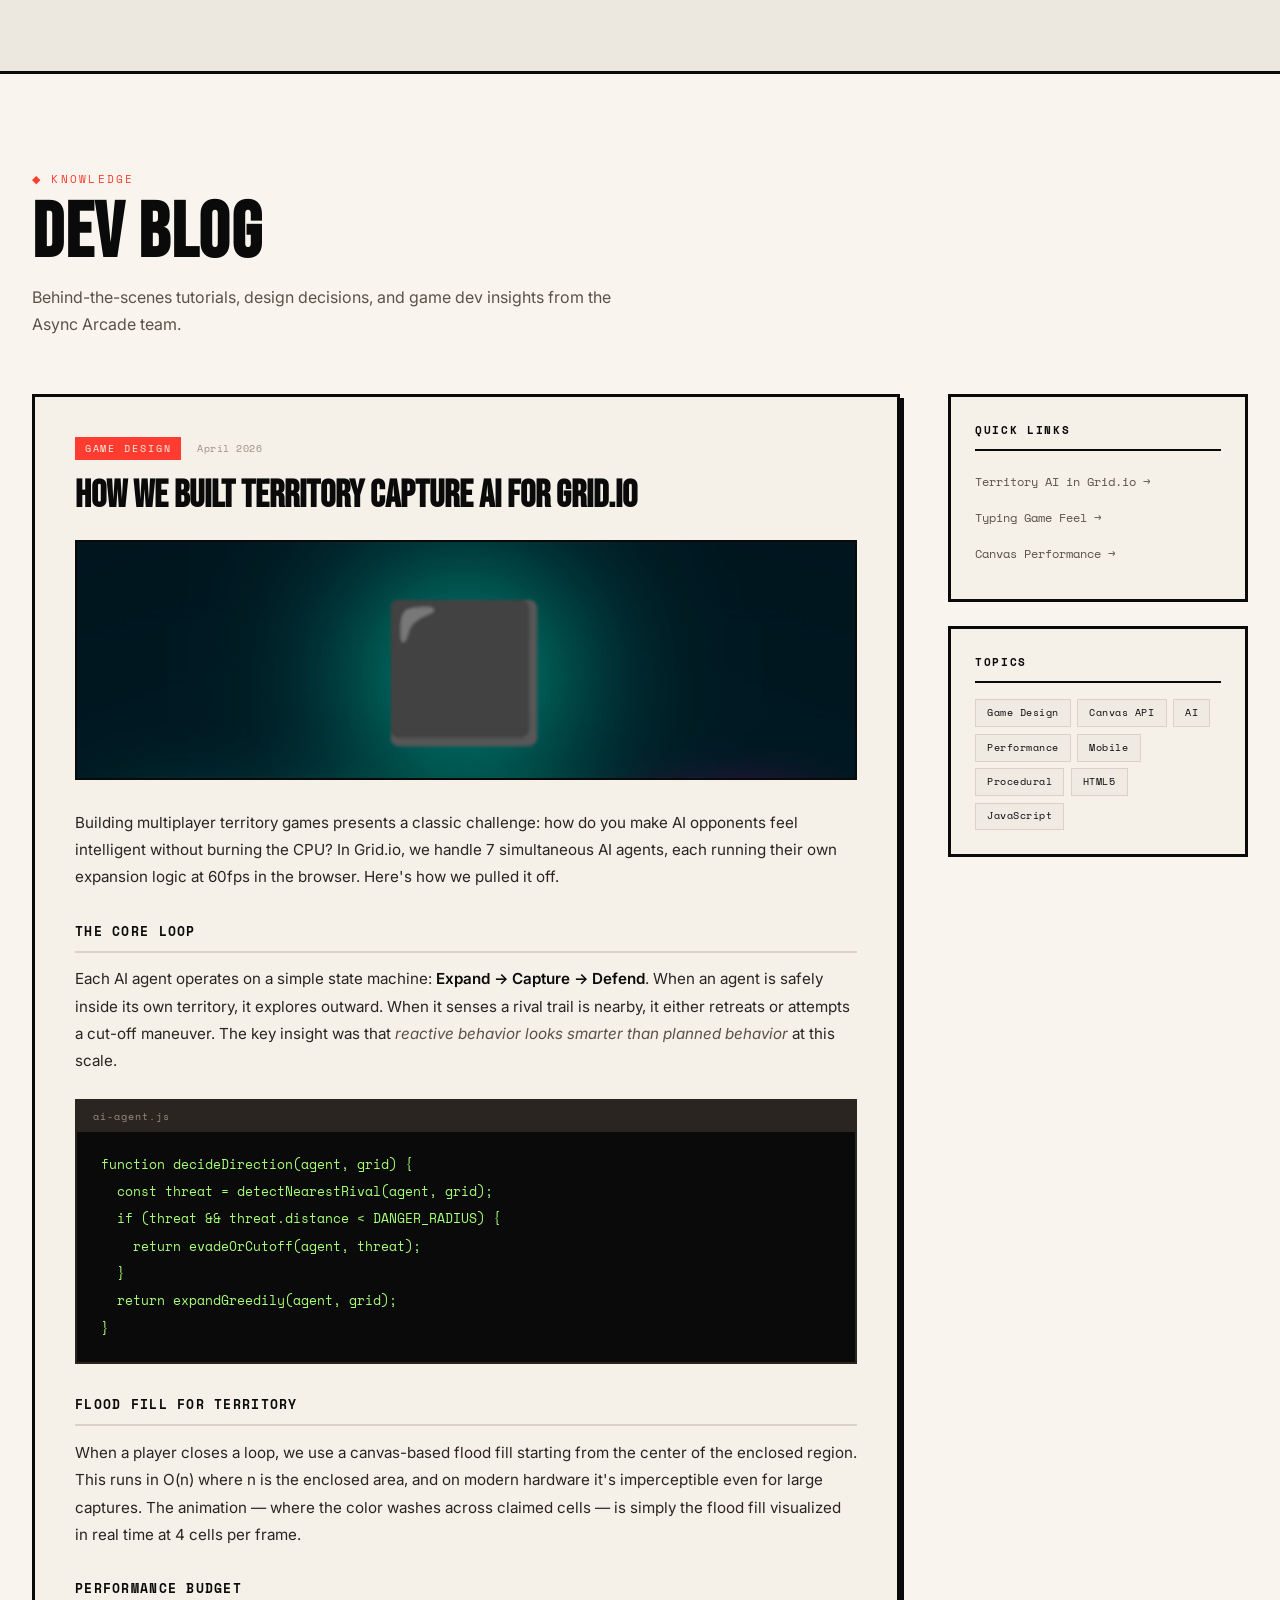
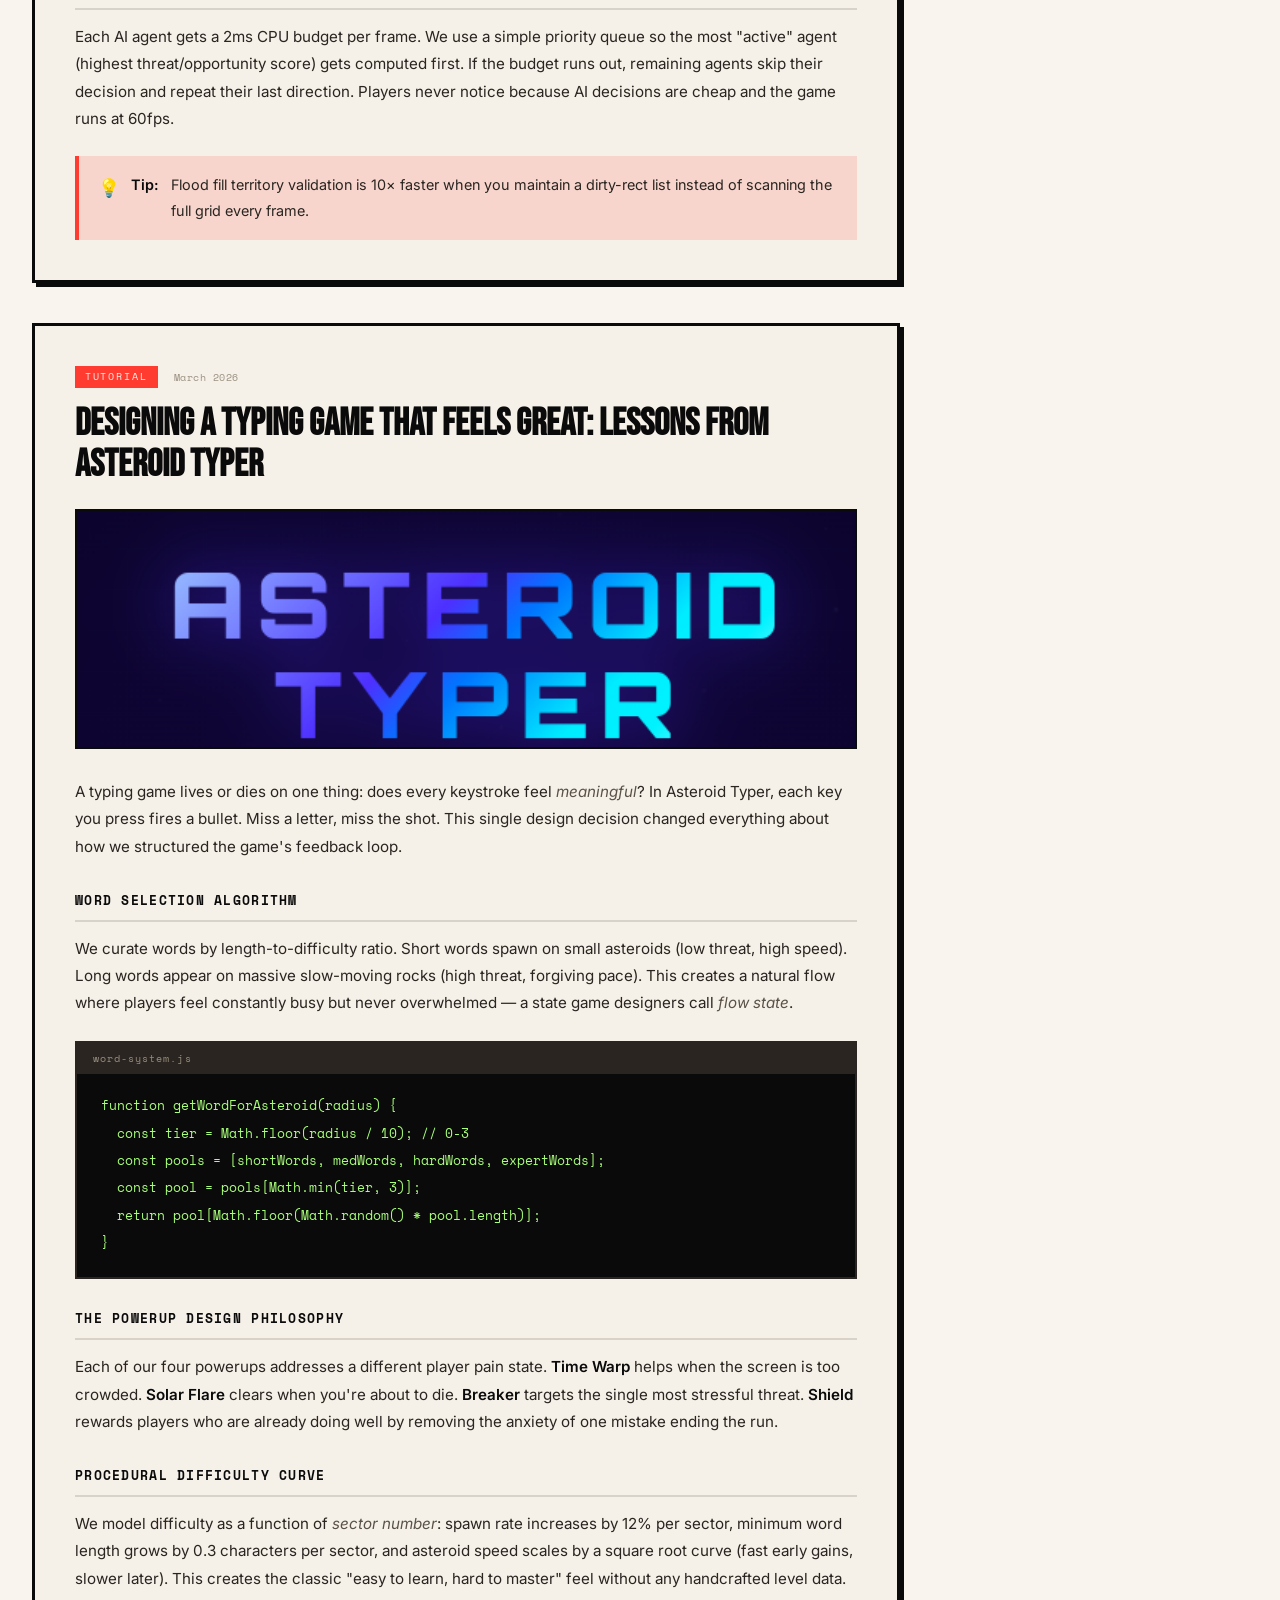
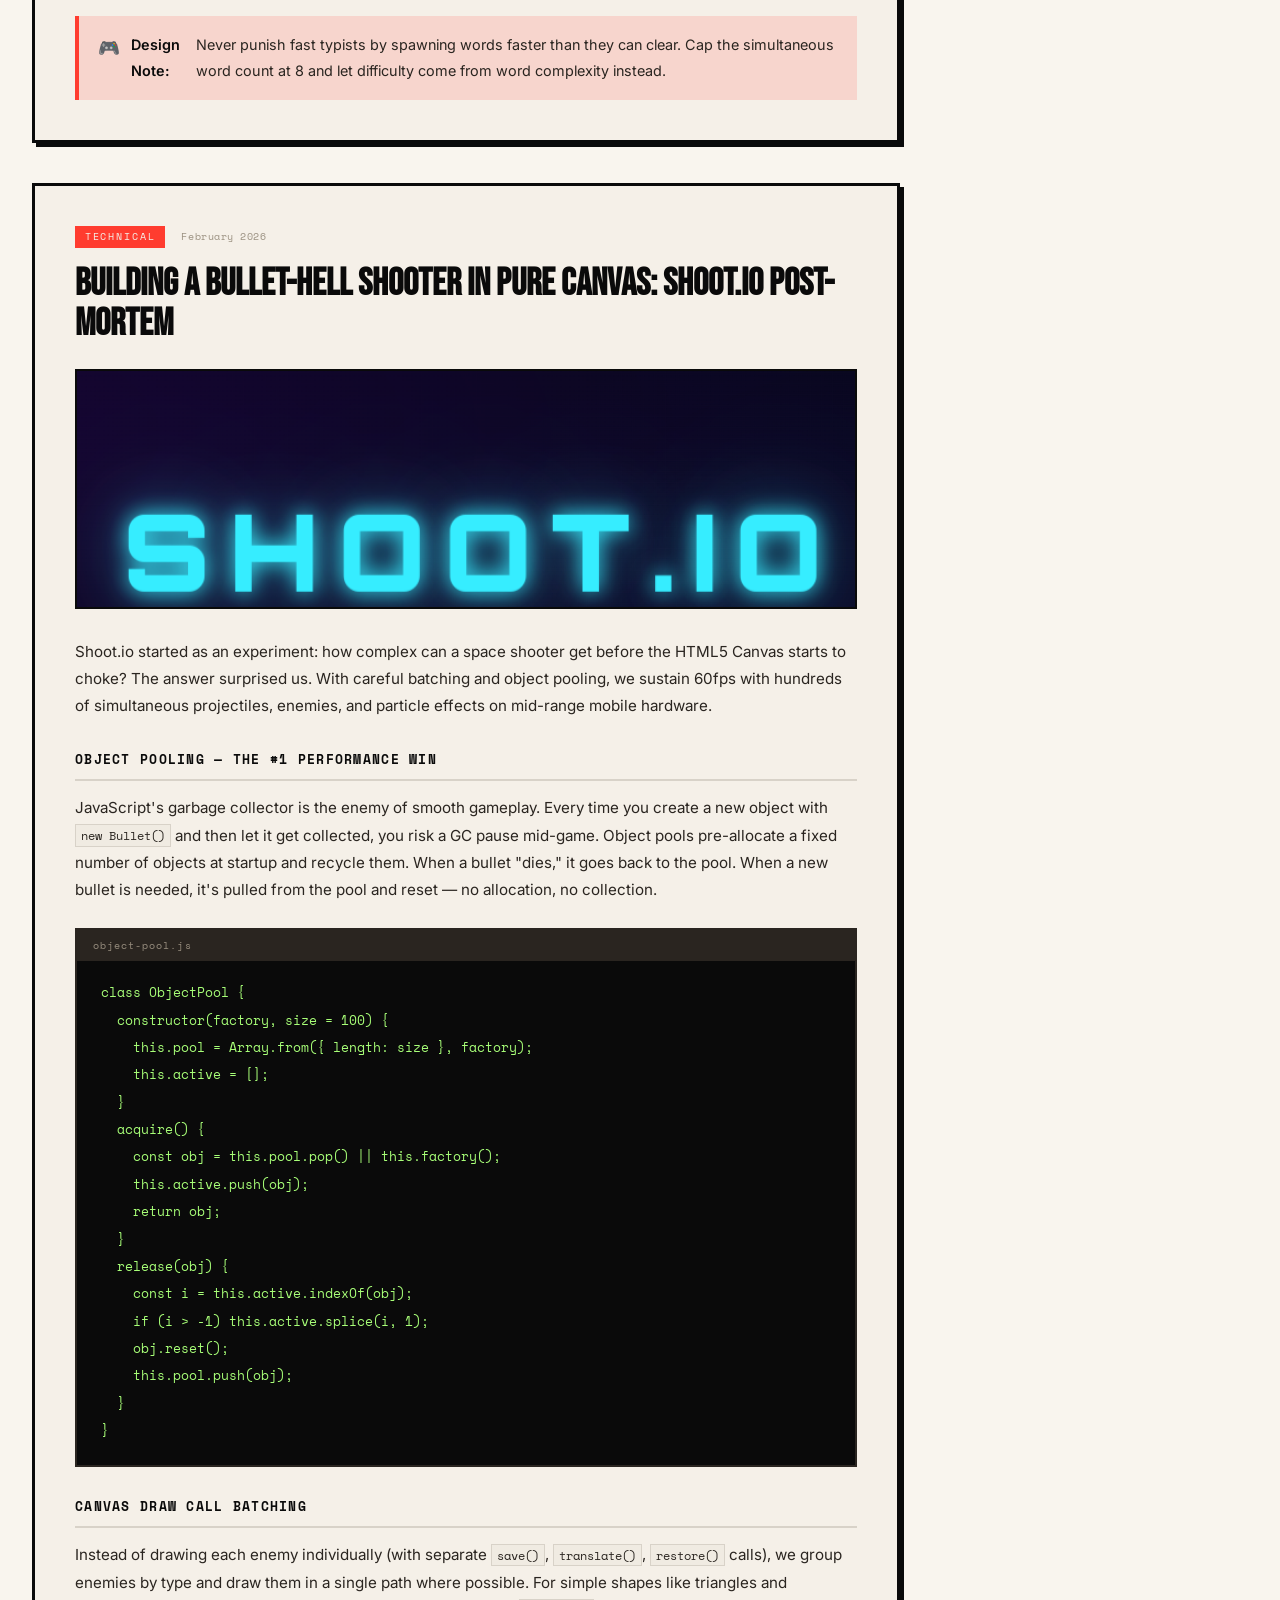
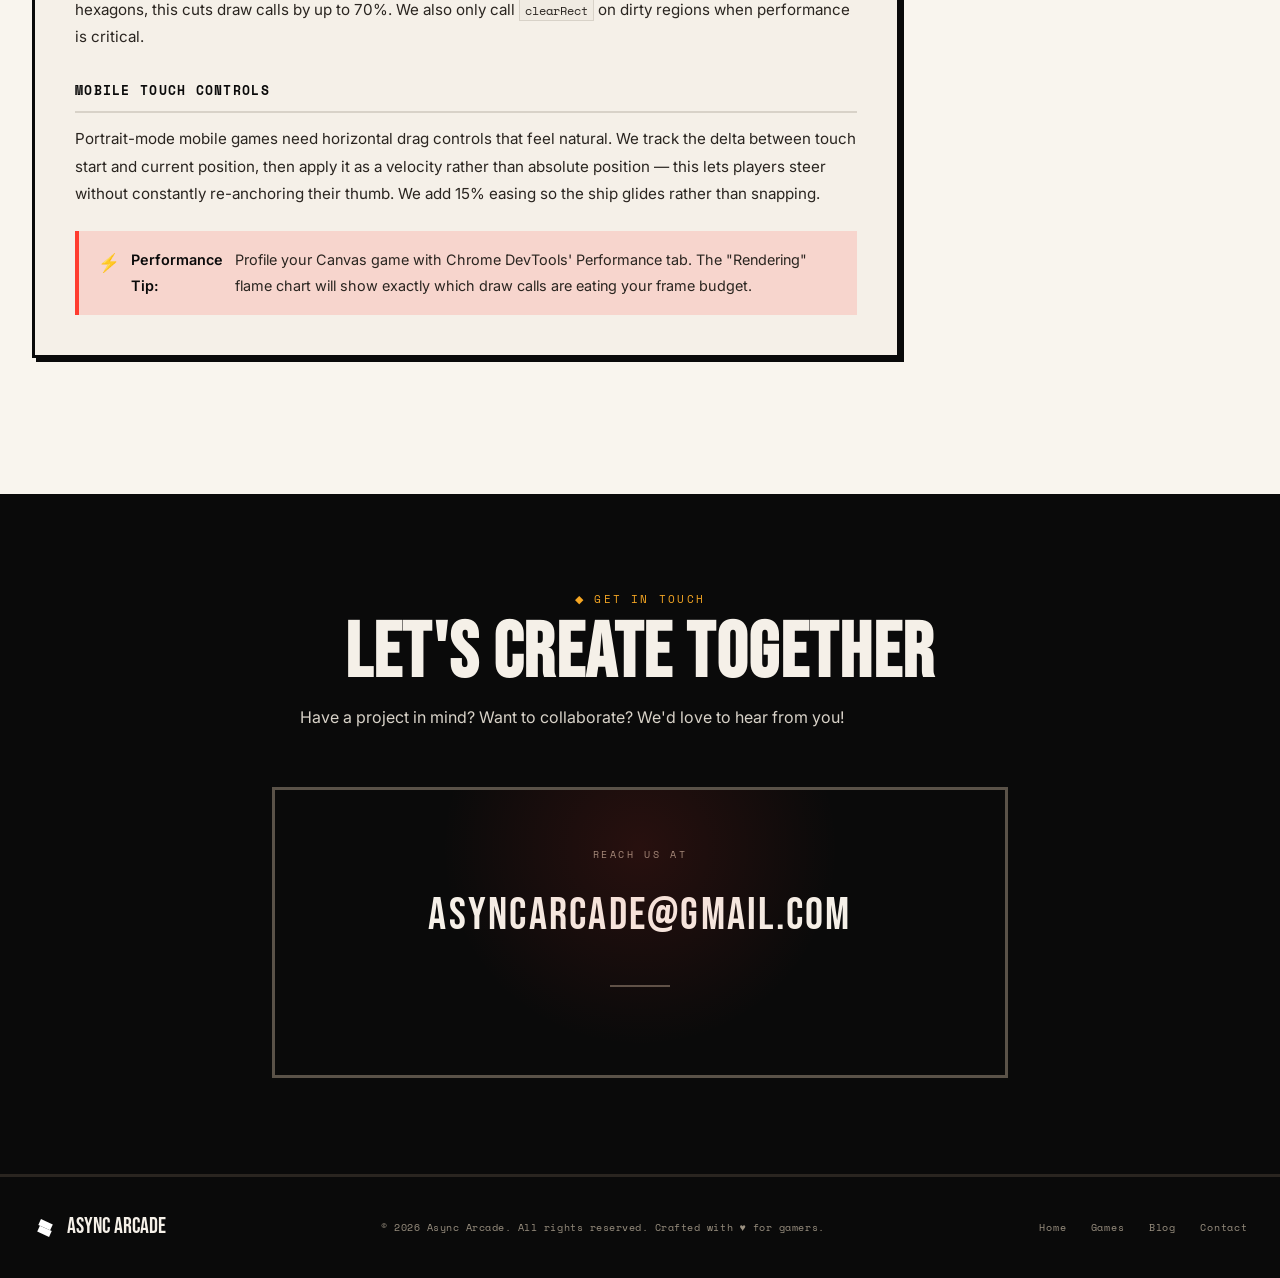
==== commit 6e52c13a: "removeed ads" ====
--- a/index.html
+++ b/index.html
@@ -10,8 +10,6 @@
   <link rel="preconnect" href="https://fonts.gstatic.com" crossorigin>
   <link href="https://fonts.googleapis.com/css2?family=Space+Mono:ital,wght@0,400;0,700;1,400&family=Bebas+Neue&family=Inter:wght@300;400;500&display=swap" rel="stylesheet">
 
-  <!-- Ads -->
-  <script async src="https://pagead2.googlesyndication.com/pagead/js/adsbygoogle.js?client=ca-pub-7203042400179866" crossorigin="anonymous"></script>
 </head>
 <body>
 
@@ -84,20 +82,6 @@
     </div>
   </section>
 
-  <!-- ═══════════════ AD BANNER (LEADERBOARD) ═══════════════ -->
-  <div class="ad-strip">
-    <div class="ad-label">ADVERTISEMENT</div>
-    <div class="ad-unit-wide">
-      <ins class="adsbygoogle"
-           style="display:block"
-           data-ad-client="ca-pub-7203042400179866"
-           data-ad-slot="9406769340"
-           data-ad-format="auto"
-           data-full-width-responsive="true"></ins>
-      <script>(adsbygoogle = window.adsbygoogle || []).push({});</script>
-    </div>
-  </div>
-
   <!-- ═══════════════ FEATURED GAME SECTION ═══════════════ -->
   <section id="featured">
     <div class="container">
@@ -144,17 +128,6 @@
           <p class="canvas-hint">🖱 Move cursor to steer · Auto-fire enabled · Click to rapid fire</p>
         </div>
 
-        <!-- Right Ad -->
-        <div class="ad-sidebar">
-          <div class="ad-label">ADVERTISEMENT</div>
-          <ins class="adsbygoogle"
-               style="display:block;width:160px;min-height:600px;"
-               data-ad-client="ca-pub-7203042400179866"
-               data-ad-slot="9406769340"
-               data-ad-format="auto"
-               data-full-width-responsive="false"></ins>
-          <script>(adsbygoogle = window.adsbygoogle || []).push({});</script>
-        </div>
       </div>
     </div>
   </section>
@@ -165,18 +138,6 @@
       <div class="section-header">
         <span class="section-tag">◆ PORTFOLIO</span>
         <h2 class="section-title">All Games</h2>
-      </div>
-
-      <!-- Mid-content ad before grid -->
-      <div class="ad-inline">
-        <div class="ad-label">ADVERTISEMENT</div>
-        <ins class="adsbygoogle"
-             style="display:block"
-             data-ad-client="ca-pub-7203042400179866"
-             data-ad-slot="9406769340"
-             data-ad-format="auto"
-             data-full-width-responsive="true"></ins>
-        <script>(adsbygoogle = window.adsbygoogle || []).push({});</script>
       </div>
 
       <div class="games-grid" id="games-grid">
@@ -233,18 +194,6 @@
             </div>
           </article>
 
-          <!-- Inline Ad between articles -->
-          <div class="ad-inline">
-            <div class="ad-label">ADVERTISEMENT</div>
-            <ins class="adsbygoogle"
-                 style="display:block"
-                 data-ad-client="ca-pub-7203042400179866"
-                 data-ad-slot="9406769340"
-                 data-ad-format="auto"
-                 data-full-width-responsive="true"></ins>
-            <script>(adsbygoogle = window.adsbygoogle || []).push({});</script>
-          </div>
-
           <!-- Article 2 -->
           <article class="blog-article" id="article-typing">
             <div class="article-meta">
@@ -278,18 +227,6 @@
               </div>
             </div>
           </article>
-
-          <!-- Inline Ad between articles -->
-          <div class="ad-inline">
-            <div class="ad-label">ADVERTISEMENT</div>
-            <ins class="adsbygoogle"
-                 style="display:block"
-                 data-ad-client="ca-pub-7203042400179866"
-                 data-ad-slot="9406769340"
-                 data-ad-format="auto"
-                 data-full-width-responsive="true"></ins>
-            <script>(adsbygoogle = window.adsbygoogle || []).push({});</script>
-          </div>
 
           <!-- Article 3 -->
           <article class="blog-article" id="article-shooter">
@@ -341,18 +278,6 @@
         <!-- Sidebar -->
         <aside class="blog-sidebar">
           <div class="sidebar-sticky">
-            <!-- Ad unit -->
-            <div class="sidebar-ad">
-              <div class="ad-label">ADVERTISEMENT</div>
-              <ins class="adsbygoogle"
-                   style="display:block;min-height:250px;"
-                   data-ad-client="ca-pub-7203042400179866"
-                   data-ad-slot="9406769340"
-                   data-ad-format="auto"
-                   data-full-width-responsive="true"></ins>
-              <script>(adsbygoogle = window.adsbygoogle || []).push({});</script>
-            </div>
-
             <!-- Quick links -->
             <div class="sidebar-widget">
               <h4 class="widget-title">Quick Links</h4>
@@ -361,18 +286,6 @@
                 <li><a href="#article-typing">Typing Game Feel →</a></li>
                 <li><a href="#article-shooter">Canvas Performance →</a></li>
               </ul>
-            </div>
-
-            <!-- Sidebar Ad 2 -->
-            <div class="sidebar-ad">
-              <div class="ad-label">ADVERTISEMENT</div>
-              <ins class="adsbygoogle"
-                   style="display:block;min-height:250px;"
-                   data-ad-client="ca-pub-7203042400179866"
-                   data-ad-slot="9406769340"
-                   data-ad-format="auto"
-                   data-full-width-responsive="true"></ins>
-              <script>(adsbygoogle = window.adsbygoogle || []).push({});</script>
             </div>
 
             <!-- Tags cloud -->
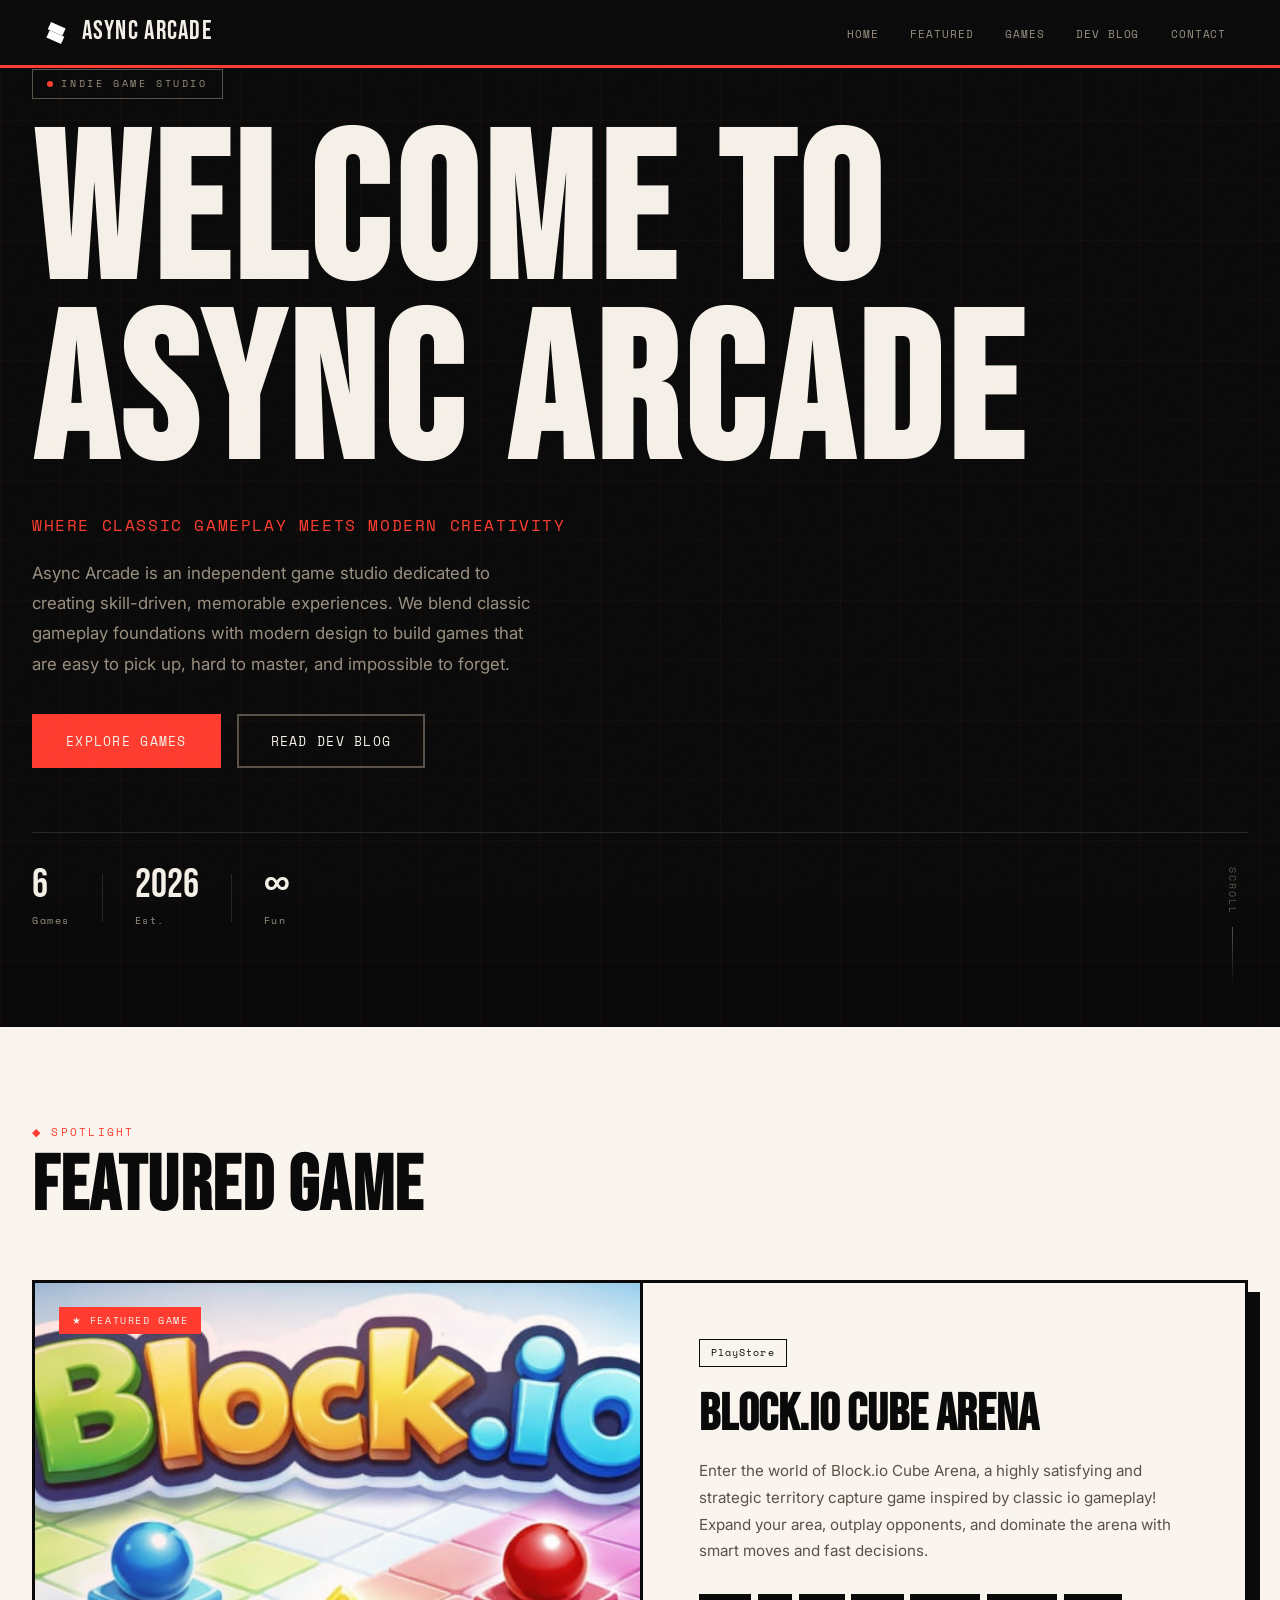
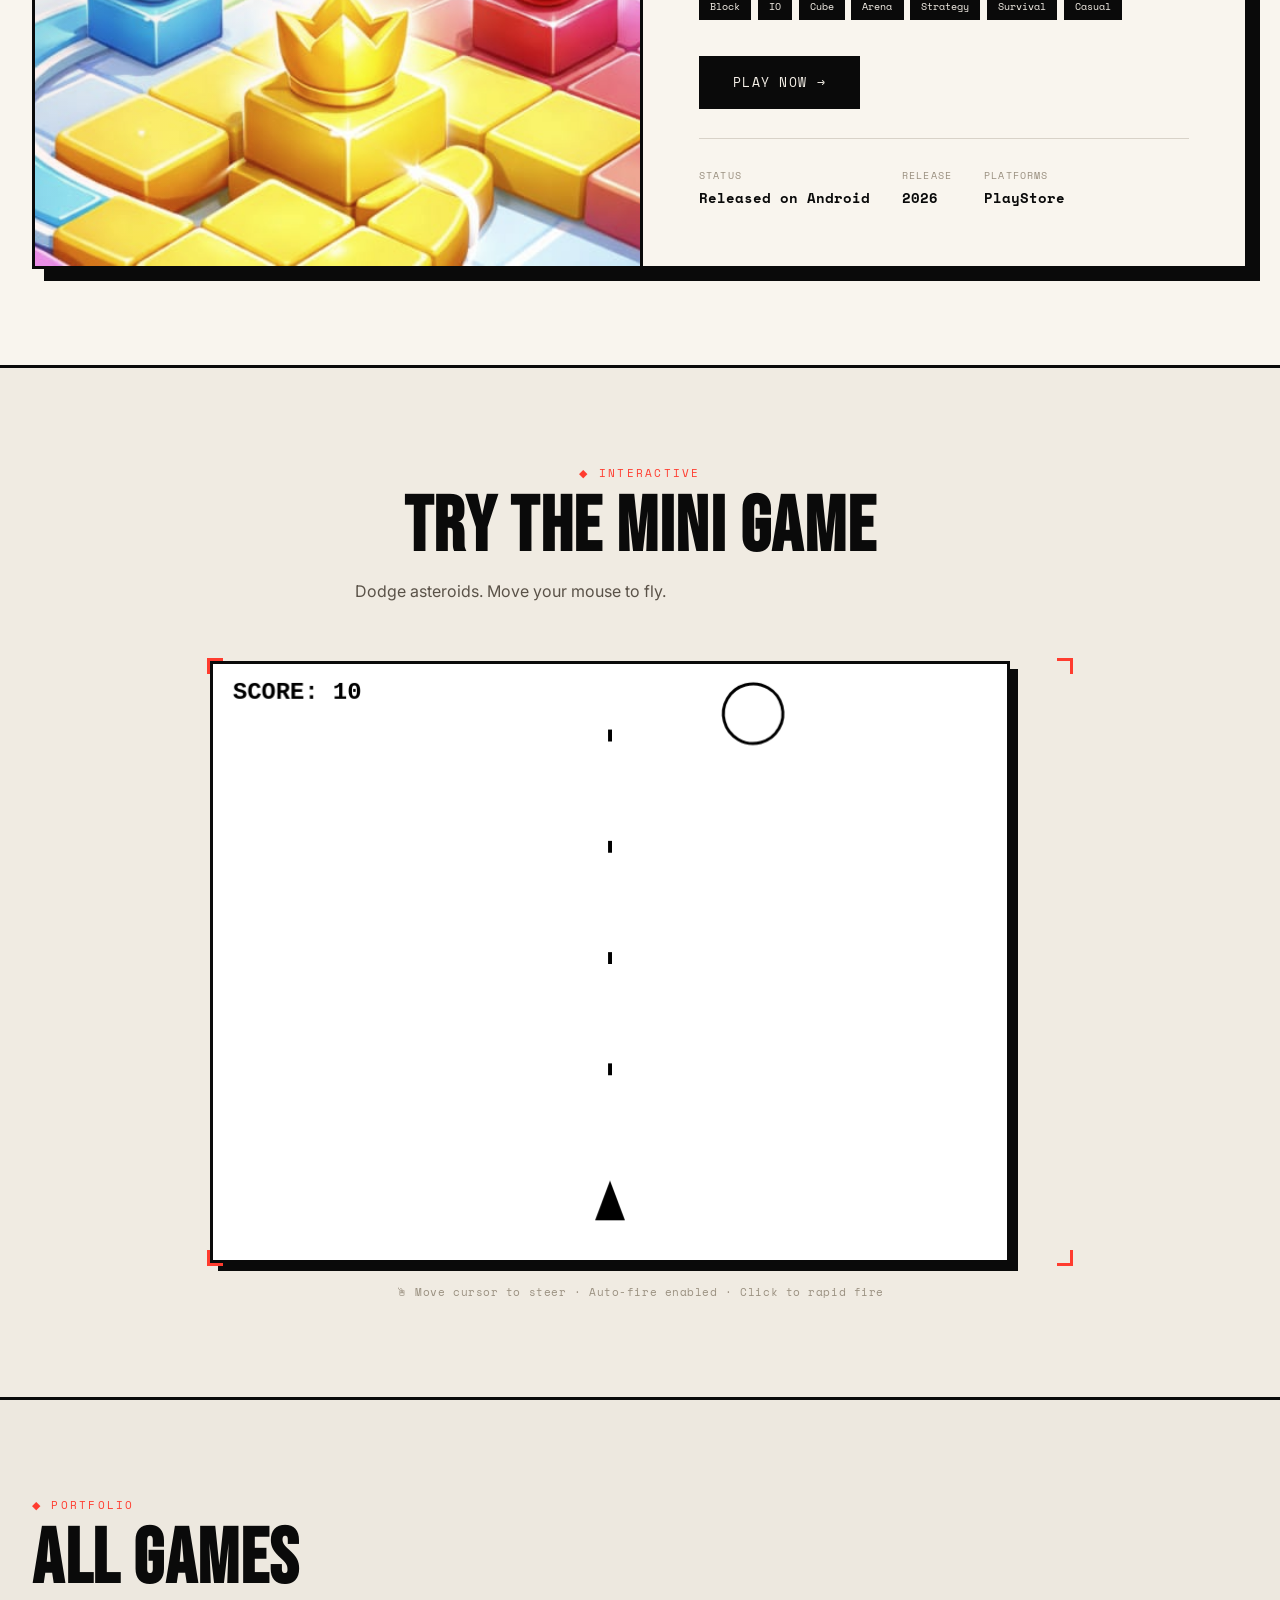
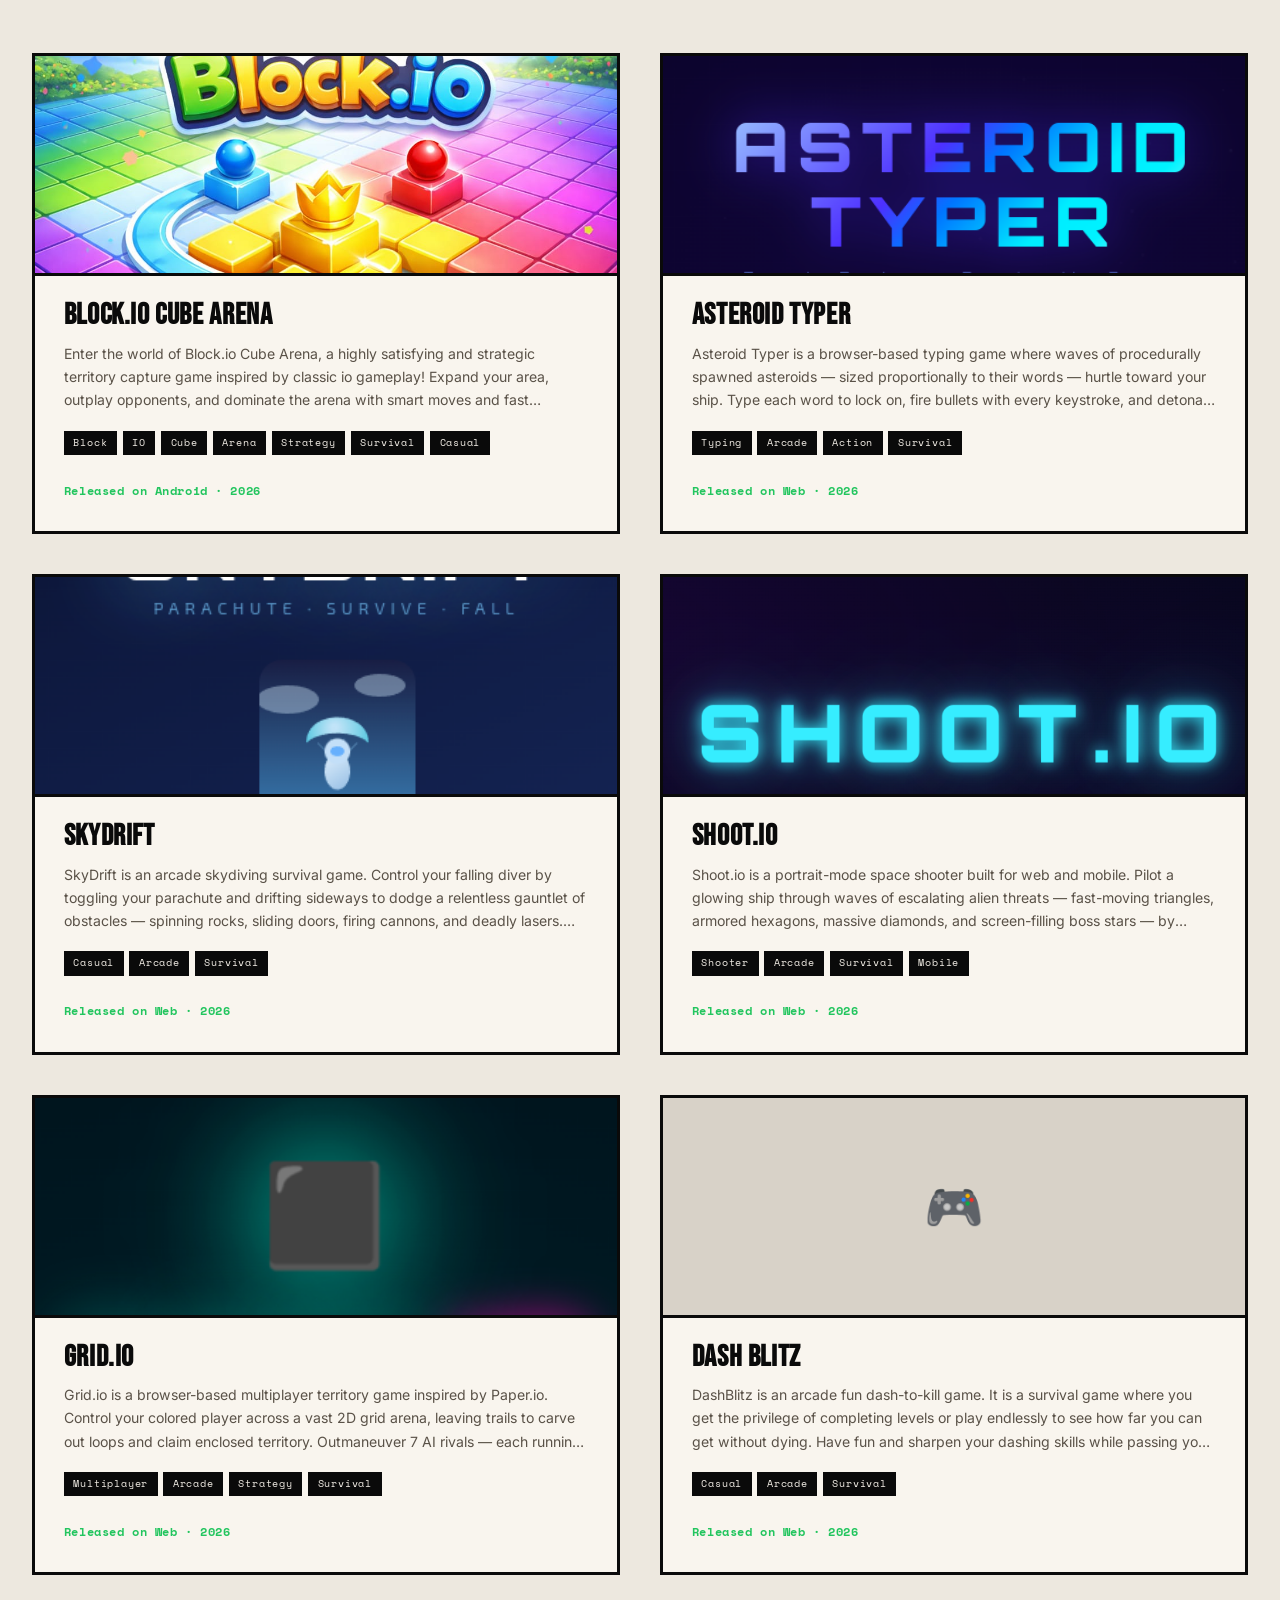
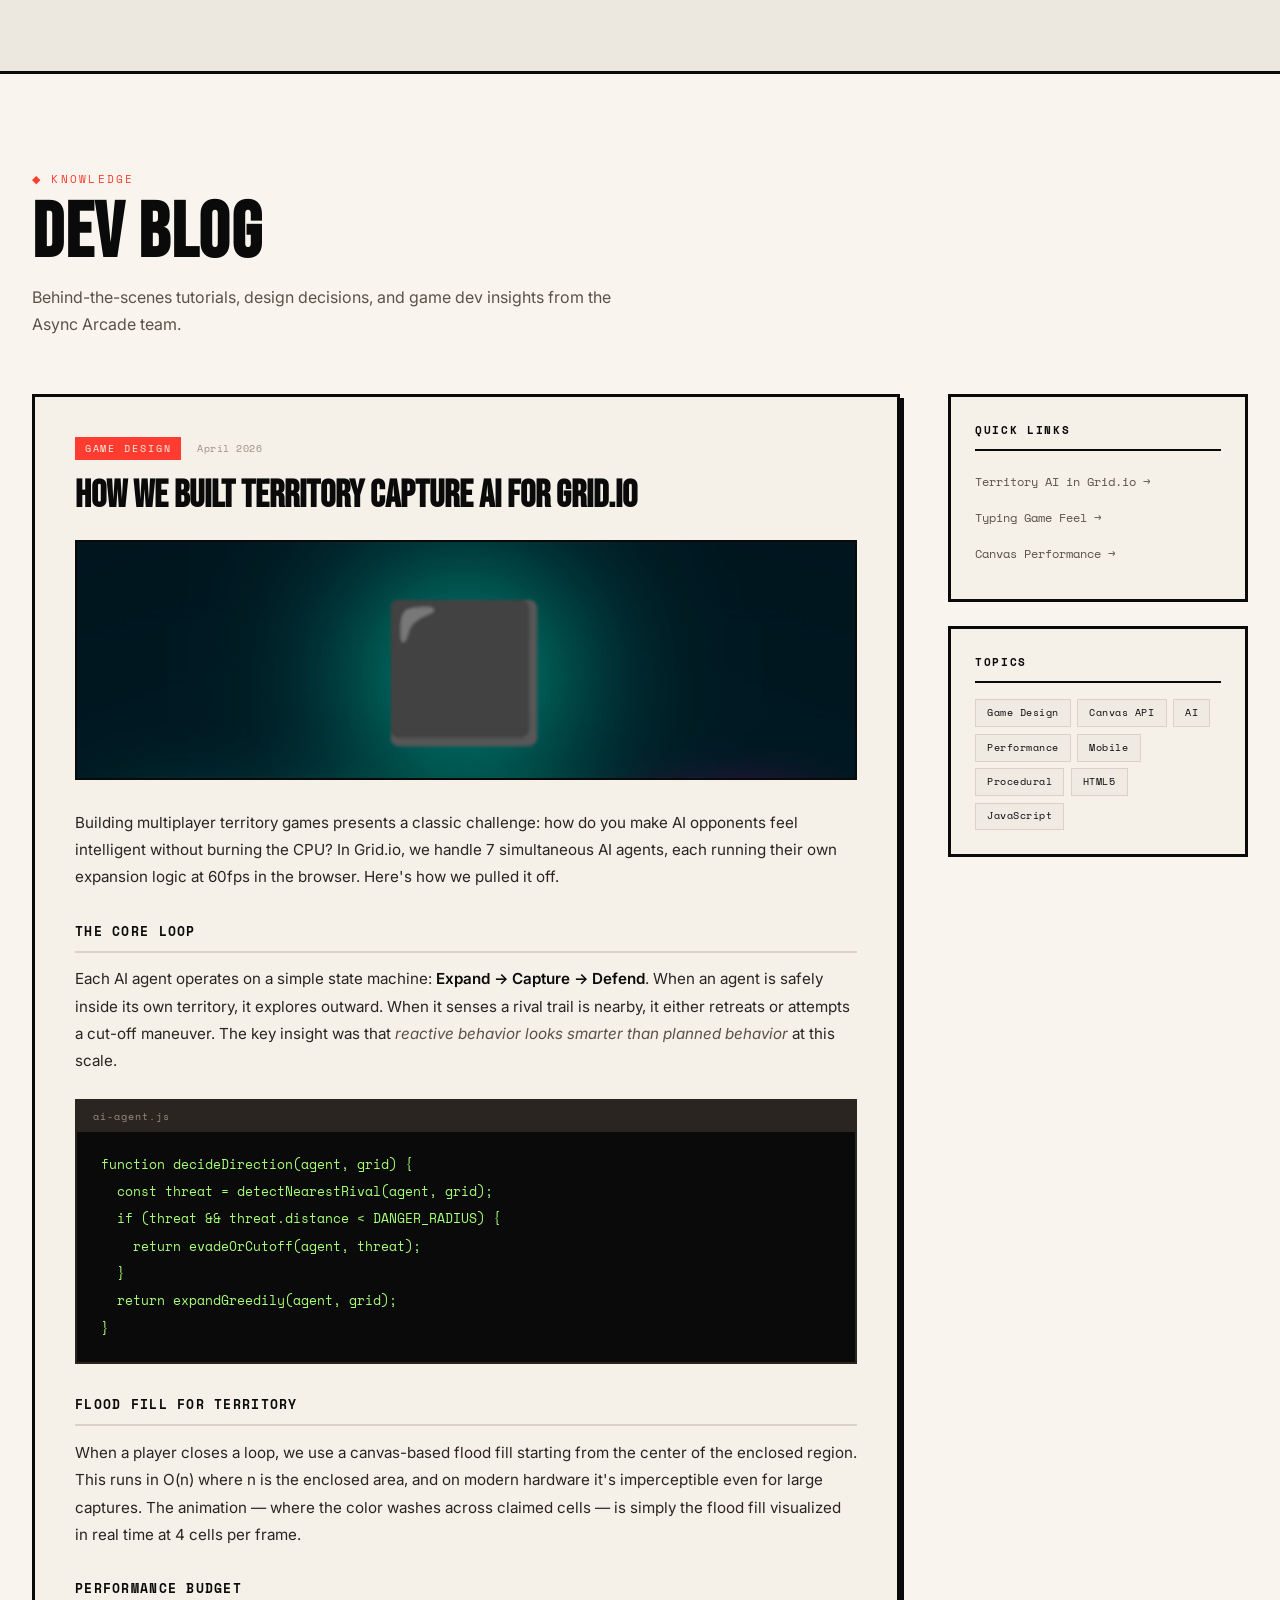
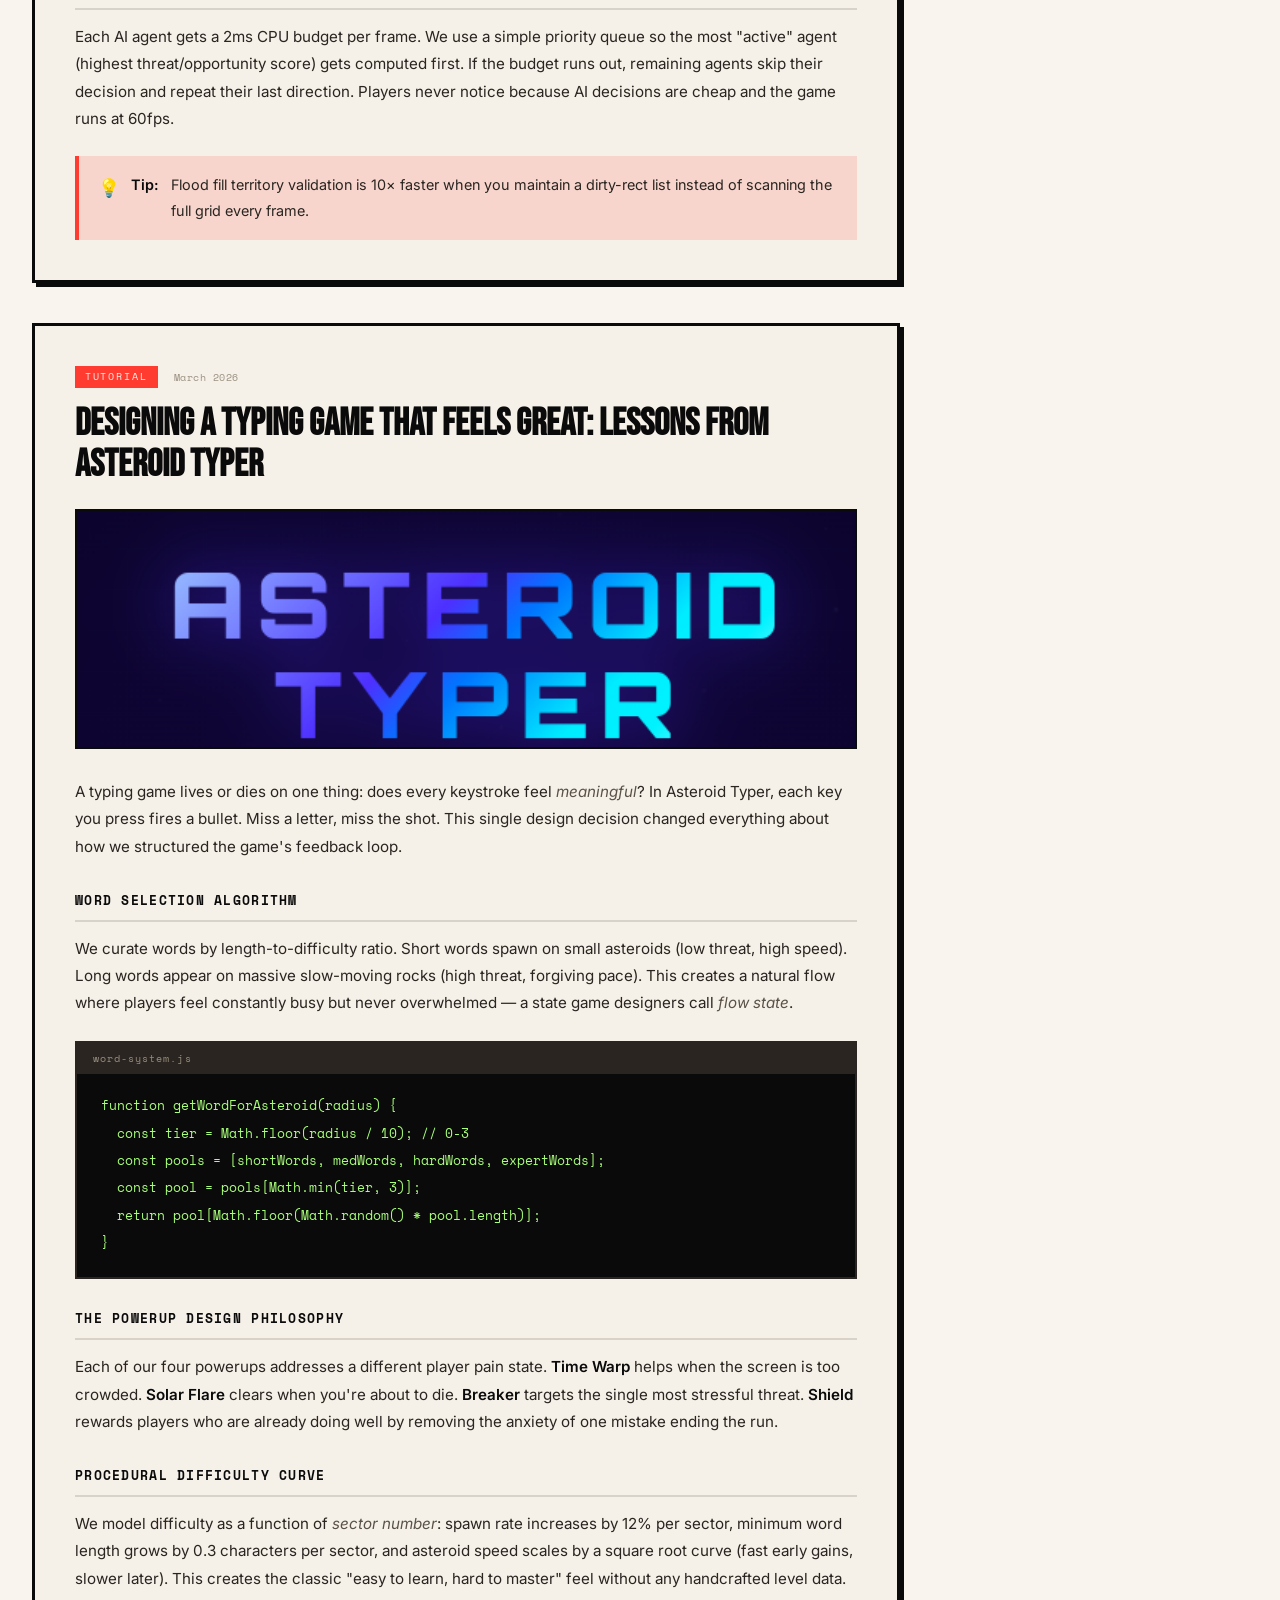
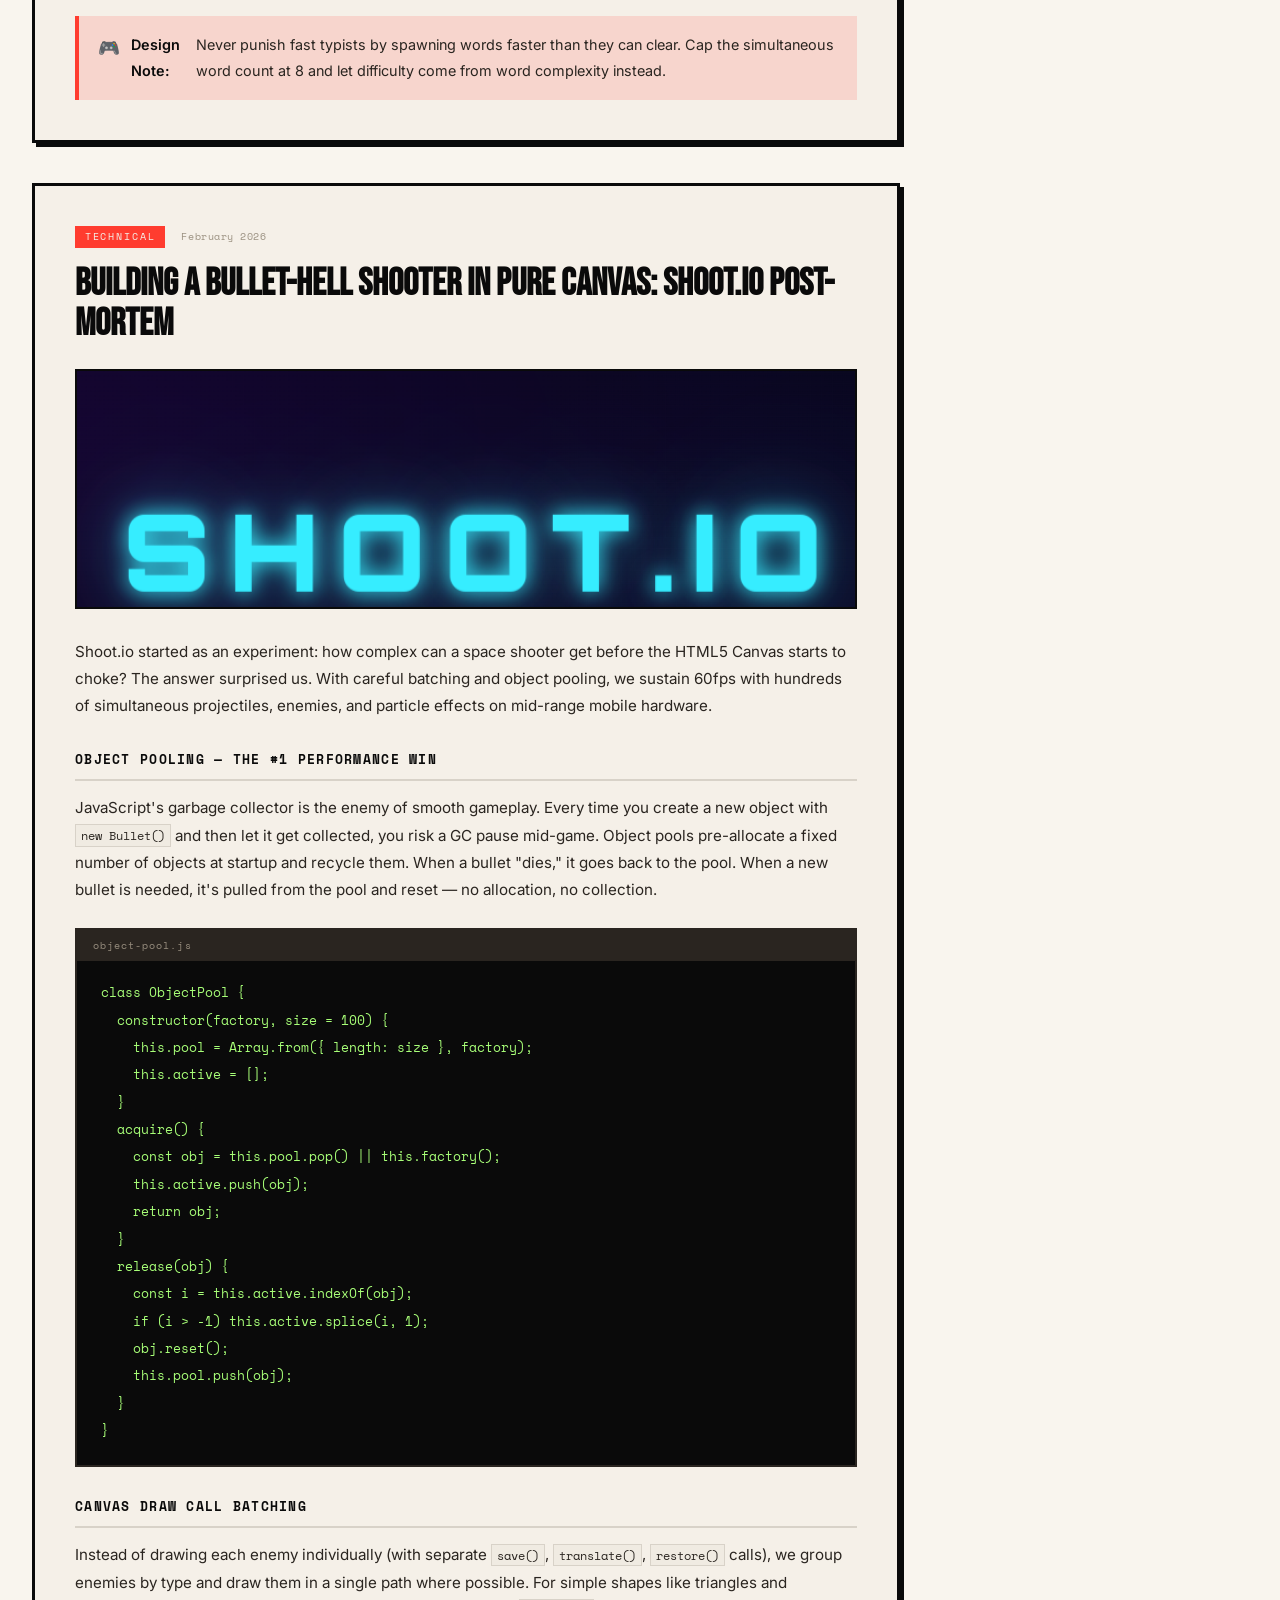
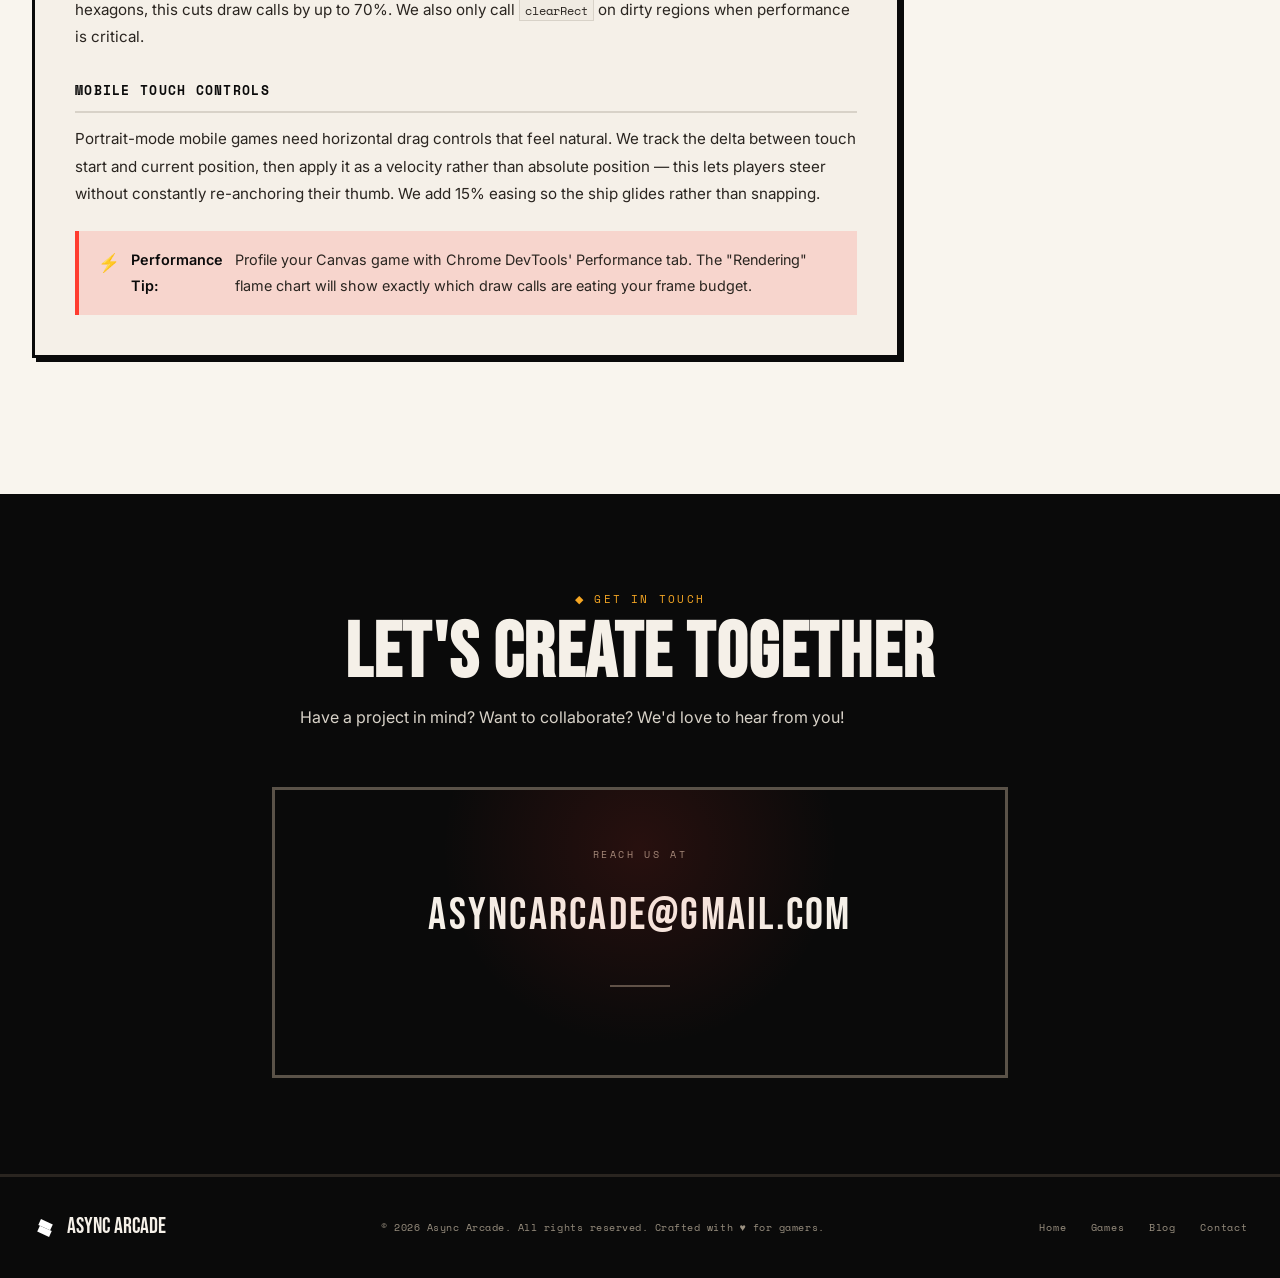
==== commit bc450b1f: "removed ads" ====
--- a/index.html
+++ b/index.html
@@ -99,17 +99,6 @@
   <section id="minigame">
     <div class="container">
       <div class="minigame-layout">
-        <!-- Left Ad -->
-        <div class="ad-sidebar">
-          <div class="ad-label">ADVERTISEMENT</div>
-          <ins class="adsbygoogle"
-               style="display:block;width:160px;min-height:600px;"
-               data-ad-client="ca-pub-7203042400179866"
-               data-ad-slot="9406769340"
-               data-ad-format="auto"
-               data-full-width-responsive="false"></ins>
-          <script>(adsbygoogle = window.adsbygoogle || []).push({});</script>
-        </div>
 
         <!-- Game -->
         <div class="minigame-center">
@@ -143,6 +132,7 @@
       <div class="games-grid" id="games-grid">
         <!-- Populated by JS -->
       </div>
+
     </div>
   </section>
 
